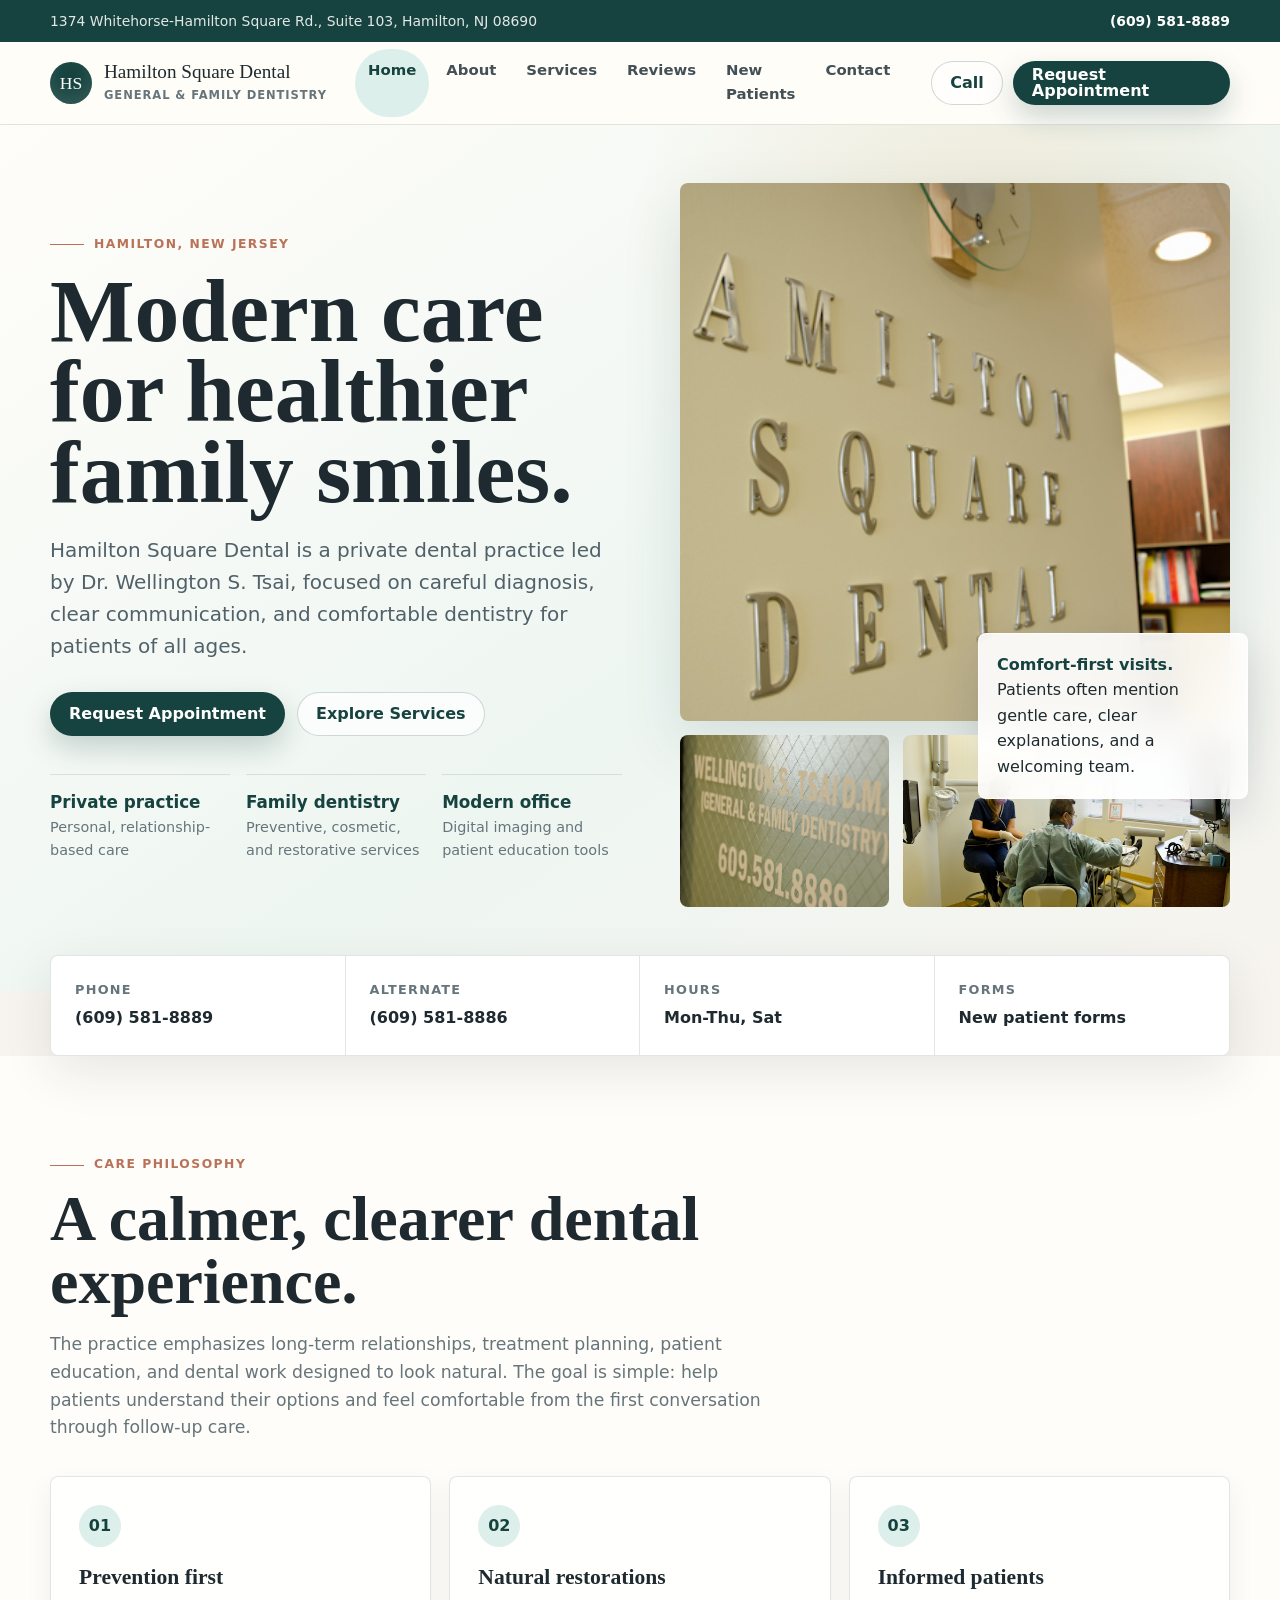
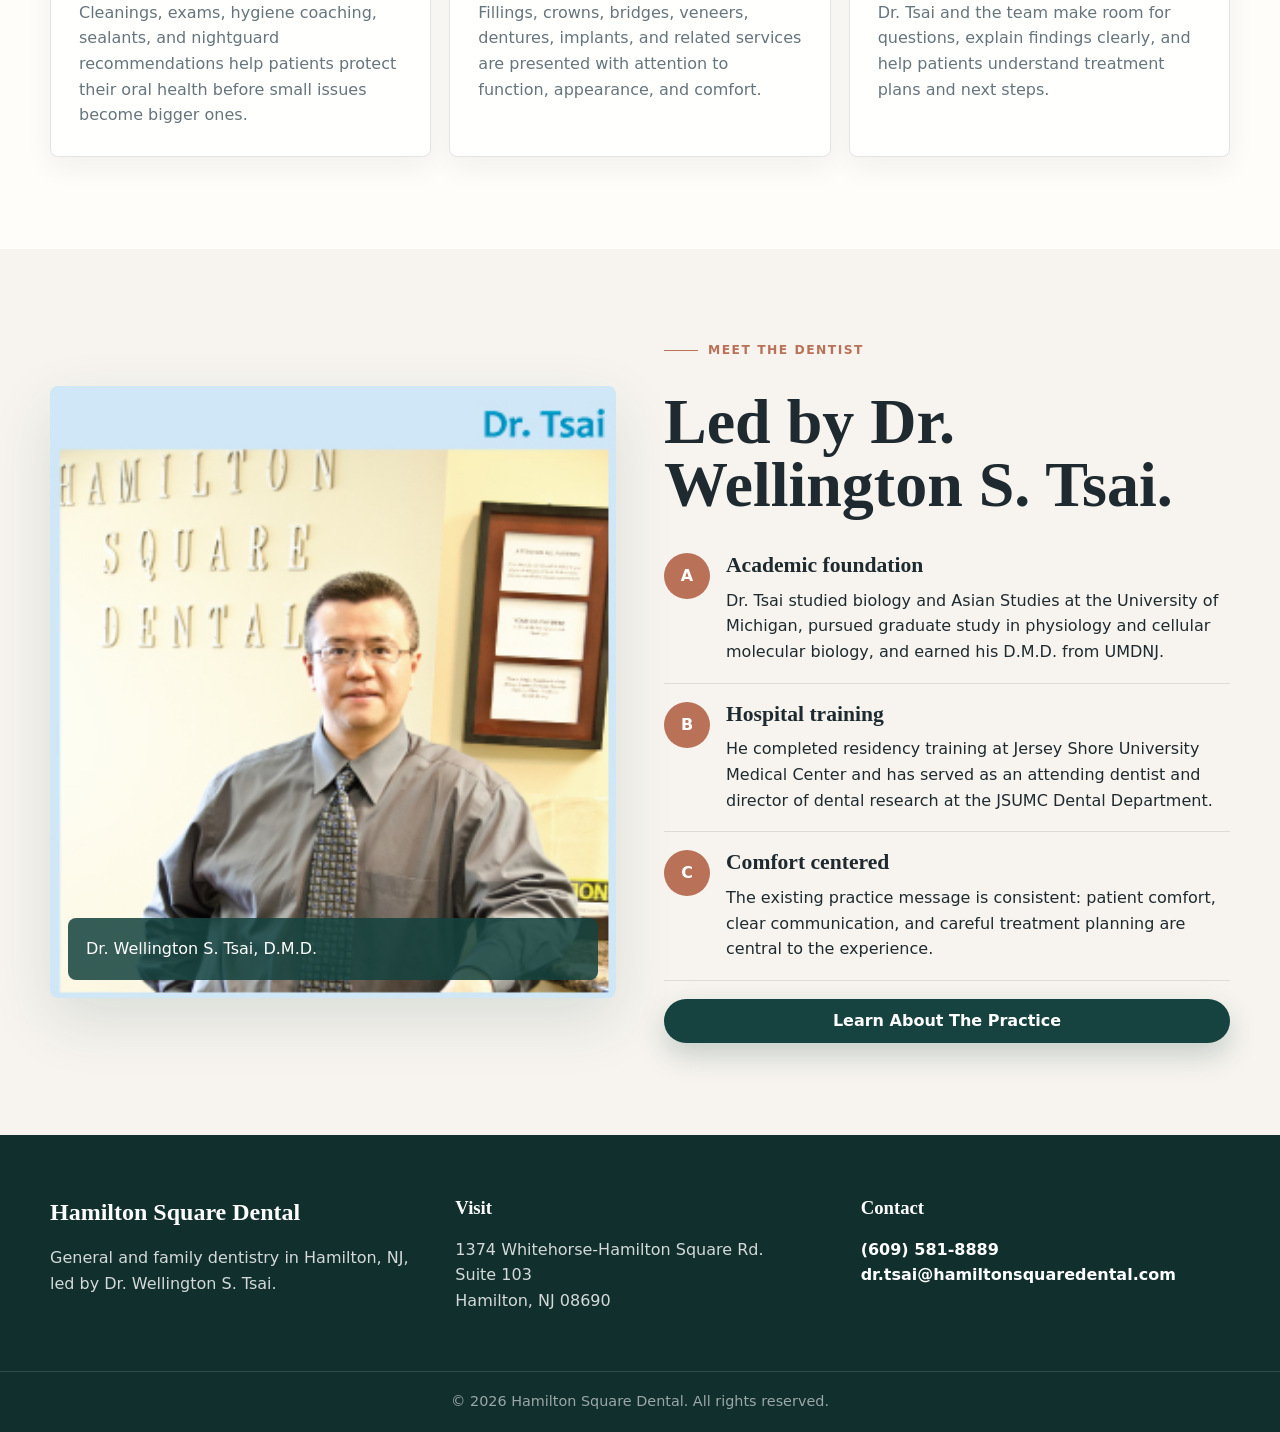
==== index.html @ e94f9162 "NEW new website" ====
<!doctype html>
<html lang="en">
  <head>
    <meta charset="utf-8">
    <meta name="viewport" content="width=device-width, initial-scale=1">
    <title>Hamilton Square Dental | Family Dentist in Hamilton, NJ</title>
    <meta name="description" content="A modern redesign concept for Hamilton Square Dental, a private general and family dental practice in Hamilton, New Jersey.">
    <link rel="icon" href="data:,">
    <link rel="stylesheet" href="assets/css/styles.css">
  </head>
  <body data-page="home">
    <div class="site-shell">
      <div class="top-strip">
        <div class="top-strip__inner">
          <span>1374 Whitehorse-Hamilton Square Rd., Suite 103, Hamilton, NJ 08690</span>
          <a href="tel:+16095818889">(609) 581-8889</a>
        </div>
      </div>
      <header class="nav">
        <div class="nav__inner">
          <a class="brand" href="index.html" aria-label="Hamilton Square Dental home">
            <span class="brand__mark">HS</span>
            <span><span class="brand__name">Hamilton Square Dental</span><span class="brand__sub">General & Family Dentistry</span></span>
          </a>
          <nav class="nav__links" aria-label="Primary navigation">
            <a href="index.html" data-nav="home">Home</a>
            <a href="about.html" data-nav="about">About</a>
            <a href="services.html" data-nav="services">Services</a>
            <a href="reviews.html" data-nav="reviews">Reviews</a>
            <a href="new-patients.html" data-nav="new-patients">New Patients</a>
            <a href="contact.html" data-nav="contact">Contact</a>
          </nav>
          <div class="nav__actions">
            <a class="button button--ghost" href="tel:+16095818889">Call</a>
            <a class="button button--primary" href="contact.html#appointment">Request Appointment</a>
            <button class="menu-toggle" type="button" aria-label="Open menu" aria-expanded="false" data-menu-toggle><span></span><span></span><span></span></button>
          </div>
        </div>
      </header>

      <main>
        <section class="hero">
          <div class="hero__inner">
            <div class="hero__content reveal">
              <span class="eyebrow">Hamilton, New Jersey</span>
              <h1>Modern care for healthier family smiles.</h1>
              <p class="hero__lead">Hamilton Square Dental is a private dental practice led by Dr. Wellington S. Tsai, focused on careful diagnosis, clear communication, and comfortable dentistry for patients of all ages.</p>
              <div class="hero__actions">
                <a class="button button--primary" href="contact.html#appointment">Request Appointment</a>
                <a class="button button--ghost" href="services.html">Explore Services</a>
              </div>
              <div class="hero__stats" aria-label="Practice highlights">
                <div class="stat"><strong>Private practice</strong><span>Personal, relationship-based care</span></div>
                <div class="stat"><strong>Family dentistry</strong><span>Preventive, cosmetic, and restorative services</span></div>
                <div class="stat"><strong>Modern office</strong><span>Digital imaging and patient education tools</span></div>
              </div>
            </div>
            <div class="hero__media reveal">
              <div class="photo-stack">
                <img class="photo-stack__main" src="assets/images/office_h1.jpg" alt="Hamilton Square Dental office wall sign">
                <div class="photo-stack__pair">
                  <img src="assets/images/office_h5.jpg" alt="Dr. Wellington S. Tsai practice door lettering">
                  <img src="assets/images/office_h8.jpg" alt="A treatment room at Hamilton Square Dental">
                </div>
              </div>
              <div class="floating-note"><b>Comfort-first visits.</b><br>Patients often mention gentle care, clear explanations, and a welcoming team.</div>
            </div>
          </div>
        </section>

        <section class="quick-bar" aria-label="Quick practice information">
          <div class="quick-bar__inner">
            <div class="quick-item"><span>Phone</span><b><a href="tel:+16095818889">(609) 581-8889</a></b></div>
            <div class="quick-item"><span>Alternate</span><b><a href="tel:+16095818886">(609) 581-8886</a></b></div>
            <div class="quick-item"><span>Hours</span><b>Mon-Thu, Sat</b></div>
            <div class="quick-item"><span>Forms</span><b><a href="new-patients.html#forms">New patient forms</a></b></div>
          </div>
        </section>

        <section class="section section--soft">
          <div class="section__inner">
            <span class="eyebrow">Care Philosophy</span>
            <h2 class="section-title">A calmer, clearer dental experience.</h2>
            <p class="section-copy">The practice emphasizes long-term relationships, treatment planning, patient education, and dental work designed to look natural. The goal is simple: help patients understand their options and feel comfortable from the first conversation through follow-up care.</p>
            <div class="cards">
              <article class="card reveal">
                <span class="card__icon">01</span>
                <h3>Prevention first</h3>
                <p>Cleanings, exams, hygiene coaching, sealants, and nightguard recommendations help patients protect their oral health before small issues become bigger ones.</p>
              </article>
              <article class="card reveal">
                <span class="card__icon">02</span>
                <h3>Natural restorations</h3>
                <p>Fillings, crowns, bridges, veneers, dentures, implants, and related services are presented with attention to function, appearance, and comfort.</p>
              </article>
              <article class="card reveal">
                <span class="card__icon">03</span>
                <h3>Informed patients</h3>
                <p>Dr. Tsai and the team make room for questions, explain findings clearly, and help patients understand treatment plans and next steps.</p>
              </article>
            </div>
          </div>
        </section>

        <section class="section">
          <div class="section__inner grid-2">
            <div class="image-panel reveal">
              <img src="assets/images/theteamdr.jpg" alt="Dr. Wellington S. Tsai">
              <div class="image-panel__caption">Dr. Wellington S. Tsai, D.M.D.</div>
            </div>
            <div class="feature-list reveal">
              <span class="eyebrow">Meet The Dentist</span>
              <h2 class="section-title">Led by Dr. Wellington S. Tsai.</h2>
              <div class="feature-list__item">
                <span class="feature-list__number">A</span>
                <div><h3>Academic foundation</h3><p>Dr. Tsai studied biology and Asian Studies at the University of Michigan, pursued graduate study in physiology and cellular molecular biology, and earned his D.M.D. from UMDNJ.</p></div>
              </div>
              <div class="feature-list__item">
                <span class="feature-list__number">B</span>
                <div><h3>Hospital training</h3><p>He completed residency training at Jersey Shore University Medical Center and has served as an attending dentist and director of dental research at the JSUMC Dental Department.</p></div>
              </div>
              <div class="feature-list__item">
                <span class="feature-list__number">C</span>
                <div><h3>Comfort centered</h3><p>The existing practice message is consistent: patient comfort, clear communication, and careful treatment planning are central to the experience.</p></div>
              </div>
              <a class="button button--primary" href="about.html">Learn About The Practice</a>
            </div>
          </div>
        </section>
      </main>

      <footer class="footer">
        <div class="footer__inner">
          <div><h2>Hamilton Square Dental</h2><p>General and family dentistry in Hamilton, NJ, led by Dr. Wellington S. Tsai.</p></div>
          <div><h3>Visit</h3><p>1374 Whitehorse-Hamilton Square Rd.<br>Suite 103<br>Hamilton, NJ 08690</p></div>
          <div><h3>Contact</h3><p><a href="tel:+16095818889">(609) 581-8889</a><br><a href="mailto:dr.tsai@hamiltonsquaredental.com">dr.tsai@hamiltonsquaredental.com</a></p></div>
        </div>
        <div class="footer__bottom">&copy; 2026 Hamilton Square Dental. All rights reserved.</div>
      </footer>
      <div class="sticky-mobile-cta"><a class="button button--light" href="tel:+16095818889">Call</a><a class="button button--primary" href="contact.html#appointment">Appointment</a></div>
    </div>
    <script src="assets/js/main.js"></script>
  </body>
</html>
---- assets/css/styles.css ----
:root {
  --ink: #1e2a2f;
  --muted: #66757b;
  --soft: #f7f4ef;
  --paper: #fffdf9;
  --pine: #16433f;
  --pine-2: #23645d;
  --aqua: #dcefeb;
  --clay: #b97258;
  --gold: #d6ad67;
  --line: rgba(30, 42, 47, 0.12);
  --shadow: 0 22px 60px rgba(22, 67, 63, 0.13);
  --radius: 8px;
  --max: 1180px;
}

* {
  box-sizing: border-box;
}

html {
  scroll-behavior: smooth;
}

body {
  margin: 0;
  color: var(--ink);
  background: var(--soft);
  font-family: Inter, ui-sans-serif, system-ui, -apple-system, BlinkMacSystemFont, "Segoe UI", sans-serif;
  line-height: 1.6;
  text-rendering: optimizeLegibility;
}

body.menu-open {
  overflow: hidden;
}

img {
  display: block;
  max-width: 100%;
}

a {
  color: inherit;
  text-decoration: none;
}

p {
  margin: 0;
}

.site-shell {
  min-height: 100vh;
  overflow: hidden;
}

.top-strip {
  background: var(--pine);
  color: rgba(255, 255, 255, 0.88);
  font-size: 0.87rem;
}

.top-strip__inner,
.nav__inner,
.section__inner,
.footer__inner {
  width: min(var(--max), calc(100% - 40px));
  margin: 0 auto;
}

.top-strip__inner {
  min-height: 42px;
  display: flex;
  align-items: center;
  justify-content: space-between;
  gap: 20px;
}

.top-strip a {
  font-weight: 700;
  color: #ffffff;
}

.nav {
  position: sticky;
  top: 0;
  z-index: 50;
  background: rgba(255, 253, 249, 0.92);
  border-bottom: 1px solid var(--line);
  backdrop-filter: blur(18px);
}

.nav__inner {
  min-height: 82px;
  display: grid;
  grid-template-columns: auto 1fr auto;
  align-items: center;
  gap: 28px;
}

.brand {
  display: inline-flex;
  align-items: center;
  gap: 12px;
  min-width: 220px;
}

.brand__mark {
  width: 42px;
  height: 42px;
  display: grid;
  place-items: center;
  color: #ffffff;
  background: var(--pine);
  border-radius: 50%;
  font-family: Georgia, serif;
  font-size: 1.1rem;
  letter-spacing: 0;
  box-shadow: inset 0 -8px 18px rgba(255, 255, 255, 0.12);
}

.brand__name {
  display: block;
  font-family: Georgia, "Times New Roman", serif;
  font-size: 1.2rem;
  line-height: 1.05;
  letter-spacing: 0;
}

.brand__sub {
  color: var(--muted);
  display: block;
  font-size: 0.72rem;
  font-weight: 700;
  text-transform: uppercase;
  letter-spacing: 0.08em;
  margin-top: 4px;
}

.nav__links {
  display: flex;
  justify-content: center;
  gap: 4px;
}

.nav__links a {
  border-radius: 999px;
  color: #435055;
  font-size: 0.93rem;
  font-weight: 700;
  padding: 10px 13px;
  transition: background 180ms ease, color 180ms ease;
}

.nav__links a:hover,
.nav__links a.is-active {
  background: var(--aqua);
  color: var(--pine);
}

.nav__actions {
  display: flex;
  align-items: center;
  gap: 10px;
}

.menu-toggle {
  display: none;
  width: 44px;
  height: 44px;
  border: 1px solid var(--line);
  border-radius: 999px;
  background: #ffffff;
  color: var(--pine);
}

.menu-toggle span {
  display: block;
  width: 18px;
  height: 2px;
  margin: 4px auto;
  background: currentColor;
  transition: transform 180ms ease, opacity 180ms ease;
}

.menu-open .menu-toggle span:nth-child(1) {
  transform: translateY(6px) rotate(45deg);
}

.menu-open .menu-toggle span:nth-child(2) {
  opacity: 0;
}

.menu-open .menu-toggle span:nth-child(3) {
  transform: translateY(-6px) rotate(-45deg);
}

.button {
  display: inline-flex;
  align-items: center;
  justify-content: center;
  gap: 9px;
  min-height: 44px;
  border: 1px solid transparent;
  border-radius: 999px;
  padding: 0 18px;
  font-weight: 800;
  line-height: 1;
  cursor: pointer;
  transition: transform 180ms ease, box-shadow 180ms ease, background 180ms ease, color 180ms ease;
}

.button:hover {
  transform: translateY(-1px);
}

.button--primary {
  background: var(--pine);
  color: #ffffff;
  box-shadow: 0 12px 28px rgba(22, 67, 63, 0.22);
}

.button--primary:hover {
  background: var(--pine-2);
}

.button--ghost {
  color: var(--pine);
  border-color: rgba(22, 67, 63, 0.2);
  background: rgba(255, 255, 255, 0.72);
}

.button--light {
  color: var(--pine);
  background: #ffffff;
}

.section {
  padding: 92px 0;
}

.section--soft {
  background: var(--paper);
}

.section--aqua {
  background: linear-gradient(180deg, #e8f5f1 0%, #f6f3ed 100%);
}

.section--compact {
  padding: 64px 0;
}

.eyebrow {
  color: var(--clay);
  display: inline-flex;
  align-items: center;
  gap: 10px;
  font-size: 0.77rem;
  font-weight: 900;
  letter-spacing: 0.12em;
  text-transform: uppercase;
}

.eyebrow::before {
  content: "";
  width: 34px;
  height: 1px;
  background: currentColor;
}

.section-title {
  max-width: 760px;
  margin: 13px 0 18px;
  font-family: Georgia, "Times New Roman", serif;
  font-size: clamp(2.15rem, 5vw, 4.25rem);
  line-height: 0.98;
  letter-spacing: 0;
}

.section-copy {
  max-width: 720px;
  color: var(--muted);
  font-size: 1.08rem;
}

.hero {
  position: relative;
  padding: 58px 0 84px;
  background:
    radial-gradient(circle at 78% 16%, rgba(214, 173, 103, 0.2), transparent 30%),
    linear-gradient(145deg, #fffdf9 0%, #eef6f2 58%, #f7f4ef 100%);
}

.hero__inner {
  width: min(var(--max), calc(100% - 40px));
  margin: 0 auto;
  display: grid;
  grid-template-columns: minmax(0, 1.02fr) minmax(360px, 0.98fr);
  gap: 58px;
  align-items: center;
}

.hero h1 {
  margin: 16px 0 22px;
  font-family: Georgia, "Times New Roman", serif;
  font-size: clamp(3.15rem, 7vw, 6.4rem);
  line-height: 0.9;
  letter-spacing: 0;
}

.hero__lead {
  max-width: 620px;
  color: #516169;
  font-size: clamp(1.06rem, 2vw, 1.25rem);
}

.hero__actions {
  display: flex;
  flex-wrap: wrap;
  gap: 12px;
  margin-top: 30px;
}

.hero__stats {
  display: grid;
  grid-template-columns: repeat(3, 1fr);
  gap: 16px;
  max-width: 620px;
  margin-top: 38px;
}

.stat {
  border-top: 1px solid var(--line);
  padding-top: 14px;
}

.stat strong {
  display: block;
  color: var(--pine);
  font-size: 1.05rem;
}

.stat span {
  color: var(--muted);
  display: block;
  font-size: 0.9rem;
}

.hero__media {
  position: relative;
}

.photo-stack {
  display: grid;
  gap: 14px;
}

.photo-stack__main,
.photo-stack__pair img,
.image-panel img,
.doctor-card__photo img,
.office-grid img {
  width: 100%;
  object-fit: cover;
}

.photo-stack__main {
  height: clamp(340px, 42vw, 540px);
  border-radius: 8px;
  box-shadow: var(--shadow);
}

.photo-stack__pair {
  display: grid;
  grid-template-columns: 0.78fr 1.22fr;
  gap: 14px;
}

.photo-stack__pair img {
  height: 172px;
  border-radius: 8px;
}

.floating-note {
  position: absolute;
  right: -18px;
  bottom: 108px;
  width: min(270px, 58%);
  border: 1px solid rgba(255, 255, 255, 0.82);
  border-radius: 8px;
  padding: 18px;
  background: rgba(255, 255, 255, 0.9);
  box-shadow: 0 18px 44px rgba(30, 42, 47, 0.15);
  backdrop-filter: blur(16px);
}

.floating-note b {
  color: var(--pine);
}

.quick-bar {
  margin-top: -36px;
  position: relative;
  z-index: 2;
}

.quick-bar__inner {
  width: min(var(--max), calc(100% - 40px));
  margin: 0 auto;
  display: grid;
  grid-template-columns: repeat(4, 1fr);
  overflow: hidden;
  border: 1px solid var(--line);
  border-radius: 8px;
  background: #ffffff;
  box-shadow: 0 16px 50px rgba(30, 42, 47, 0.1);
}

.quick-item {
  padding: 24px;
  border-right: 1px solid var(--line);
}

.quick-item:last-child {
  border-right: 0;
}

.quick-item span {
  display: block;
  color: var(--muted);
  font-size: 0.8rem;
  font-weight: 800;
  letter-spacing: 0.1em;
  text-transform: uppercase;
}

.quick-item b {
  display: block;
  margin-top: 5px;
  color: var(--ink);
  font-size: 1rem;
}

.grid-2 {
  display: grid;
  grid-template-columns: repeat(2, minmax(0, 1fr));
  gap: 48px;
  align-items: center;
}

.grid-3 {
  display: grid;
  grid-template-columns: repeat(3, minmax(0, 1fr));
  gap: 18px;
}

.cards {
  display: grid;
  grid-template-columns: repeat(3, minmax(0, 1fr));
  gap: 18px;
  margin-top: 34px;
}

.card {
  border: 1px solid var(--line);
  border-radius: var(--radius);
  padding: 28px;
  background: rgba(255, 255, 255, 0.78);
  box-shadow: 0 10px 28px rgba(30, 42, 47, 0.06);
}

.card__icon {
  width: 42px;
  height: 42px;
  display: grid;
  place-items: center;
  margin-bottom: 18px;
  color: var(--pine);
  background: var(--aqua);
  border-radius: 50%;
  font-weight: 900;
}

.card h3,
.feature-list h3,
.review-card h3,
.doctor-card h3,
.service-card h3,
.visit-step h3 {
  margin: 0 0 10px;
  font-family: Georgia, "Times New Roman", serif;
  font-size: 1.35rem;
  letter-spacing: 0;
  line-height: 1.15;
}

.card p,
.service-card p,
.review-card p,
.visit-step p,
.doctor-card p {
  color: var(--muted);
}

.image-panel {
  position: relative;
}

.image-panel img {
  min-height: 420px;
  border-radius: 8px;
  box-shadow: var(--shadow);
}

.image-panel__caption {
  position: absolute;
  left: 18px;
  bottom: 18px;
  right: 18px;
  padding: 18px;
  border-radius: 8px;
  color: #ffffff;
  background: rgba(22, 67, 63, 0.86);
}

.feature-list {
  display: grid;
  gap: 18px;
}

.feature-list__item {
  display: grid;
  grid-template-columns: 46px 1fr;
  gap: 16px;
  align-items: start;
  padding-bottom: 18px;
  border-bottom: 1px solid var(--line);
}

.feature-list__item:last-child {
  border-bottom: 0;
}

.feature-list__number {
  width: 46px;
  height: 46px;
  display: grid;
  place-items: center;
  border-radius: 50%;
  color: #ffffff;
  background: var(--clay);
  font-weight: 900;
}

.page-hero {
  padding: 78px 0 70px;
  background:
    linear-gradient(120deg, rgba(22, 67, 63, 0.94), rgba(35, 100, 93, 0.82)),
    url("../images/office_h1.jpg") center / cover;
  color: #ffffff;
}

.page-hero .section-copy,
.page-hero .eyebrow {
  color: rgba(255, 255, 255, 0.84);
}

.page-hero .section-title {
  max-width: 880px;
}

.doctor-card {
  display: grid;
  grid-template-columns: 320px 1fr;
  gap: 34px;
  padding: 28px;
  border: 1px solid var(--line);
  border-radius: 8px;
  background: #ffffff;
  box-shadow: var(--shadow);
}

.doctor-card__photo img {
  height: 360px;
  border-radius: 8px;
  object-position: center top;
}

.bio-list {
  display: grid;
  gap: 12px;
  margin: 24px 0 0;
  padding: 0;
  list-style: none;
}

.bio-list li {
  padding-left: 24px;
  position: relative;
  color: var(--muted);
}

.bio-list li::before {
  content: "";
  position: absolute;
  left: 0;
  top: 0.65em;
  width: 8px;
  height: 8px;
  border-radius: 50%;
  background: var(--gold);
}

.service-filter {
  display: flex;
  flex-wrap: wrap;
  gap: 10px;
  margin-top: 30px;
}

.filter-button {
  min-height: 40px;
  border: 1px solid var(--line);
  border-radius: 999px;
  padding: 0 16px;
  background: #ffffff;
  color: var(--pine);
  font-weight: 800;
  cursor: pointer;
}

.filter-button.is-active {
  background: var(--pine);
  color: #ffffff;
}

.service-grid {
  display: grid;
  grid-template-columns: repeat(3, minmax(0, 1fr));
  gap: 18px;
  margin-top: 34px;
}

.service-card {
  min-height: 250px;
  display: flex;
  flex-direction: column;
  border: 1px solid var(--line);
  border-radius: 8px;
  padding: 26px;
  background: #ffffff;
  box-shadow: 0 10px 32px rgba(30, 42, 47, 0.06);
}

.service-card__tag {
  width: fit-content;
  margin-top: auto;
  padding-top: 22px;
  color: var(--clay);
  font-size: 0.77rem;
  font-weight: 900;
  letter-spacing: 0.1em;
  text-transform: uppercase;
}

.tech-strip {
  display: grid;
  grid-template-columns: 0.9fr 1.1fr;
  gap: 36px;
  align-items: start;
}

.tech-gallery {
  display: grid;
  grid-template-columns: repeat(3, 1fr);
  gap: 12px;
}

.tech-gallery img {
  width: 100%;
  aspect-ratio: 1;
  border-radius: 8px;
  object-fit: cover;
  background: #ffffff;
}

.reviews-grid {
  display: grid;
  grid-template-columns: repeat(3, minmax(0, 1fr));
  gap: 18px;
  margin-top: 34px;
}

.review-card {
  display: flex;
  flex-direction: column;
  gap: 18px;
  min-height: 300px;
  border: 1px solid var(--line);
  border-radius: 8px;
  padding: 28px;
  background: #ffffff;
  box-shadow: 0 10px 32px rgba(30, 42, 47, 0.06);
}

.review-stars {
  color: var(--gold);
  letter-spacing: 0.1em;
}

.review-card cite {
  margin-top: auto;
  color: var(--pine);
  font-style: normal;
  font-weight: 900;
}

.quote-band {
  color: #ffffff;
  background: var(--pine);
}

.quote-band__inner {
  width: min(960px, calc(100% - 40px));
  margin: 0 auto;
  text-align: center;
}

.quote-band blockquote {
  margin: 0;
  font-family: Georgia, "Times New Roman", serif;
  font-size: clamp(2rem, 4vw, 3.6rem);
  line-height: 1.05;
}

.quote-band p {
  margin-top: 22px;
  color: rgba(255, 255, 255, 0.76);
}

.visit-flow {
  display: grid;
  grid-template-columns: repeat(3, 1fr);
  gap: 18px;
  margin-top: 34px;
}

.visit-step {
  border: 1px solid var(--line);
  border-radius: 8px;
  padding: 28px;
  background: #ffffff;
}

.visit-step__num {
  display: block;
  color: var(--clay);
  font-size: 0.8rem;
  font-weight: 900;
  letter-spacing: 0.1em;
  text-transform: uppercase;
  margin-bottom: 18px;
}

.office-grid {
  display: grid;
  grid-template-columns: 1.2fr 0.8fr;
  gap: 14px;
}

.office-grid img {
  height: 250px;
  border-radius: 8px;
}

.office-grid img:first-child {
  grid-row: span 2;
  height: 514px;
}

.contact-layout {
  display: grid;
  grid-template-columns: 0.82fr 1.18fr;
  gap: 40px;
  align-items: start;
}

.contact-panel,
.form-panel {
  border: 1px solid var(--line);
  border-radius: 8px;
  background: #ffffff;
  box-shadow: 0 10px 32px rgba(30, 42, 47, 0.06);
}

.contact-panel {
  padding: 30px;
}

.contact-list {
  display: grid;
  gap: 22px;
  margin-top: 24px;
}

.contact-list span,
.hours span {
  color: var(--muted);
  display: block;
  font-size: 0.78rem;
  font-weight: 900;
  letter-spacing: 0.1em;
  text-transform: uppercase;
}

.contact-list a,
.contact-list b {
  color: var(--ink);
  display: inline-block;
  margin-top: 4px;
  font-weight: 800;
}

.hours {
  width: 100%;
  margin-top: 26px;
  border-collapse: collapse;
}

.hours th,
.hours td {
  padding: 11px 0;
  border-bottom: 1px solid var(--line);
  text-align: left;
}

.hours th {
  color: var(--ink);
  font-weight: 800;
}

.hours td {
  color: var(--muted);
}

.form-panel {
  padding: 30px;
}

.form-grid {
  display: grid;
  grid-template-columns: repeat(2, 1fr);
  gap: 16px;
  margin-top: 24px;
}

.field {
  display: grid;
  gap: 8px;
}

.field--full {
  grid-column: 1 / -1;
}

.field label {
  color: var(--ink);
  font-weight: 800;
}

.field input,
.field textarea,
.field select {
  width: 100%;
  min-height: 48px;
  border: 1px solid var(--line);
  border-radius: 8px;
  padding: 12px 14px;
  color: var(--ink);
  background: #fffdf9;
  font: inherit;
}

.field textarea {
  min-height: 132px;
  resize: vertical;
}

.form-status {
  min-height: 24px;
  color: var(--pine);
  font-weight: 800;
}

.map-frame {
  width: 100%;
  min-height: 360px;
  border: 1px solid var(--line);
  border-radius: 8px;
}

.faq-list {
  display: grid;
  gap: 12px;
  margin-top: 32px;
}

.faq-item {
  border: 1px solid var(--line);
  border-radius: 8px;
  background: #ffffff;
  overflow: hidden;
}

.faq-item button {
  width: 100%;
  min-height: 58px;
  display: flex;
  align-items: center;
  justify-content: space-between;
  gap: 20px;
  border: 0;
  padding: 18px 22px;
  background: transparent;
  color: var(--ink);
  text-align: left;
  font: inherit;
  font-weight: 900;
  cursor: pointer;
}

.faq-item button::after {
  content: "+";
  color: var(--clay);
  font-size: 1.35rem;
}

.faq-item.is-open button::after {
  content: "-";
}

.faq-answer {
  display: none;
  padding: 0 22px 22px;
  color: var(--muted);
}

.faq-item.is-open .faq-answer {
  display: block;
}

.footer {
  color: rgba(255, 255, 255, 0.82);
  background: #102f2d;
}

.footer__inner {
  display: grid;
  grid-template-columns: 1fr 1fr 1fr;
  gap: 36px;
  padding: 58px 0;
}

.footer h2,
.footer h3 {
  margin: 0 0 14px;
  color: #ffffff;
  font-family: Georgia, "Times New Roman", serif;
  letter-spacing: 0;
}

.footer a {
  color: #ffffff;
  font-weight: 800;
}

.footer__links {
  display: grid;
  gap: 8px;
}

.footer__bottom {
  border-top: 1px solid rgba(255, 255, 255, 0.14);
  padding: 18px 0;
  color: rgba(255, 255, 255, 0.58);
  font-size: 0.9rem;
  text-align: center;
}

.sticky-mobile-cta {
  display: none;
}

.reveal {
  opacity: 0;
  transform: translateY(18px);
  transition: opacity 520ms ease, transform 520ms ease;
}

.reveal.is-visible {
  opacity: 1;
  transform: translateY(0);
}

@media (max-width: 1060px) {
  .nav__inner {
    grid-template-columns: auto auto;
    justify-content: space-between;
  }

  .nav__links {
    position: fixed;
    inset: 124px 18px auto;
    display: none;
    flex-direction: column;
    padding: 16px;
    border: 1px solid var(--line);
    border-radius: 8px;
    background: #ffffff;
    box-shadow: var(--shadow);
  }

  .menu-open .nav__links {
    display: flex;
  }

  .menu-toggle {
    display: block;
  }

  .nav__actions .button--primary {
    display: none;
  }

  .hero__inner,
  .grid-2,
  .tech-strip,
  .contact-layout {
    grid-template-columns: 1fr;
  }

  .hero__inner {
    gap: 38px;
  }

  .quick-bar__inner,
  .cards,
  .service-grid,
  .reviews-grid,
  .visit-flow,
  .footer__inner {
    grid-template-columns: repeat(2, 1fr);
  }

  .doctor-card {
    grid-template-columns: 260px 1fr;
  }
}

@media (max-width: 760px) {
  .top-strip__inner {
    min-height: auto;
    padding: 10px 0;
    flex-direction: column;
    align-items: flex-start;
    gap: 4px;
  }

  .nav__inner {
    min-height: 72px;
  }

  .brand {
    min-width: 0;
  }

  .brand__name {
    font-size: 1.05rem;
  }

  .brand__sub {
    display: none;
  }

  .section {
    padding: 68px 0;
  }

  .hero {
    padding-top: 42px;
  }

  .hero__stats,
  .quick-bar__inner,
  .cards,
  .service-grid,
  .reviews-grid,
  .visit-flow,
  .footer__inner,
  .form-grid {
    grid-template-columns: 1fr;
  }

  .quick-item {
    border-right: 0;
    border-bottom: 1px solid var(--line);
  }

  .quick-item:last-child {
    border-bottom: 0;
  }

  .photo-stack__pair,
  .office-grid {
    grid-template-columns: 1fr;
  }

  .floating-note {
    position: static;
    width: 100%;
    margin-top: 14px;
  }

  .doctor-card {
    grid-template-columns: 1fr;
    padding: 18px;
  }

  .doctor-card__photo img {
    height: auto;
    max-height: 420px;
  }

  .office-grid img,
  .office-grid img:first-child {
    height: 260px;
    grid-row: auto;
  }

  .tech-gallery {
    grid-template-columns: repeat(2, 1fr);
  }

  .sticky-mobile-cta {
    position: fixed;
    z-index: 60;
    left: 14px;
    right: 14px;
    bottom: 14px;
    display: grid;
    grid-template-columns: 1fr 1fr;
    gap: 10px;
  }

  .sticky-mobile-cta .button {
    min-height: 48px;
    padding: 0 12px;
    box-shadow: 0 12px 30px rgba(30, 42, 47, 0.18);
  }

  .footer {
    padding-bottom: 74px;
  }
}

@media (max-width: 430px) {
  .top-strip__inner,
  .nav__inner,
  .section__inner,
  .footer__inner,
  .hero__inner,
  .quick-bar__inner,
  .quote-band__inner {
    width: min(100% - 28px, var(--max));
  }

  .hero h1 {
    font-size: 3rem;
  }

  .section-title {
    font-size: 2.25rem;
  }

  .card,
  .service-card,
  .review-card,
  .visit-step,
  .contact-panel,
  .form-panel {
    padding: 22px;
  }
}
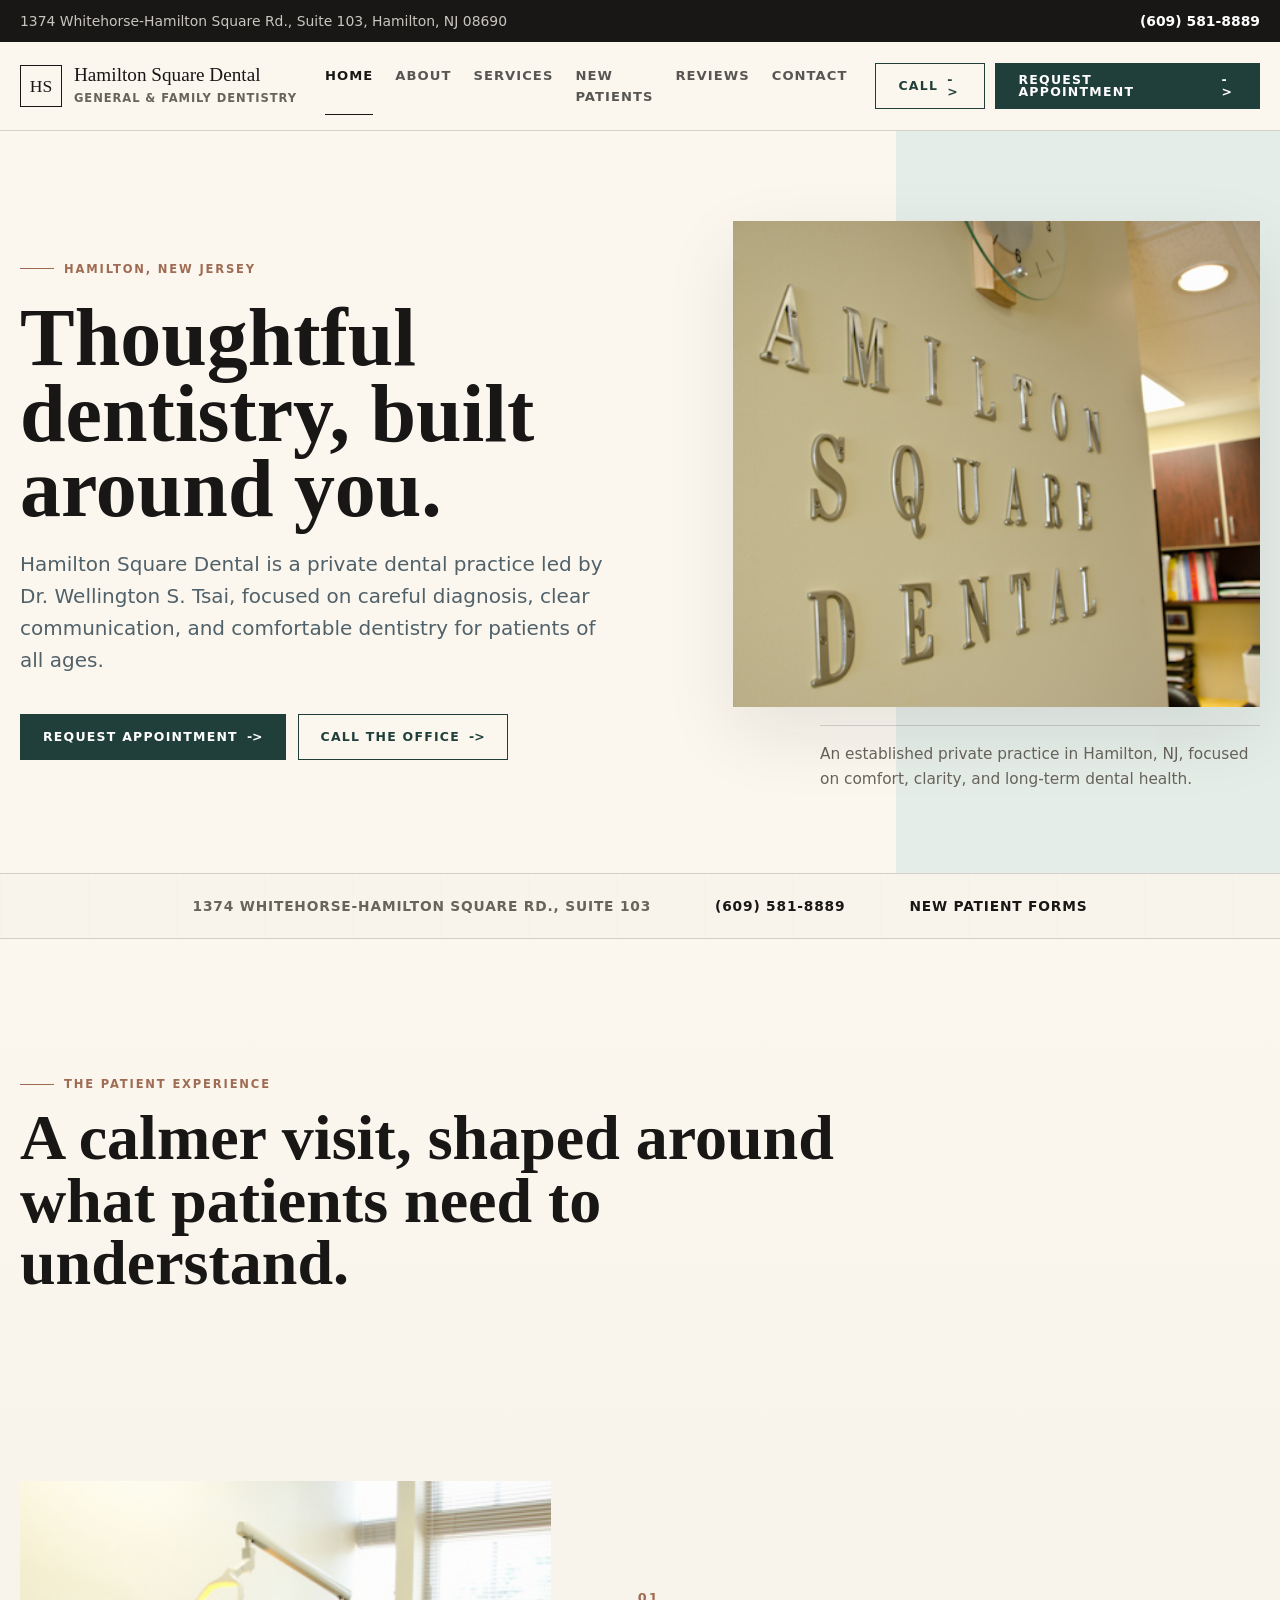
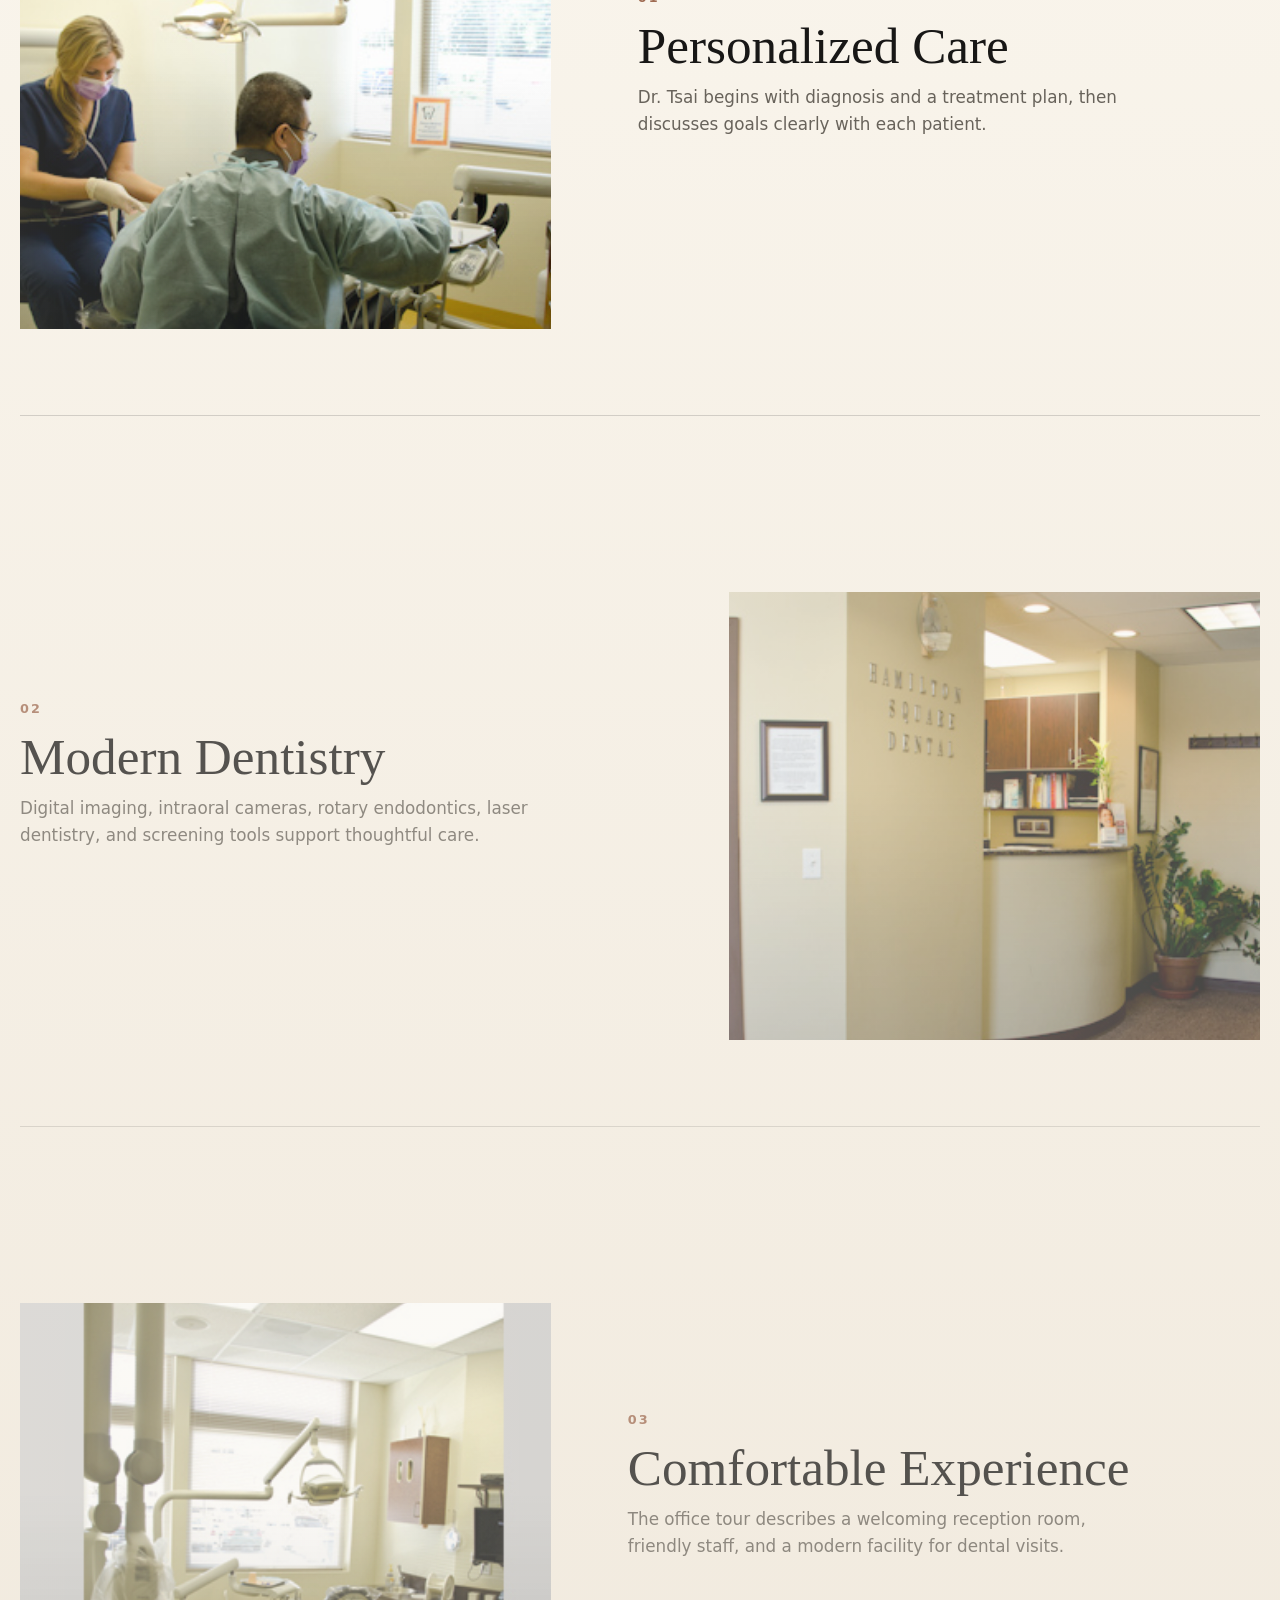
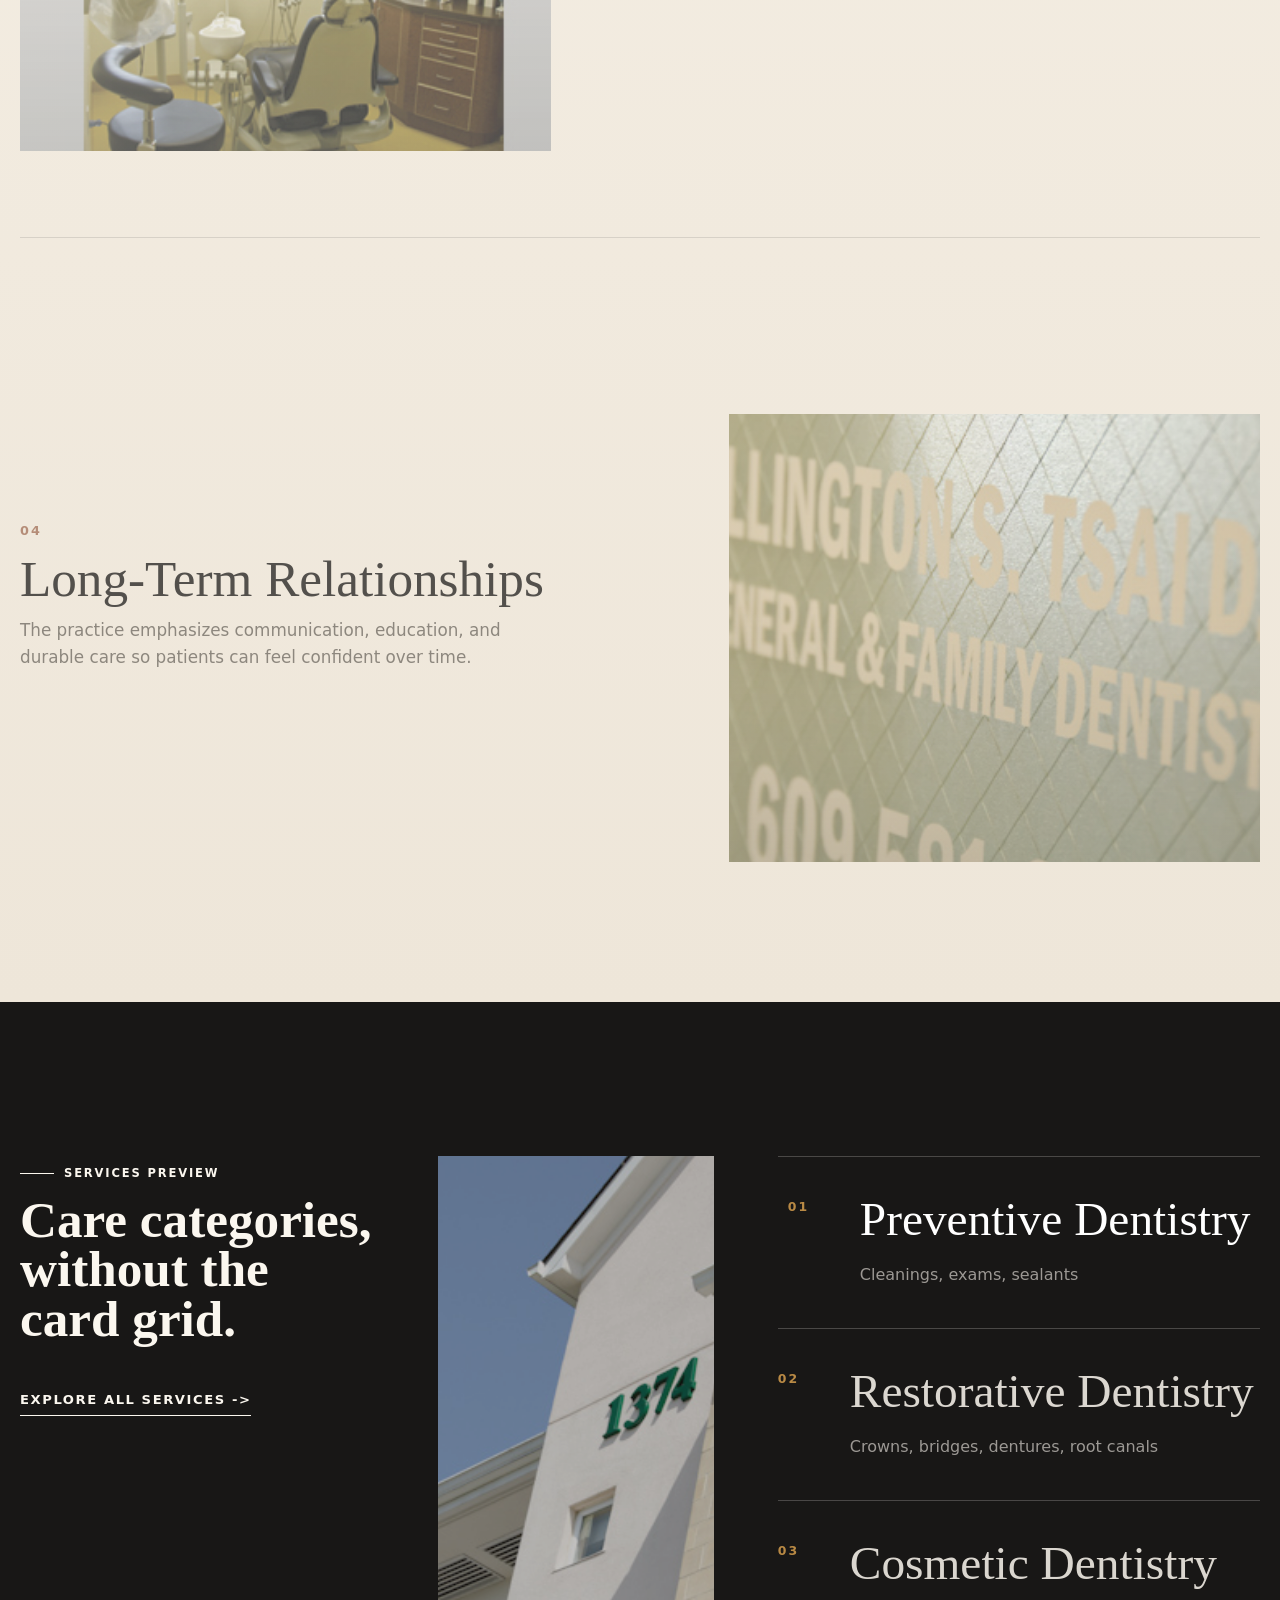
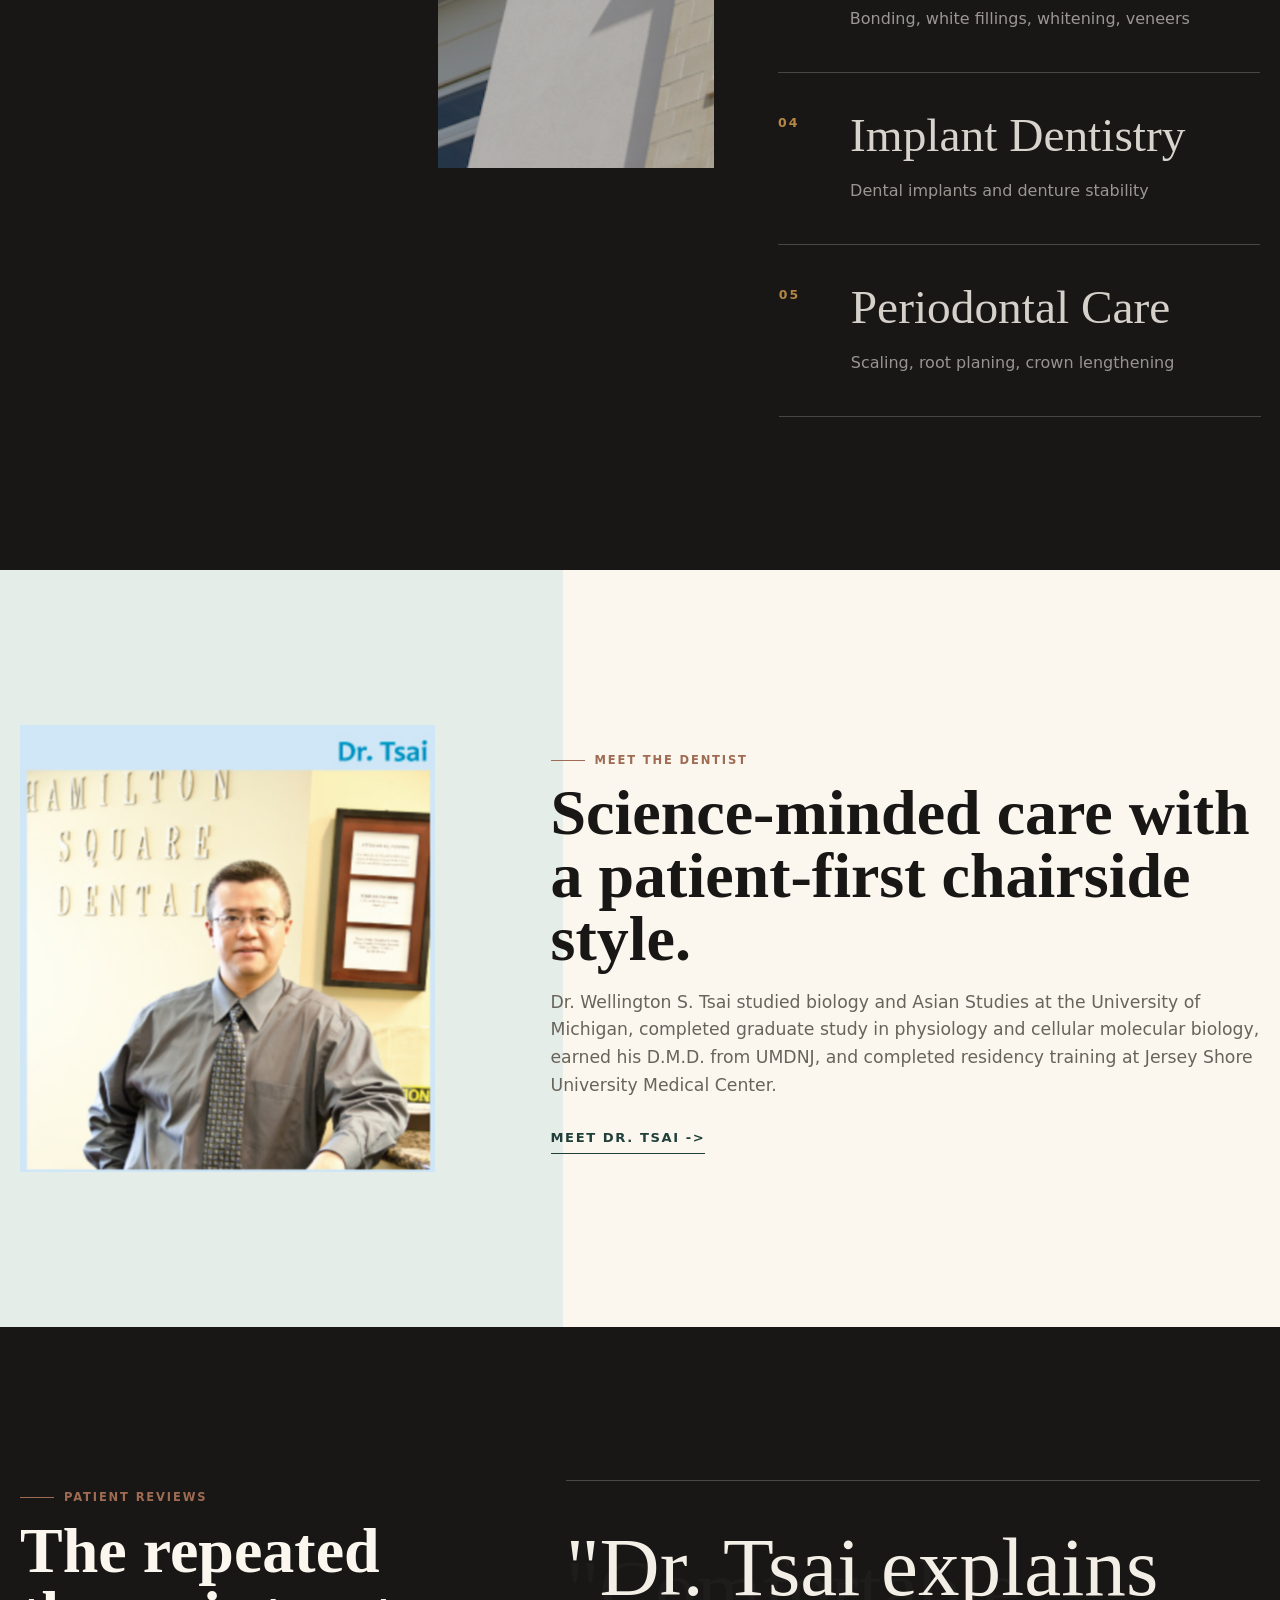
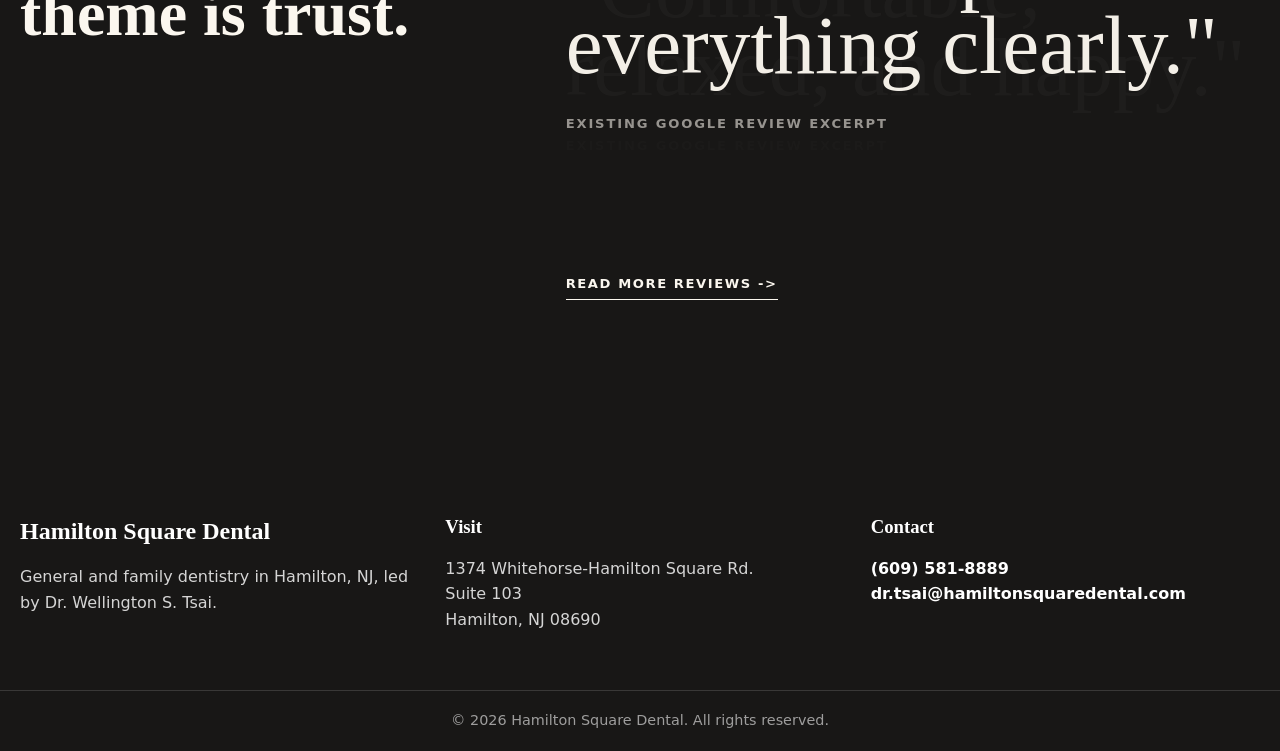
==== commit 29da8d4f: "update new transitions new images" ====
--- a/index.html
+++ b/index.html
@@ -26,8 +26,8 @@
             <a href="index.html" data-nav="home">Home</a>
             <a href="about.html" data-nav="about">About</a>
             <a href="services.html" data-nav="services">Services</a>
+            <a href="new-patients.html" data-nav="new-patients">New Patients</a>
             <a href="reviews.html" data-nav="reviews">Reviews</a>
-            <a href="new-patients.html" data-nav="new-patients">New Patients</a>
             <a href="contact.html" data-nav="contact">Contact</a>
           </nav>
           <div class="nav__actions">
@@ -43,87 +43,133 @@
           <div class="hero__inner">
             <div class="hero__content reveal">
               <span class="eyebrow">Hamilton, New Jersey</span>
-              <h1>Modern care for healthier family smiles.</h1>
+              <h1>Thoughtful dentistry, built around you.</h1>
               <p class="hero__lead">Hamilton Square Dental is a private dental practice led by Dr. Wellington S. Tsai, focused on careful diagnosis, clear communication, and comfortable dentistry for patients of all ages.</p>
               <div class="hero__actions">
                 <a class="button button--primary" href="contact.html#appointment">Request Appointment</a>
-                <a class="button button--ghost" href="services.html">Explore Services</a>
-              </div>
-              <div class="hero__stats" aria-label="Practice highlights">
-                <div class="stat"><strong>Private practice</strong><span>Personal, relationship-based care</span></div>
-                <div class="stat"><strong>Family dentistry</strong><span>Preventive, cosmetic, and restorative services</span></div>
-                <div class="stat"><strong>Modern office</strong><span>Digital imaging and patient education tools</span></div>
+                <a class="button button--ghost" href="tel:+16095818889">Call the Office</a>
               </div>
             </div>
-            <div class="hero__media reveal">
-              <div class="photo-stack">
-                <img class="photo-stack__main" src="assets/images/office_h1.jpg" alt="Hamilton Square Dental office wall sign">
-                <div class="photo-stack__pair">
-                  <img src="assets/images/office_h5.jpg" alt="Dr. Wellington S. Tsai practice door lettering">
-                  <img src="assets/images/office_h8.jpg" alt="A treatment room at Hamilton Square Dental">
-                </div>
-              </div>
-              <div class="floating-note"><b>Comfort-first visits.</b><br>Patients often mention gentle care, clear explanations, and a welcoming team.</div>
+            <div class="hero__media hero__media--single reveal">
+              <img class="hero-photo" src="assets/images/office_h1.jpg" alt="Hamilton Square Dental office wall sign" data-hero-parallax>
+              <p class="hero-caption">An established private practice in Hamilton, NJ, focused on comfort, clarity, and long-term dental health.</p>
             </div>
           </div>
         </section>
 
-        <section class="quick-bar" aria-label="Quick practice information">
-          <div class="quick-bar__inner">
-            <div class="quick-item"><span>Phone</span><b><a href="tel:+16095818889">(609) 581-8889</a></b></div>
-            <div class="quick-item"><span>Alternate</span><b><a href="tel:+16095818886">(609) 581-8886</a></b></div>
-            <div class="quick-item"><span>Hours</span><b>Mon-Thu, Sat</b></div>
-            <div class="quick-item"><span>Forms</span><b><a href="new-patients.html#forms">New patient forms</a></b></div>
+        <section class="home-facts" aria-label="Quick practice information">
+          <div class="home-facts__inner">
+            <span>1374 Whitehorse-Hamilton Square Rd., Suite 103</span>
+            <a href="tel:+16095818889">(609) 581-8889</a>
+            <a href="new-patients.html#forms">New patient forms</a>
           </div>
         </section>
 
-        <section class="section section--soft">
-          <div class="section__inner">
-            <span class="eyebrow">Care Philosophy</span>
-            <h2 class="section-title">A calmer, clearer dental experience.</h2>
-            <p class="section-copy">The practice emphasizes long-term relationships, treatment planning, patient education, and dental work designed to look natural. The goal is simple: help patients understand their options and feel comfortable from the first conversation through follow-up care.</p>
-            <div class="cards">
-              <article class="card reveal">
-                <span class="card__icon">01</span>
-                <h3>Prevention first</h3>
-                <p>Cleanings, exams, hygiene coaching, sealants, and nightguard recommendations help patients protect their oral health before small issues become bigger ones.</p>
+        <section class="home-story" data-story>
+          <div class="section__inner home-story__inner">
+            <div class="home-story__content">
+              <span class="eyebrow">The Patient Experience</span>
+              <h2 class="section-title">A calmer visit, shaped around what patients need to understand.</h2>
+            </div>
+            <div class="story-steps">
+              <article class="story-step is-active" data-story-step>
+                <div class="story-step__media" data-story-panel>
+                  <img src="assets/images/office_h8.jpg" alt="Hamilton Square Dental treatment room">
+                </div>
+                <div class="story-step__copy">
+                  <span>01</span>
+                  <h3>Personalized Care</h3>
+                  <p>Dr. Tsai begins with diagnosis and a treatment plan, then discusses goals clearly with each patient.</p>
+                </div>
               </article>
-              <article class="card reveal">
-                <span class="card__icon">02</span>
-                <h3>Natural restorations</h3>
-                <p>Fillings, crowns, bridges, veneers, dentures, implants, and related services are presented with attention to function, appearance, and comfort.</p>
+              <article class="story-step" data-story-step>
+                <div class="story-step__media" data-story-panel>
+                  <img src="assets/images/office_h2.jpg" alt="Hamilton Square Dental reception area">
+                </div>
+                <div class="story-step__copy">
+                  <span>02</span>
+                  <h3>Modern Dentistry</h3>
+                  <p>Digital imaging, intraoral cameras, rotary endodontics, laser dentistry, and screening tools support thoughtful care.</p>
+                </div>
               </article>
-              <article class="card reveal">
-                <span class="card__icon">03</span>
-                <h3>Informed patients</h3>
-                <p>Dr. Tsai and the team make room for questions, explain findings clearly, and help patients understand treatment plans and next steps.</p>
+              <article class="story-step" data-story-step>
+                <div class="story-step__media" data-story-panel>
+                  <img src="assets/images/office_h10.jpg" alt="Comfortable seating at Hamilton Square Dental">
+                </div>
+                <div class="story-step__copy">
+                  <span>03</span>
+                  <h3>Comfortable Experience</h3>
+                  <p>The office tour describes a welcoming reception room, friendly staff, and a modern facility for dental visits.</p>
+                </div>
+              </article>
+              <article class="story-step" data-story-step>
+                <div class="story-step__media" data-story-panel>
+                  <img src="assets/images/office_h5.jpg" alt="Hamilton Square Dental clinical workspace">
+                </div>
+                <div class="story-step__copy">
+                  <span>04</span>
+                  <h3>Long-Term Relationships</h3>
+                  <p>The practice emphasizes communication, education, and durable care so patients can feel confident over time.</p>
+                </div>
               </article>
             </div>
           </div>
         </section>
 
-        <section class="section">
-          <div class="section__inner grid-2">
-            <div class="image-panel reveal">
+        <section class="home-services-showcase" data-service-preview>
+          <div class="section__inner home-services-showcase__inner">
+            <div class="home-services-showcase__intro">
+              <span class="eyebrow">Services Preview</span>
+              <h2 class="section-title">Care categories, without the card grid.</h2>
+              <a class="text-link" href="services.html">Explore All Services -></a>
+            </div>
+            <div class="home-service-visual">
+              <img src="assets/images/office_h7.jpg" alt="Dental care technology at Hamilton Square Dental" data-service-image>
+            </div>
+            <div class="home-service-list">
+              <a class="home-service-line is-active" href="services.html" data-service-line data-service-src="assets/images/office_h7.jpg"><span>01</span><strong>Preventive Dentistry</strong><em>Cleanings, exams, sealants</em></a>
+              <a class="home-service-line" href="services.html" data-service-line data-service-src="assets/images/office_h12.jpg"><span>02</span><strong>Restorative Dentistry</strong><em>Crowns, bridges, dentures, root canals</em></a>
+              <a class="home-service-line" href="services.html" data-service-line data-service-src="assets/images/office_h3.jpg"><span>03</span><strong>Cosmetic Dentistry</strong><em>Bonding, white fillings, whitening, veneers</em></a>
+              <a class="home-service-line" href="services.html" data-service-line data-service-src="assets/images/office_h13.jpg"><span>04</span><strong>Implant Dentistry</strong><em>Dental implants and denture stability</em></a>
+              <a class="home-service-line" href="services.html" data-service-line data-service-src="assets/images/office_h6.jpg"><span>05</span><strong>Periodontal Care</strong><em>Scaling, root planing, crown lengthening</em></a>
+            </div>
+          </div>
+        </section>
+
+        <section class="home-doctor-scene">
+          <div class="section__inner home-doctor-scene__inner">
+            <div class="home-doctor-scene__portrait" data-doctor-reveal>
               <img src="assets/images/theteamdr.jpg" alt="Dr. Wellington S. Tsai">
-              <div class="image-panel__caption">Dr. Wellington S. Tsai, D.M.D.</div>
             </div>
-            <div class="feature-list reveal">
+            <div class="home-doctor-scene__copy">
               <span class="eyebrow">Meet The Dentist</span>
-              <h2 class="section-title">Led by Dr. Wellington S. Tsai.</h2>
-              <div class="feature-list__item">
-                <span class="feature-list__number">A</span>
-                <div><h3>Academic foundation</h3><p>Dr. Tsai studied biology and Asian Studies at the University of Michigan, pursued graduate study in physiology and cellular molecular biology, and earned his D.M.D. from UMDNJ.</p></div>
-              </div>
-              <div class="feature-list__item">
-                <span class="feature-list__number">B</span>
-                <div><h3>Hospital training</h3><p>He completed residency training at Jersey Shore University Medical Center and has served as an attending dentist and director of dental research at the JSUMC Dental Department.</p></div>
-              </div>
-              <div class="feature-list__item">
-                <span class="feature-list__number">C</span>
-                <div><h3>Comfort centered</h3><p>The existing practice message is consistent: patient comfort, clear communication, and careful treatment planning are central to the experience.</p></div>
-              </div>
-              <a class="button button--primary" href="about.html">Learn About The Practice</a>
+              <h2 class="section-title">Science-minded care with a patient-first chairside style.</h2>
+              <p class="section-copy">Dr. Wellington S. Tsai studied biology and Asian Studies at the University of Michigan, completed graduate study in physiology and cellular molecular biology, earned his D.M.D. from UMDNJ, and completed residency training at Jersey Shore University Medical Center.</p>
+              <a class="text-link" href="about.html">Meet Dr. Tsai -></a>
+            </div>
+          </div>
+        </section>
+
+        <section class="home-review-stage" data-review-stage>
+          <div class="section__inner home-review-stage__inner">
+            <div>
+              <span class="eyebrow">Patient Reviews</span>
+              <h2 class="section-title">The repeated theme is trust.</h2>
+            </div>
+            <div class="review-spotlight">
+              <article class="review-spotlight__quote is-active" data-review-quote>
+                <blockquote>"Dr. Tsai explains everything clearly."</blockquote>
+                <cite>Existing Google review excerpt</cite>
+              </article>
+              <article class="review-spotlight__quote" data-review-quote>
+                <blockquote>"Treated like family."</blockquote>
+                <cite>Existing patient review theme</cite>
+              </article>
+              <article class="review-spotlight__quote" data-review-quote>
+                <blockquote>"Comfortable, relaxed, and happy."</blockquote>
+                <cite>Existing Google review excerpt</cite>
+              </article>
+              <a class="text-link" href="reviews.html">Read More Reviews -></a>
             </div>
           </div>
         </section>
@@ -139,6 +185,8 @@
       </footer>
       <div class="sticky-mobile-cta"><a class="button button--light" href="tel:+16095818889">Call</a><a class="button button--primary" href="contact.html#appointment">Appointment</a></div>
     </div>
+    <script src="assets/js/vendor/gsap.min.js"></script>
+    <script src="assets/js/vendor/ScrollTrigger.min.js"></script>
     <script src="assets/js/main.js"></script>
   </body>
 </html>
--- a/assets/css/styles.css
+++ b/assets/css/styles.css
@@ -1192,3 +1192,1127 @@
     padding: 22px;
   }
 }
+
+/* Editorial redesign pass */
+:root {
+  --ink: #181716;
+  --muted: #68635b;
+  --soft: #f4efe6;
+  --paper: #fbf7ef;
+  --pine: #213f3a;
+  --pine-2: #2f5b53;
+  --aqua: #dce9e3;
+  --clay: #9f6b52;
+  --gold: #b98a45;
+  --line: rgba(24, 23, 22, 0.16);
+  --shadow: 0 26px 70px rgba(24, 23, 22, 0.09);
+  --radius: 2px;
+  --max: 1240px;
+}
+
+body {
+  background:
+    linear-gradient(90deg, rgba(24, 23, 22, 0.035) 1px, transparent 1px) 0 0 / 88px 88px,
+    var(--soft);
+}
+
+.top-strip {
+  background: #181716;
+  color: rgba(251, 247, 239, 0.78);
+}
+
+.nav {
+  background: rgba(251, 247, 239, 0.94);
+}
+
+.nav__inner {
+  min-height: 88px;
+}
+
+.brand__mark {
+  border-radius: 0;
+  background: transparent;
+  border: 1px solid currentColor;
+  color: var(--ink);
+  box-shadow: none;
+}
+
+.brand__name,
+.section-title,
+.hero h1,
+.card h3,
+.feature-list h3,
+.review-card h3,
+.doctor-card h3,
+.service-card h3,
+.visit-step h3,
+.footer h2,
+.footer h3,
+.service-row h3,
+.quote-row blockquote {
+  font-family: Georgia, "Times New Roman", serif;
+}
+
+.nav__links {
+  gap: 22px;
+}
+
+.nav__links a {
+  position: relative;
+  border-radius: 0;
+  padding: 8px 0;
+  color: rgba(24, 23, 22, 0.72);
+  font-size: 0.82rem;
+  letter-spacing: 0.08em;
+  text-transform: uppercase;
+}
+
+.nav__links a::after {
+  content: "";
+  position: absolute;
+  left: 0;
+  right: 0;
+  bottom: 0;
+  height: 1px;
+  transform: scaleX(0);
+  transform-origin: left;
+  background: currentColor;
+  transition: transform 180ms ease;
+}
+
+.nav__links a:hover,
+.nav__links a.is-active {
+  background: transparent;
+  color: var(--ink);
+}
+
+.nav__links a:hover::after,
+.nav__links a.is-active::after {
+  transform: scaleX(1);
+}
+
+.button,
+.filter-button {
+  min-height: 46px;
+  border-radius: 0;
+  padding: 0 22px;
+  box-shadow: none;
+  font-size: 0.78rem;
+  letter-spacing: 0.1em;
+  text-transform: uppercase;
+}
+
+.button::after {
+  content: " ->";
+  letter-spacing: 0;
+}
+
+.button--ghost {
+  background: transparent;
+  border-color: currentColor;
+}
+
+.menu-toggle {
+  border-radius: 0;
+}
+
+.hero {
+  padding: 92px 0 100px;
+  background:
+    linear-gradient(90deg, var(--paper) 0 62%, #e4ece7 62% 100%);
+}
+
+.hero__inner {
+  grid-template-columns: minmax(0, 0.9fr) minmax(420px, 1.1fr);
+  gap: clamp(34px, 7vw, 92px);
+}
+
+.hero h1 {
+  max-width: 700px;
+  margin-top: 22px;
+  font-size: clamp(4rem, 9.5vw, 8.8rem);
+  line-height: 0.82;
+}
+
+.hero__lead {
+  max-width: 550px;
+}
+
+.hero__actions,
+.hero__stats {
+  margin-top: 38px;
+}
+
+.stat {
+  padding: 18px 0 0;
+}
+
+.stat strong {
+  color: var(--ink);
+}
+
+.photo-stack {
+  grid-template-columns: 1fr 0.48fr;
+  align-items: end;
+}
+
+.photo-stack__main {
+  height: clamp(480px, 56vw, 680px);
+  border-radius: 0;
+  object-position: center;
+}
+
+.photo-stack__pair {
+  grid-template-columns: 1fr;
+}
+
+.photo-stack__pair img {
+  height: 220px;
+  border-radius: 0;
+}
+
+.floating-note {
+  right: auto;
+  left: -34px;
+  bottom: 52px;
+  border-radius: 0;
+  background: var(--paper);
+}
+
+.quick-bar {
+  margin: 0;
+}
+
+.quick-bar__inner {
+  border-width: 1px 0;
+  border-radius: 0;
+  background: transparent;
+  box-shadow: none;
+}
+
+.quick-item {
+  padding: 22px 24px;
+}
+
+.section {
+  padding: 108px 0;
+}
+
+.section--soft {
+  background: var(--paper);
+}
+
+.section--aqua {
+  background: #e7eee9;
+}
+
+.eyebrow {
+  color: var(--clay);
+  font-size: 0.72rem;
+  letter-spacing: 0.16em;
+}
+
+.section-title {
+  letter-spacing: 0;
+}
+
+.intro-split {
+  display: grid;
+  grid-template-columns: minmax(0, 0.9fr) minmax(320px, 0.55fr);
+  gap: clamp(28px, 7vw, 92px);
+  align-items: end;
+}
+
+.editorial-index {
+  margin-top: 62px;
+  border-top: 1px solid var(--line);
+}
+
+.index-row {
+  display: grid;
+  grid-template-columns: 80px minmax(220px, 0.55fr) minmax(260px, 1fr);
+  gap: 28px;
+  align-items: baseline;
+  padding: 28px 0;
+  border-bottom: 1px solid var(--line);
+  transition: color 180ms ease, padding-left 180ms ease;
+}
+
+.index-row:hover {
+  color: var(--pine);
+  padding-left: 14px;
+}
+
+.index-row span {
+  color: var(--clay);
+  font-size: 0.8rem;
+  font-weight: 900;
+  letter-spacing: 0.14em;
+}
+
+.index-row strong {
+  font-family: Georgia, "Times New Roman", serif;
+  font-size: clamp(1.6rem, 3vw, 2.55rem);
+  font-weight: 500;
+  line-height: 1;
+}
+
+.index-row em {
+  color: var(--muted);
+  font-style: normal;
+}
+
+.cards,
+.reviews-grid,
+.visit-flow {
+  grid-template-columns: 1fr;
+  gap: 0;
+  border-top: 1px solid var(--line);
+}
+
+.card,
+.review-card,
+.visit-step {
+  border-width: 0 0 1px;
+  border-radius: 0;
+  padding: 28px 0;
+  background: transparent;
+  box-shadow: none;
+}
+
+.card__icon,
+.feature-list__number {
+  border-radius: 0;
+  background: transparent;
+  border-bottom: 1px solid currentColor;
+  color: var(--clay);
+}
+
+.grid-2 {
+  gap: clamp(36px, 8vw, 96px);
+}
+
+.image-panel img,
+.doctor-card__photo img,
+.office-grid img,
+.map-frame,
+.field input,
+.field textarea,
+.field select,
+.contact-panel,
+.form-panel,
+.faq-item,
+.tech-gallery img {
+  border-radius: 0;
+}
+
+.image-panel__caption {
+  left: 0;
+  right: auto;
+  bottom: 0;
+  border-radius: 0;
+  max-width: 72%;
+}
+
+.page-hero {
+  padding: 108px 0 96px;
+  color: var(--ink);
+  background:
+    linear-gradient(90deg, var(--paper) 0 68%, #dfeae5 68% 100%);
+}
+
+.page-hero .section-copy,
+.page-hero .eyebrow {
+  color: inherit;
+}
+
+.page-hero .section-copy {
+  color: var(--muted);
+}
+
+.page-hero--with-media {
+  padding: 0;
+  overflow: hidden;
+  background: var(--paper);
+}
+
+.page-hero__grid {
+  min-height: clamp(420px, 44vw, 560px);
+  display: grid;
+  grid-template-columns: minmax(0, 1fr) minmax(360px, 0.56fr);
+  align-items: stretch;
+}
+
+.page-hero__copy {
+  align-self: center;
+  padding: clamp(72px, 8vw, 108px) clamp(28px, 5vw, 72px) clamp(72px, 8vw, 108px) 0;
+}
+
+.page-hero__image {
+  min-height: inherit;
+  margin-right: calc((100vw - min(var(--max), calc(100vw - 40px))) / -2);
+  overflow: hidden;
+  background: #dfeae5;
+}
+
+.page-hero__image img {
+  width: 100%;
+  height: 100%;
+  object-fit: cover;
+  object-position: center;
+}
+
+.doctor-card {
+  grid-template-columns: minmax(320px, 0.45fr) 1fr;
+  border-width: 0;
+  border-radius: 0;
+  padding: 0;
+  background: transparent;
+  box-shadow: none;
+}
+
+.bio-list {
+  border-top: 1px solid var(--line);
+  padding-top: 20px;
+}
+
+.feature-list__item {
+  grid-template-columns: 64px 1fr;
+  padding: 24px 0;
+}
+
+.service-directory {
+  margin-top: 64px;
+  border-top: 1px solid var(--line);
+}
+
+.service-row {
+  display: grid;
+  grid-template-columns: 84px minmax(260px, 0.75fr) minmax(260px, 1fr);
+  gap: clamp(22px, 5vw, 72px);
+  padding: clamp(28px, 5vw, 54px) 0;
+  border-bottom: 1px solid var(--line);
+}
+
+.service-row__num {
+  color: var(--clay);
+  font-size: 0.82rem;
+  font-weight: 900;
+  letter-spacing: 0.16em;
+}
+
+.service-row h3 {
+  margin: 0 0 14px;
+  font-size: clamp(2rem, 4vw, 3.5rem);
+  font-weight: 500;
+  line-height: 0.95;
+}
+
+.service-row p {
+  color: var(--muted);
+  max-width: 470px;
+}
+
+.service-row ul {
+  display: grid;
+  gap: 10px;
+  margin: 4px 0 0;
+  padding: 0;
+  list-style: none;
+  color: var(--ink);
+}
+
+.service-row li {
+  padding-bottom: 10px;
+  border-bottom: 1px solid rgba(24, 23, 22, 0.09);
+}
+
+.tech-strip {
+  grid-template-columns: minmax(0, 0.8fr) minmax(0, 1fr);
+}
+
+.tech-gallery {
+  grid-template-columns: repeat(6, 1fr);
+  align-items: stretch;
+}
+
+.tech-gallery img {
+  aspect-ratio: 3 / 4;
+}
+
+.quote-list {
+  margin-top: 54px;
+  border-top: 1px solid var(--line);
+}
+
+.quote-row {
+  display: grid;
+  grid-template-columns: minmax(0, 1fr) 230px;
+  gap: clamp(28px, 7vw, 90px);
+  padding: clamp(34px, 6vw, 68px) 0;
+  border-bottom: 1px solid var(--line);
+}
+
+.quote-row blockquote {
+  margin: 0;
+  font-size: clamp(2rem, 4.8vw, 4.8rem);
+  line-height: 0.98;
+}
+
+.quote-row cite {
+  color: var(--muted);
+  font-size: 0.83rem;
+  font-style: normal;
+  font-weight: 900;
+  letter-spacing: 0.12em;
+  text-transform: uppercase;
+}
+
+.quote-band {
+  background: #181716;
+}
+
+.contact-layout {
+  grid-template-columns: minmax(320px, 0.76fr) minmax(420px, 1fr);
+}
+
+.contact-panel,
+.form-panel {
+  box-shadow: none;
+}
+
+.footer {
+  background: #181716;
+}
+
+@media (max-width: 1060px) {
+  .nav__links {
+    gap: 0;
+  }
+
+  .hero {
+    background: var(--paper);
+  }
+
+  .hero__inner,
+  .intro-split,
+  .page-hero__grid,
+  .doctor-card,
+  .service-row,
+  .quote-row,
+  .contact-layout {
+    grid-template-columns: 1fr;
+  }
+
+  .photo-stack {
+    grid-template-columns: 1fr;
+  }
+
+  .floating-note {
+    left: 0;
+  }
+
+  .tech-gallery {
+    grid-template-columns: repeat(3, 1fr);
+  }
+
+  .page-hero__copy {
+    padding: 72px 0 38px;
+  }
+
+  .page-hero__image {
+    min-height: 360px;
+    margin-right: 0;
+  }
+}
+
+@media (max-width: 760px) {
+  .nav__links a {
+    padding: 12px 0;
+  }
+
+  .hero {
+    padding: 64px 0 72px;
+  }
+
+  .hero h1 {
+    font-size: clamp(3.5rem, 18vw, 5.4rem);
+  }
+
+  .photo-stack__main {
+    height: 430px;
+  }
+
+  .page-hero__grid {
+    min-height: auto;
+  }
+
+  .page-hero__copy {
+    padding: 62px 0 32px;
+  }
+
+  .page-hero__image {
+    min-height: 280px;
+  }
+
+  .index-row {
+    grid-template-columns: 52px 1fr;
+  }
+
+  .index-row em {
+    grid-column: 2;
+  }
+
+  .tech-gallery {
+    grid-template-columns: repeat(2, 1fr);
+  }
+
+  .sticky-mobile-cta {
+    grid-template-columns: 0.8fr 1.2fr;
+  }
+}
+
+/* Homepage cleanup */
+.hero {
+  padding: clamp(54px, 7vw, 92px) 0 clamp(54px, 7vw, 82px);
+  background:
+    linear-gradient(90deg, var(--paper) 0 70%, #e5ede8 70% 100%);
+}
+
+.hero__inner {
+  grid-template-columns: minmax(0, 0.95fr) minmax(360px, 0.82fr);
+  align-items: center;
+  gap: clamp(42px, 8vw, 104px);
+}
+
+.hero h1 {
+  max-width: 690px;
+  font-size: clamp(3.45rem, 6.4vw, 6.25rem);
+  line-height: 0.92;
+}
+
+.hero__lead {
+  max-width: 590px;
+}
+
+.hero__media--single {
+  display: grid;
+  gap: 18px;
+}
+
+.hero-photo {
+  width: 100%;
+  height: clamp(360px, 38vw, 520px);
+  object-fit: cover;
+  box-shadow: var(--shadow);
+}
+
+.hero-caption {
+  max-width: 440px;
+  margin-left: auto;
+  padding-top: 16px;
+  border-top: 1px solid var(--line);
+  color: var(--muted);
+  font-size: 0.96rem;
+}
+
+.home-facts {
+  border-top: 1px solid var(--line);
+  border-bottom: 1px solid var(--line);
+  background: rgba(251, 247, 239, 0.66);
+}
+
+.home-facts__inner {
+  width: min(var(--max), calc(100% - 40px));
+  min-height: 64px;
+  display: flex;
+  align-items: center;
+  justify-content: center;
+  gap: clamp(18px, 5vw, 72px);
+  margin: 0 auto;
+  color: var(--muted);
+  font-size: 0.86rem;
+  font-weight: 800;
+  letter-spacing: 0.06em;
+  text-transform: uppercase;
+}
+
+.home-facts__inner a {
+  color: var(--ink);
+}
+
+.home-facts__inner a:hover {
+  color: var(--pine);
+}
+
+.editorial-index {
+  margin-top: 46px;
+}
+
+.index-row {
+  grid-template-columns: 58px minmax(220px, 0.52fr) minmax(260px, 1fr);
+  padding: 24px 0;
+}
+
+.index-row:hover {
+  padding-left: 8px;
+}
+
+.home-doctor {
+  background: #e7eee9;
+}
+
+.home-doctor__inner {
+  display: grid;
+  grid-template-columns: minmax(260px, 0.42fr) minmax(0, 0.78fr);
+  align-items: center;
+  gap: clamp(36px, 8vw, 98px);
+}
+
+.home-doctor__portrait img {
+  width: min(100%, 360px);
+  margin: 0 auto;
+  object-fit: cover;
+  box-shadow: var(--shadow);
+}
+
+.home-doctor__copy .section-title {
+  max-width: 660px;
+}
+
+.text-link {
+  display: inline-block;
+  margin-top: 28px;
+  padding-bottom: 5px;
+  border-bottom: 1px solid currentColor;
+  color: var(--pine);
+  font-size: 0.82rem;
+  font-weight: 900;
+  letter-spacing: 0.12em;
+  text-transform: uppercase;
+}
+
+.text-link:hover {
+  color: var(--clay);
+}
+
+body[data-page="home"] .sticky-mobile-cta {
+  display: none;
+}
+
+@media (max-width: 1060px) {
+  .hero {
+    background: var(--paper);
+  }
+
+  .hero__inner,
+  .home-doctor__inner {
+    grid-template-columns: 1fr;
+  }
+
+  .hero-caption {
+    margin-left: 0;
+  }
+}
+
+@media (max-width: 760px) {
+  .hero h1 {
+    font-size: clamp(2.85rem, 13vw, 4.2rem);
+  }
+
+  .hero-photo {
+    height: 300px;
+  }
+
+  .home-facts__inner {
+    min-height: auto;
+    flex-direction: column;
+    align-items: flex-start;
+    gap: 8px;
+    padding: 18px 0;
+  }
+
+  .index-row {
+    grid-template-columns: 42px 1fr;
+    gap: 16px;
+  }
+
+  .index-row em {
+    grid-column: 2;
+  }
+}
+
+/* Scroll storytelling homepage */
+.home-story {
+  position: relative;
+  padding: clamp(82px, 10vw, 140px) 0;
+  background:
+    linear-gradient(180deg, var(--paper) 0%, #eee6d9 100%);
+}
+
+.home-story__inner {
+  display: grid;
+  gap: clamp(36px, 7vw, 86px);
+}
+
+.home-story__content .section-title {
+  max-width: 840px;
+  margin-bottom: 0;
+}
+
+.story-steps {
+  display: grid;
+  gap: clamp(34px, 7vw, 76px);
+}
+
+.story-step {
+  display: grid;
+  grid-template-columns: minmax(290px, 0.84fr) minmax(320px, 1fr);
+  gap: clamp(28px, 6vw, 86px);
+  align-items: center;
+  min-height: clamp(430px, 62vh, 620px);
+  padding-bottom: clamp(34px, 6vw, 74px);
+  border-bottom: 1px solid var(--line);
+  opacity: 0.72;
+  transition: opacity 220ms ease;
+}
+
+.story-step:last-child {
+  border-bottom: 0;
+  padding-bottom: 0;
+}
+
+.story-step:nth-child(even) {
+  grid-template-columns: minmax(320px, 1fr) minmax(290px, 0.84fr);
+}
+
+.story-step:nth-child(even) .story-step__media {
+  order: 2;
+}
+
+.story-step.is-active {
+  opacity: 1;
+}
+
+.story-step__media {
+  position: relative;
+  height: clamp(360px, 49vw, 560px);
+  overflow: hidden;
+  background: #d8d1c3;
+  box-shadow: var(--shadow);
+}
+
+.story-step__media::after {
+  content: "";
+  position: absolute;
+  inset: 0;
+  pointer-events: none;
+  background:
+    linear-gradient(180deg, rgba(30, 42, 47, 0) 44%, rgba(30, 42, 47, 0.2) 100%),
+    linear-gradient(90deg, rgba(255, 253, 249, 0.16), rgba(255, 253, 249, 0));
+}
+
+.story-step__media img {
+  width: 100%;
+  height: 100%;
+  object-fit: cover;
+  transform: scale(1.06);
+  transform-origin: center;
+}
+
+.story-step__copy {
+  max-width: 620px;
+  transition: transform 220ms ease;
+}
+
+.story-step.is-active .story-step__copy {
+  transform: translateX(10px);
+}
+
+.story-step:nth-child(even).is-active .story-step__copy {
+  transform: translateX(-10px);
+}
+
+.story-step span {
+  color: var(--clay);
+  font-size: 0.8rem;
+  font-weight: 900;
+  letter-spacing: 0.16em;
+}
+
+.story-step h3 {
+  margin: 12px 0 14px;
+  font-family: Georgia, "Times New Roman", serif;
+  font-size: clamp(2.2rem, 4vw, 4.7rem);
+  font-weight: 500;
+  line-height: 0.95;
+}
+
+.story-step p {
+  max-width: 520px;
+  color: var(--muted);
+  font-size: 1.05rem;
+}
+
+.home-services-showcase {
+  padding: clamp(90px, 12vw, 160px) 0;
+  color: rgba(251, 247, 239, 0.86);
+  background: #181716;
+}
+
+.home-services-showcase .eyebrow,
+.home-services-showcase .section-title,
+.home-services-showcase .text-link {
+  color: #fbf7ef;
+}
+
+.home-services-showcase__inner {
+  display: grid;
+  grid-template-columns: minmax(330px, 0.72fr) minmax(260px, 0.56fr) minmax(390px, 0.98fr);
+  gap: clamp(30px, 5vw, 72px);
+  align-items: start;
+}
+
+.home-services-showcase__intro {
+  position: sticky;
+  top: 132px;
+}
+
+.home-services-showcase__intro .section-title {
+  max-width: 360px;
+  font-size: clamp(2.45rem, 4vw, 4.35rem);
+  line-height: 0.96;
+}
+
+.home-service-visual {
+  position: sticky;
+  top: 132px;
+  height: min(68vh, 620px);
+  overflow: hidden;
+  background: #2a2825;
+}
+
+.home-service-visual img {
+  width: 100%;
+  height: 100%;
+  object-fit: cover;
+  opacity: 0.88;
+  transform: scale(1.02);
+}
+
+.home-service-list {
+  border-top: 1px solid rgba(251, 247, 239, 0.22);
+}
+
+.home-service-line {
+  display: grid;
+  grid-template-columns: 52px 1fr;
+  gap: 20px;
+  padding: clamp(22px, 4vw, 40px) 0;
+  border-bottom: 1px solid rgba(251, 247, 239, 0.22);
+  color: inherit;
+  transition: color 180ms ease, padding-left 180ms ease;
+}
+
+.home-service-line:hover,
+.home-service-line.is-active {
+  color: #ffffff;
+  padding-left: 10px;
+}
+
+.home-service-line span {
+  color: #b98a45;
+  font-size: 0.78rem;
+  font-weight: 900;
+  letter-spacing: 0.16em;
+}
+
+.home-service-line strong {
+  display: block;
+  font-family: Georgia, "Times New Roman", serif;
+  font-size: clamp(1.9rem, 3.7vw, 3.8rem);
+  font-weight: 500;
+  line-height: 0.96;
+}
+
+.home-service-line em {
+  grid-column: 2;
+  color: rgba(251, 247, 239, 0.58);
+  font-style: normal;
+}
+
+.home-doctor-scene {
+  padding: clamp(88px, 12vw, 170px) 0;
+  background:
+    linear-gradient(90deg, #e5ede8 0 44%, var(--paper) 44% 100%);
+}
+
+.home-doctor-scene__inner {
+  display: grid;
+  grid-template-columns: minmax(280px, 0.48fr) minmax(0, 0.82fr);
+  gap: clamp(42px, 9vw, 120px);
+  align-items: center;
+}
+
+.home-doctor-scene__portrait {
+  overflow: hidden;
+}
+
+.home-doctor-scene__portrait img {
+  width: min(100%, 420px);
+  margin: 0 auto;
+  object-fit: cover;
+  box-shadow: var(--shadow);
+}
+
+.home-doctor-scene__copy .section-title {
+  max-width: 860px;
+}
+
+.home-doctor-scene__copy .section-copy {
+  max-width: 760px;
+}
+
+.home-review-stage {
+  padding: clamp(90px, 12vw, 165px) 0;
+  color: #fbf7ef;
+  background: #181716;
+}
+
+.home-review-stage__inner {
+  display: grid;
+  grid-template-columns: minmax(280px, 0.62fr) minmax(0, 1fr);
+  gap: clamp(40px, 9vw, 120px);
+  align-items: start;
+}
+
+.home-review-stage .section-title {
+  color: #fbf7ef;
+}
+
+.review-spotlight {
+  position: relative;
+  min-height: 420px;
+  border-top: 1px solid rgba(251, 247, 239, 0.22);
+}
+
+.review-spotlight__quote {
+  position: absolute;
+  inset: 46px 0 auto;
+  opacity: 0;
+  transform: translateY(24px);
+}
+
+.review-spotlight__quote.is-active {
+  position: relative;
+  opacity: 1;
+  transform: translateY(0);
+}
+
+.review-spotlight blockquote {
+  margin: 0;
+  font-family: Georgia, "Times New Roman", serif;
+  font-size: clamp(2.5rem, 6.5vw, 7rem);
+  font-weight: 500;
+  line-height: 0.94;
+}
+
+.review-spotlight cite {
+  display: block;
+  margin-top: 28px;
+  color: rgba(251, 247, 239, 0.58);
+  font-size: 0.82rem;
+  font-style: normal;
+  font-weight: 900;
+  letter-spacing: 0.14em;
+  text-transform: uppercase;
+}
+
+.review-spotlight .text-link {
+  position: absolute;
+  left: 0;
+  bottom: 0;
+  color: #fbf7ef;
+}
+
+@media (max-width: 1060px) {
+  .home-story__inner,
+  .home-services-showcase__inner,
+  .home-doctor-scene__inner,
+  .home-review-stage__inner {
+    grid-template-columns: 1fr;
+  }
+
+  .home-services-showcase__intro,
+  .home-service-visual {
+    position: relative;
+    top: auto;
+  }
+
+  .home-service-visual {
+    height: 460px;
+  }
+
+  .story-step {
+    grid-template-columns: 1fr;
+    min-height: auto;
+  }
+
+  .story-step__media {
+    height: 460px;
+  }
+
+  .story-step:nth-child(even) {
+    grid-template-columns: 1fr;
+  }
+
+  .story-step:nth-child(even) .story-step__media {
+    order: 0;
+  }
+
+  .home-doctor-scene {
+    background: var(--paper);
+  }
+}
+
+@media (max-width: 760px) {
+  .home-story,
+  .home-services-showcase,
+  .home-doctor-scene,
+  .home-review-stage {
+    padding: 72px 0;
+  }
+
+  .home-service-visual {
+    height: 320px;
+  }
+
+  .story-step.is-active {
+    transform: none;
+  }
+
+  .story-step.is-active .story-step__copy,
+  .story-step:nth-child(even).is-active .story-step__copy {
+    transform: none;
+  }
+
+  .story-step {
+    opacity: 1;
+  }
+
+  .story-step__media {
+    height: 320px;
+  }
+
+  .home-service-line {
+    grid-template-columns: 42px 1fr;
+  }
+
+  .review-spotlight {
+    min-height: 360px;
+  }
+
+  .review-spotlight__quote {
+    inset: 34px 0 auto;
+  }
+}
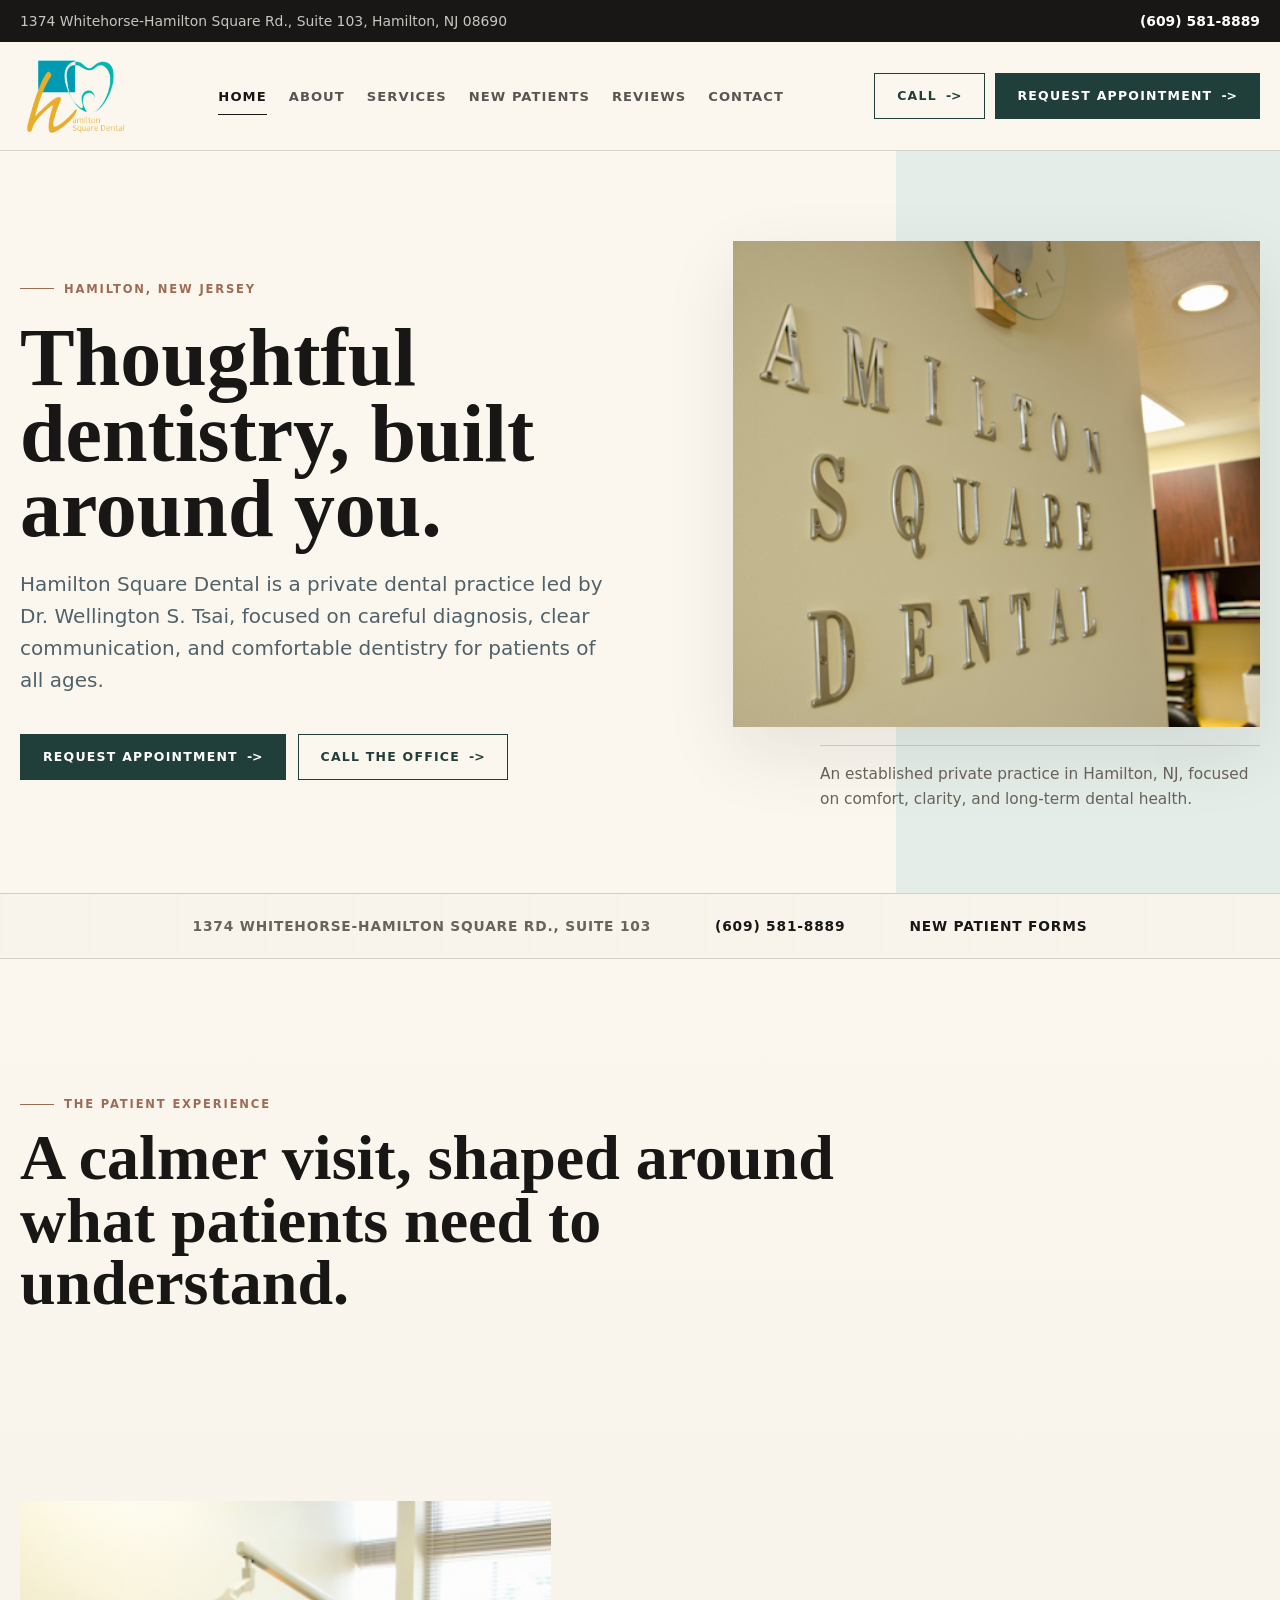
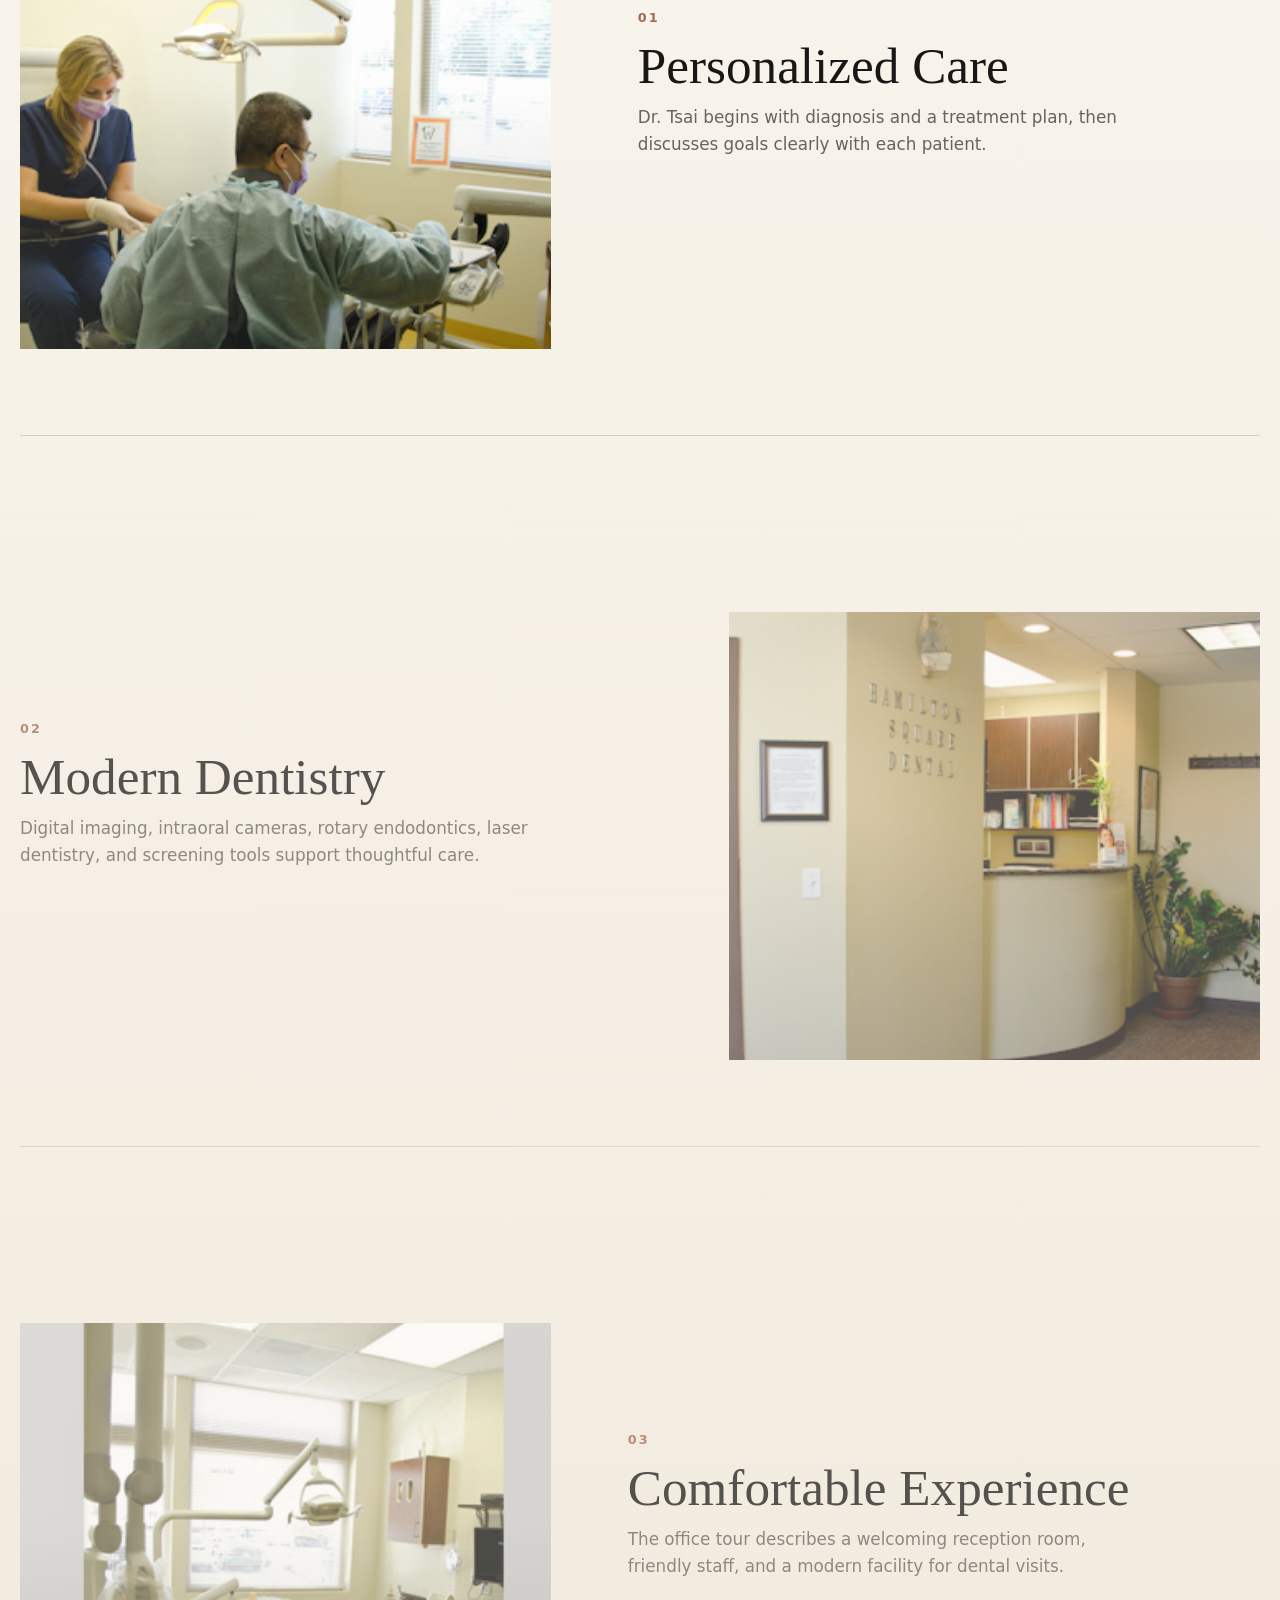
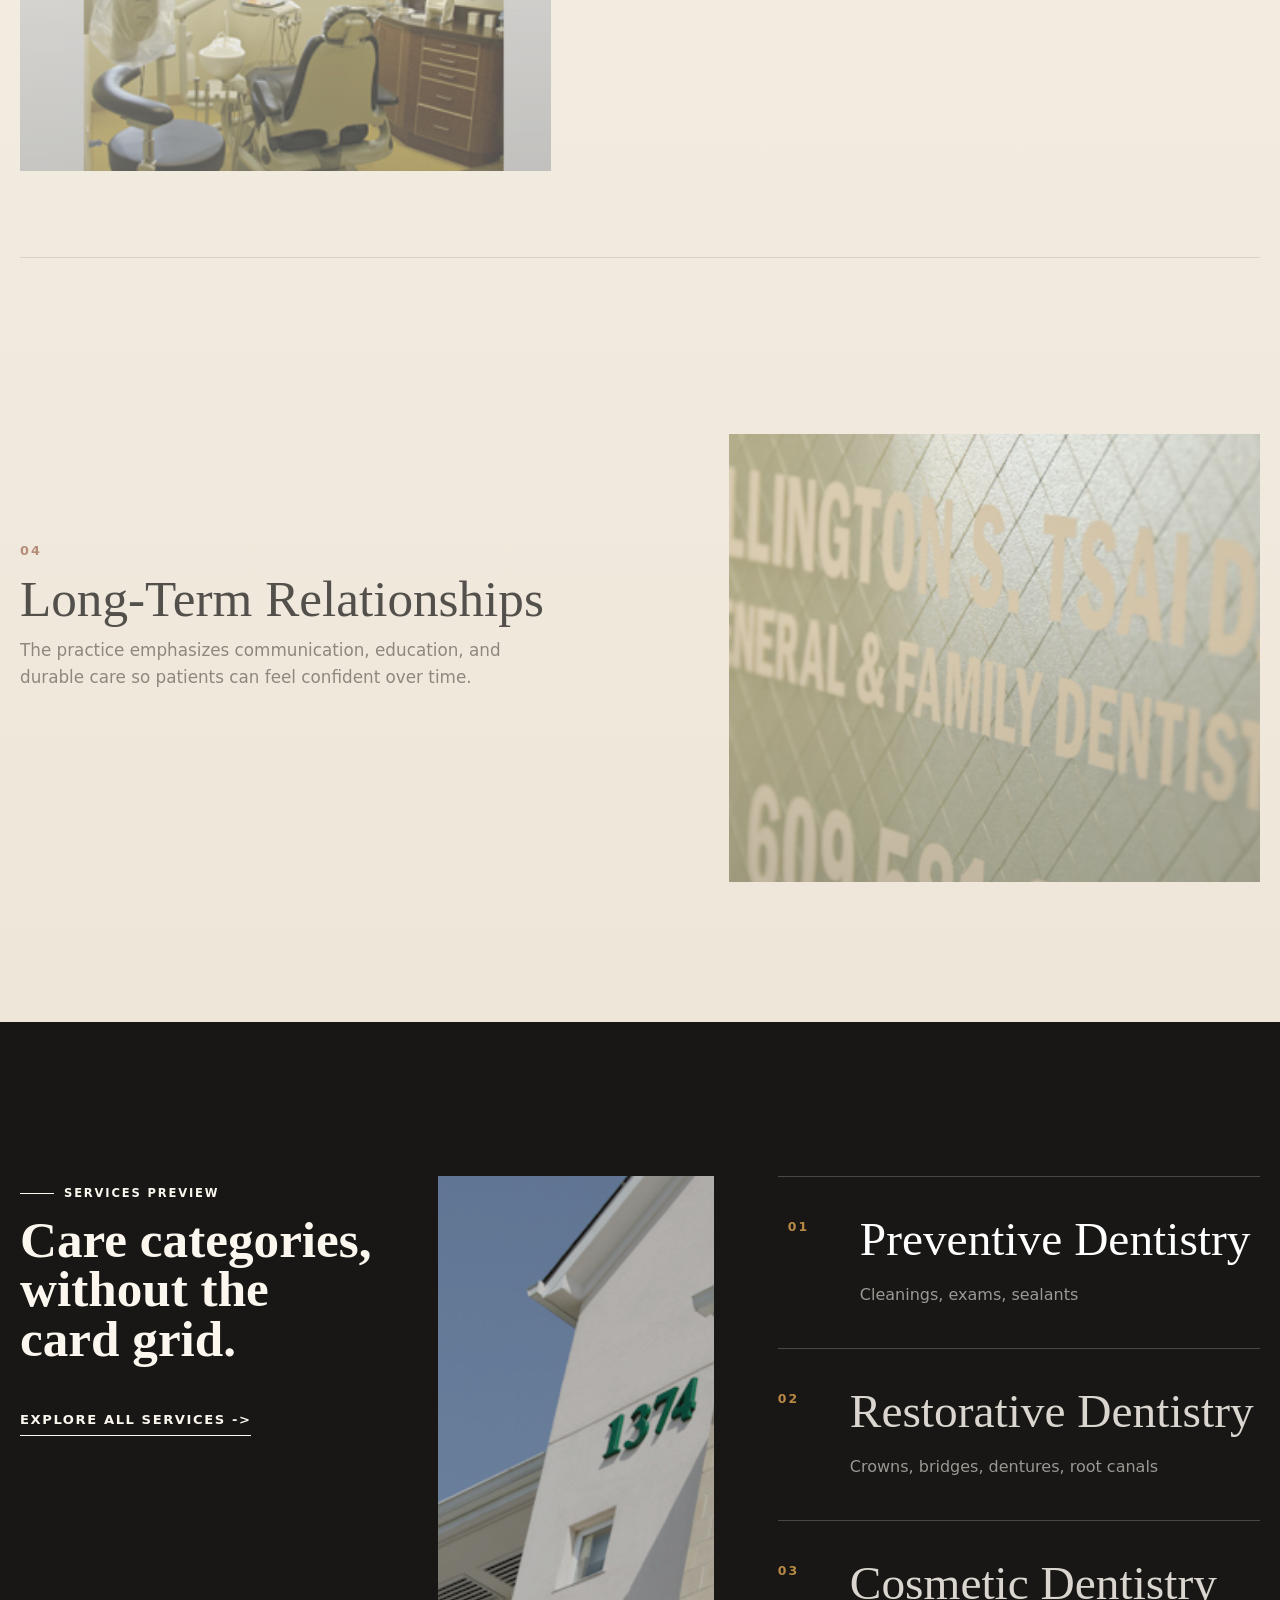
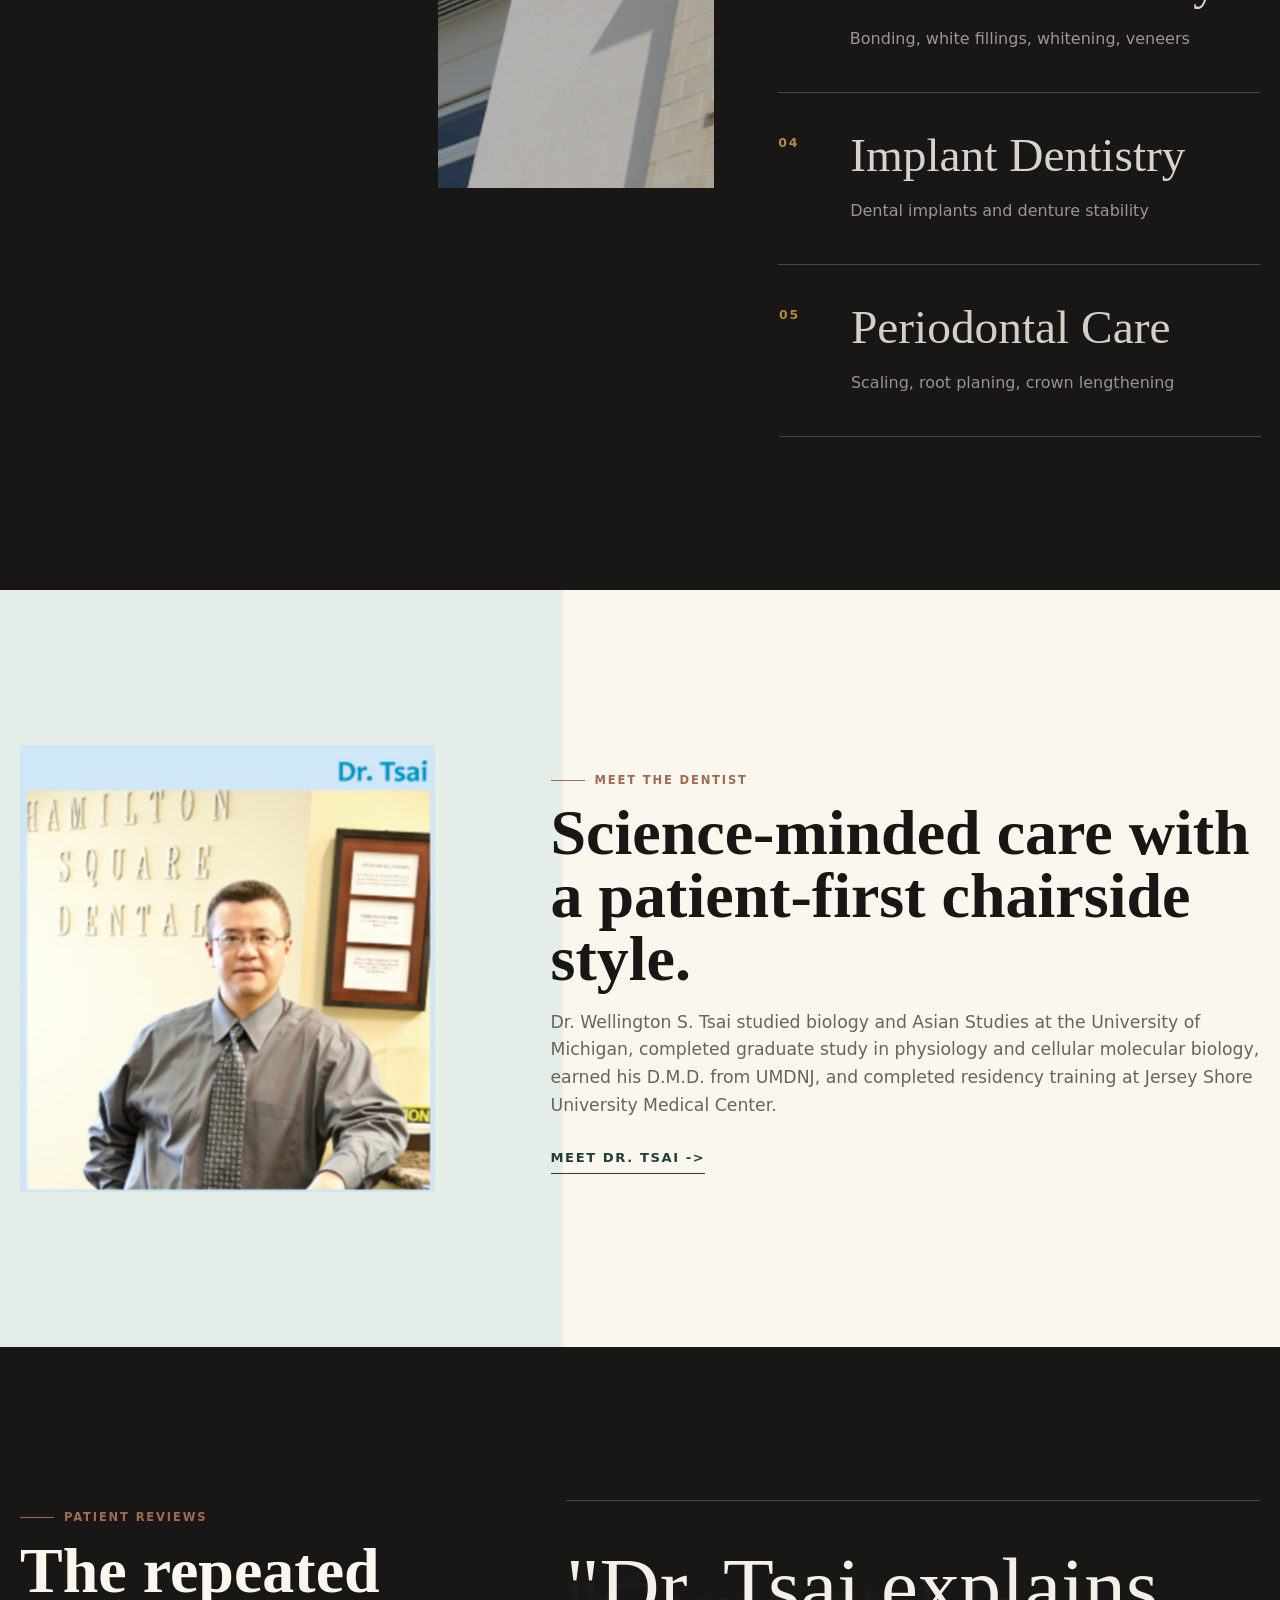
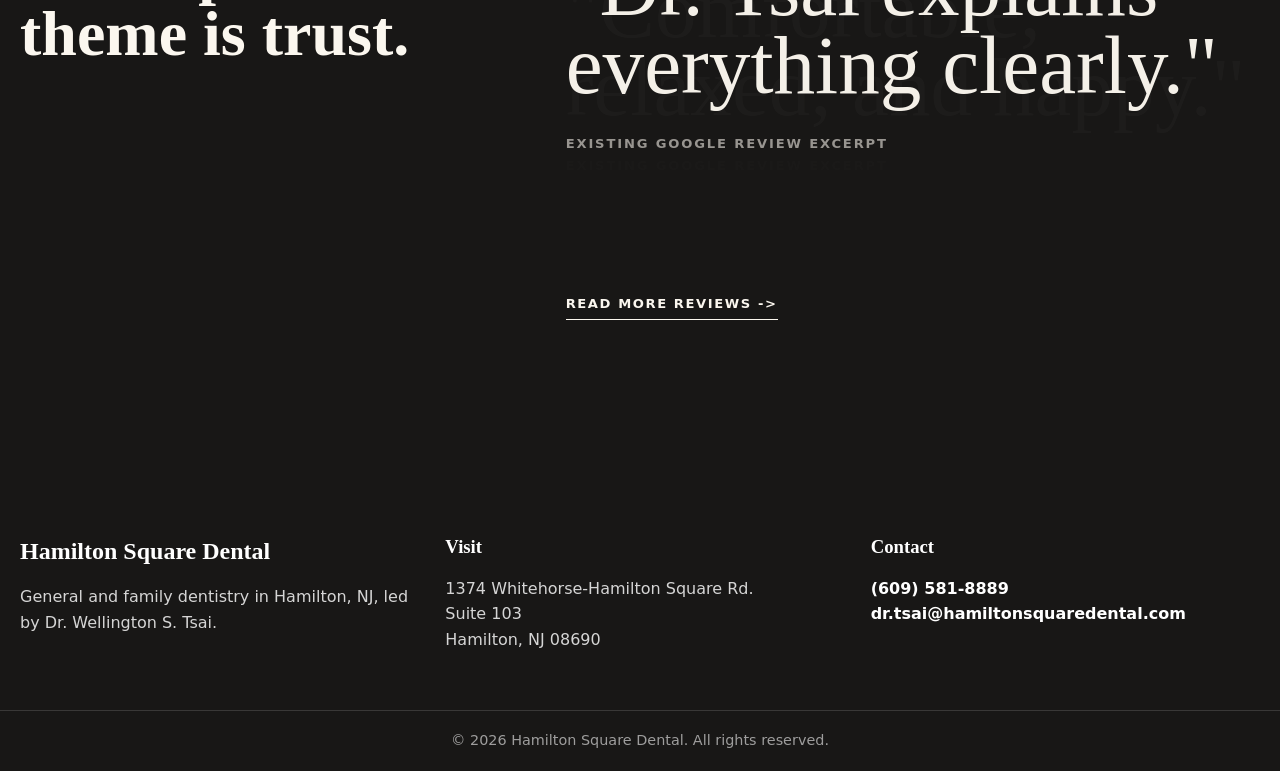
==== commit 9cb30c4f: "update -changed up the logo" ====
--- a/index.html
+++ b/index.html
@@ -19,8 +19,7 @@
       <header class="nav">
         <div class="nav__inner">
           <a class="brand" href="index.html" aria-label="Hamilton Square Dental home">
-            <span class="brand__mark">HS</span>
-            <span><span class="brand__name">Hamilton Square Dental</span><span class="brand__sub">General & Family Dentistry</span></span>
+            <img class="brand__logo" src="assets/images/hslogo@4x.png" alt="Hamilton Square Dental">
           </a>
           <nav class="nav__links" aria-label="Primary navigation">
             <a href="index.html" data-nav="home">Home</a>
--- a/assets/css/styles.css
+++ b/assets/css/styles.css
@@ -91,50 +91,26 @@
 }
 
 .nav__inner {
-  min-height: 82px;
+  min-height: 104px;
   display: grid;
   grid-template-columns: auto 1fr auto;
   align-items: center;
-  gap: 28px;
+  gap: 34px;
 }
 
 .brand {
   display: inline-flex;
   align-items: center;
-  gap: 12px;
-  min-width: 220px;
-}
-
-.brand__mark {
-  width: 42px;
-  height: 42px;
-  display: grid;
-  place-items: center;
-  color: #ffffff;
-  background: var(--pine);
-  border-radius: 50%;
-  font-family: Georgia, serif;
-  font-size: 1.1rem;
-  letter-spacing: 0;
-  box-shadow: inset 0 -8px 18px rgba(255, 255, 255, 0.12);
-}
-
-.brand__name {
+  min-width: 96px;
+}
+
+.brand__logo {
   display: block;
-  font-family: Georgia, "Times New Roman", serif;
-  font-size: 1.2rem;
-  line-height: 1.05;
-  letter-spacing: 0;
-}
-
-.brand__sub {
-  color: var(--muted);
-  display: block;
-  font-size: 0.72rem;
-  font-weight: 700;
-  text-transform: uppercase;
-  letter-spacing: 0.08em;
-  margin-top: 4px;
+  width: auto;
+  height: 88px;
+  object-fit: contain;
+  mix-blend-mode: multiply;
+  filter: saturate(1.06) contrast(1.04);
 }
 
 .nav__links {
@@ -1011,7 +987,7 @@
 
   .nav__links {
     position: fixed;
-    inset: 124px 18px auto;
+    inset: 144px 18px auto;
     display: none;
     flex-direction: column;
     padding: 16px;
@@ -1068,19 +1044,15 @@
   }
 
   .nav__inner {
-    min-height: 72px;
+    min-height: 82px;
   }
 
   .brand {
     min-width: 0;
   }
 
-  .brand__name {
-    font-size: 1.05rem;
-  }
-
-  .brand__sub {
-    display: none;
+  .brand__logo {
+    height: 62px;
   }
 
   .section {
@@ -1226,18 +1198,9 @@
 }
 
 .nav__inner {
-  min-height: 88px;
-}
-
-.brand__mark {
-  border-radius: 0;
-  background: transparent;
-  border: 1px solid currentColor;
-  color: var(--ink);
-  box-shadow: none;
-}
-
-.brand__name,
+  min-height: 108px;
+}
+
 .section-title,
 .hero h1,
 .card h3,
@@ -1530,6 +1493,25 @@
   color: var(--muted);
 }
 
+.page-hero:not(.page-hero--with-media) {
+  background: var(--paper);
+  text-align: center;
+}
+
+.page-hero:not(.page-hero--with-media) .section__inner {
+  max-width: 940px;
+}
+
+.page-hero:not(.page-hero--with-media) .eyebrow {
+  justify-content: center;
+}
+
+.page-hero:not(.page-hero--with-media) .section-title,
+.page-hero:not(.page-hero--with-media) .section-copy {
+  margin-left: auto;
+  margin-right: auto;
+}
+
 .page-hero--with-media {
   padding: 0;
   overflow: hidden;
@@ -1571,6 +1553,19 @@
   box-shadow: none;
 }
 
+.doctor-card__photo {
+  height: 390px;
+  overflow: hidden;
+  background: #dfeae5;
+}
+
+.doctor-card__photo img {
+  height: 100%;
+  transform: scale(1.82);
+  transform-origin: 56% 50%;
+  object-position: 56% 50%;
+}
+
 .bio-list {
   border-top: 1px solid var(--line);
   padding-top: 20px;
@@ -1638,6 +1633,56 @@
 
 .tech-gallery img {
   aspect-ratio: 3 / 4;
+}
+
+.intro-split--centered {
+  display: block;
+  max-width: 940px;
+  margin: 0 auto;
+  text-align: center;
+}
+
+.intro-split--centered .eyebrow {
+  justify-content: center;
+}
+
+.intro-split--centered .section-title {
+  margin-left: auto;
+  margin-right: auto;
+}
+
+.review-exact-grid {
+  display: grid;
+  grid-template-columns: repeat(3, minmax(0, 1fr));
+  gap: 18px;
+  margin-top: 42px;
+}
+
+.review-exact-card {
+  display: flex;
+  min-height: 260px;
+  flex-direction: column;
+  gap: 20px;
+  border: 1px solid var(--line);
+  padding: 28px;
+  background: rgba(251, 247, 239, 0.72);
+}
+
+.review-exact-card blockquote {
+  margin: 0;
+  font-family: Georgia, "Times New Roman", serif;
+  font-size: clamp(1.55rem, 2.7vw, 2.5rem);
+  line-height: 1.05;
+}
+
+.review-exact-card cite {
+  margin-top: auto;
+  color: var(--muted);
+  font-size: 0.76rem;
+  font-style: normal;
+  font-weight: 900;
+  letter-spacing: 0.12em;
+  text-transform: uppercase;
 }
 
 .quote-list {
@@ -1696,6 +1741,7 @@
 
   .hero__inner,
   .intro-split,
+  .review-exact-grid,
   .page-hero__grid,
   .doctor-card,
   .service-row,
@@ -1724,6 +1770,10 @@
     min-height: 360px;
     margin-right: 0;
   }
+
+  .doctor-card__photo {
+    width: min(360px, 100%);
+  }
 }
 
 @media (max-width: 760px) {
@@ -1753,6 +1803,14 @@
 
   .page-hero__image {
     min-height: 280px;
+  }
+
+  .doctor-card__photo {
+    height: 340px;
+  }
+
+  .review-exact-grid {
+    grid-template-columns: 1fr;
   }
 
   .index-row {
@@ -2276,6 +2334,14 @@
 }
 
 @media (max-width: 760px) {
+  .nav__inner {
+    min-height: 88px;
+  }
+
+  .brand__logo {
+    height: 62px;
+  }
+
   .home-story,
   .home-services-showcase,
   .home-doctor-scene,
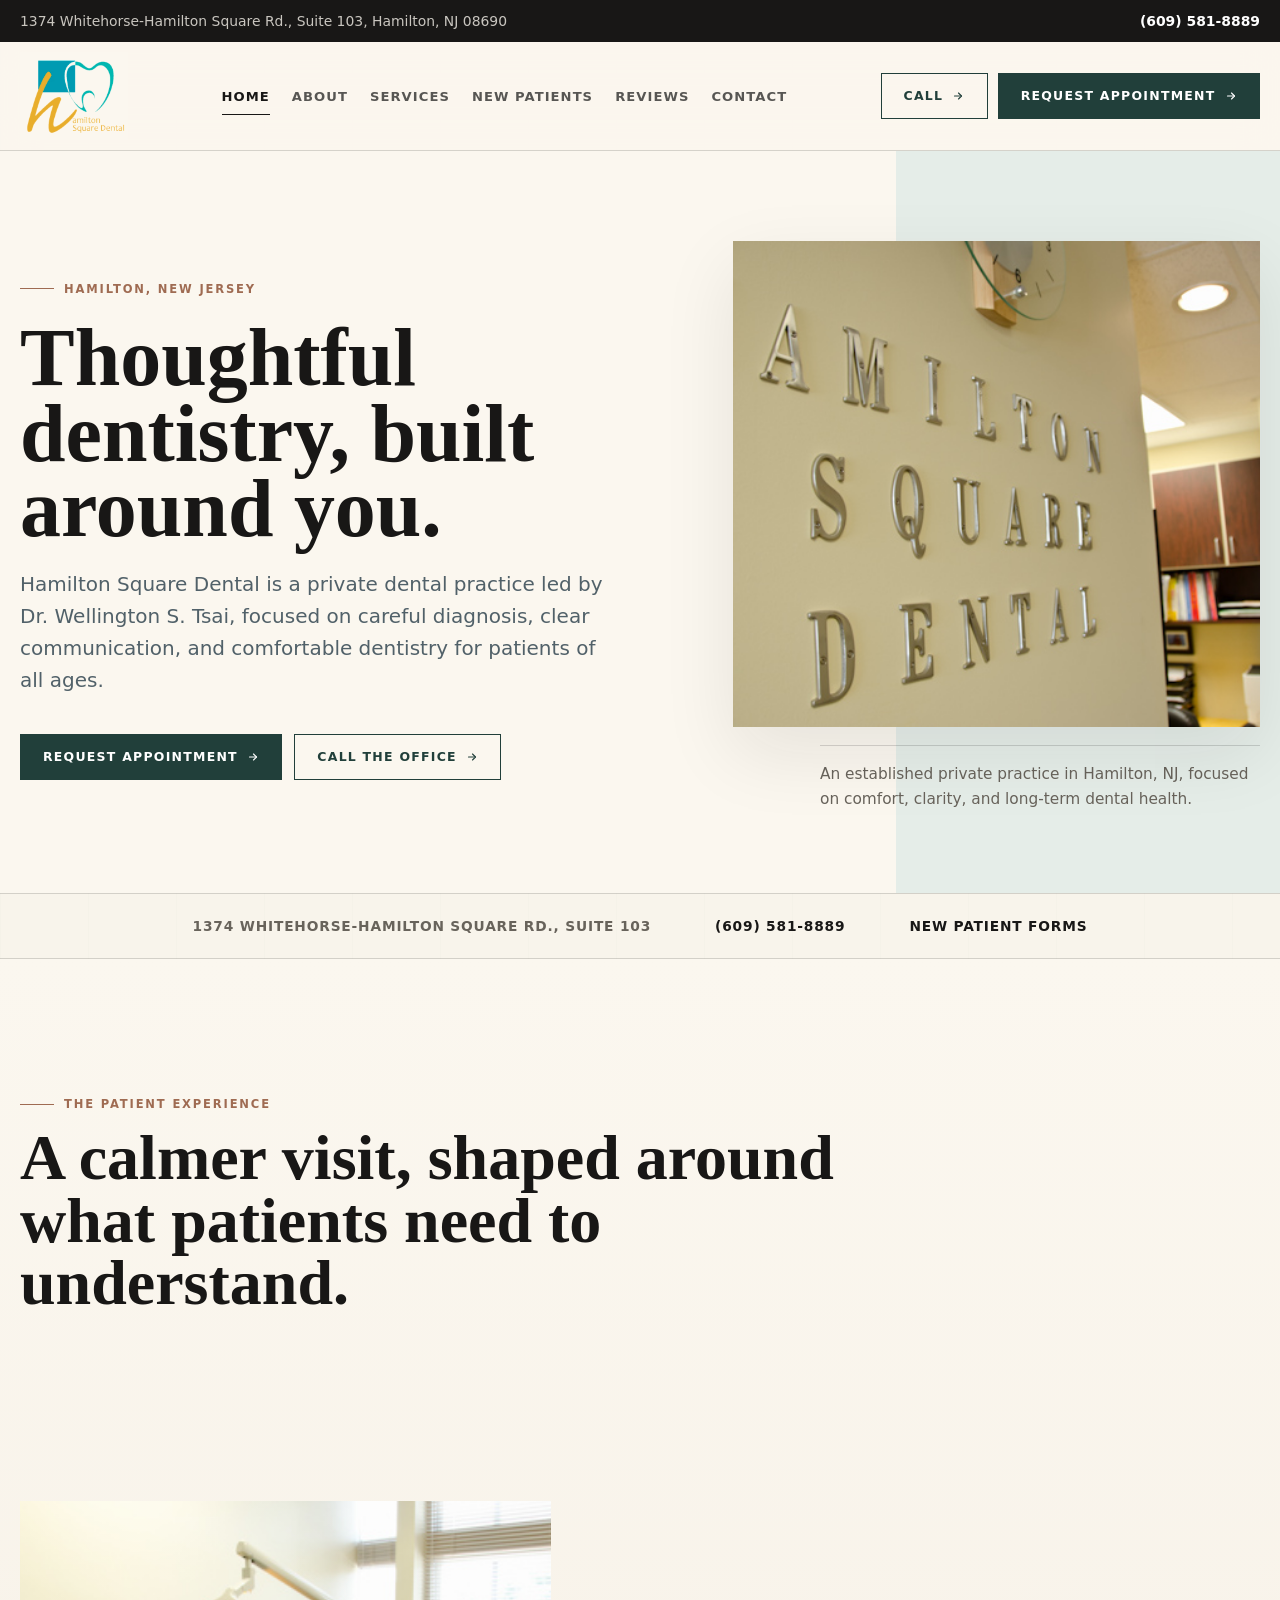
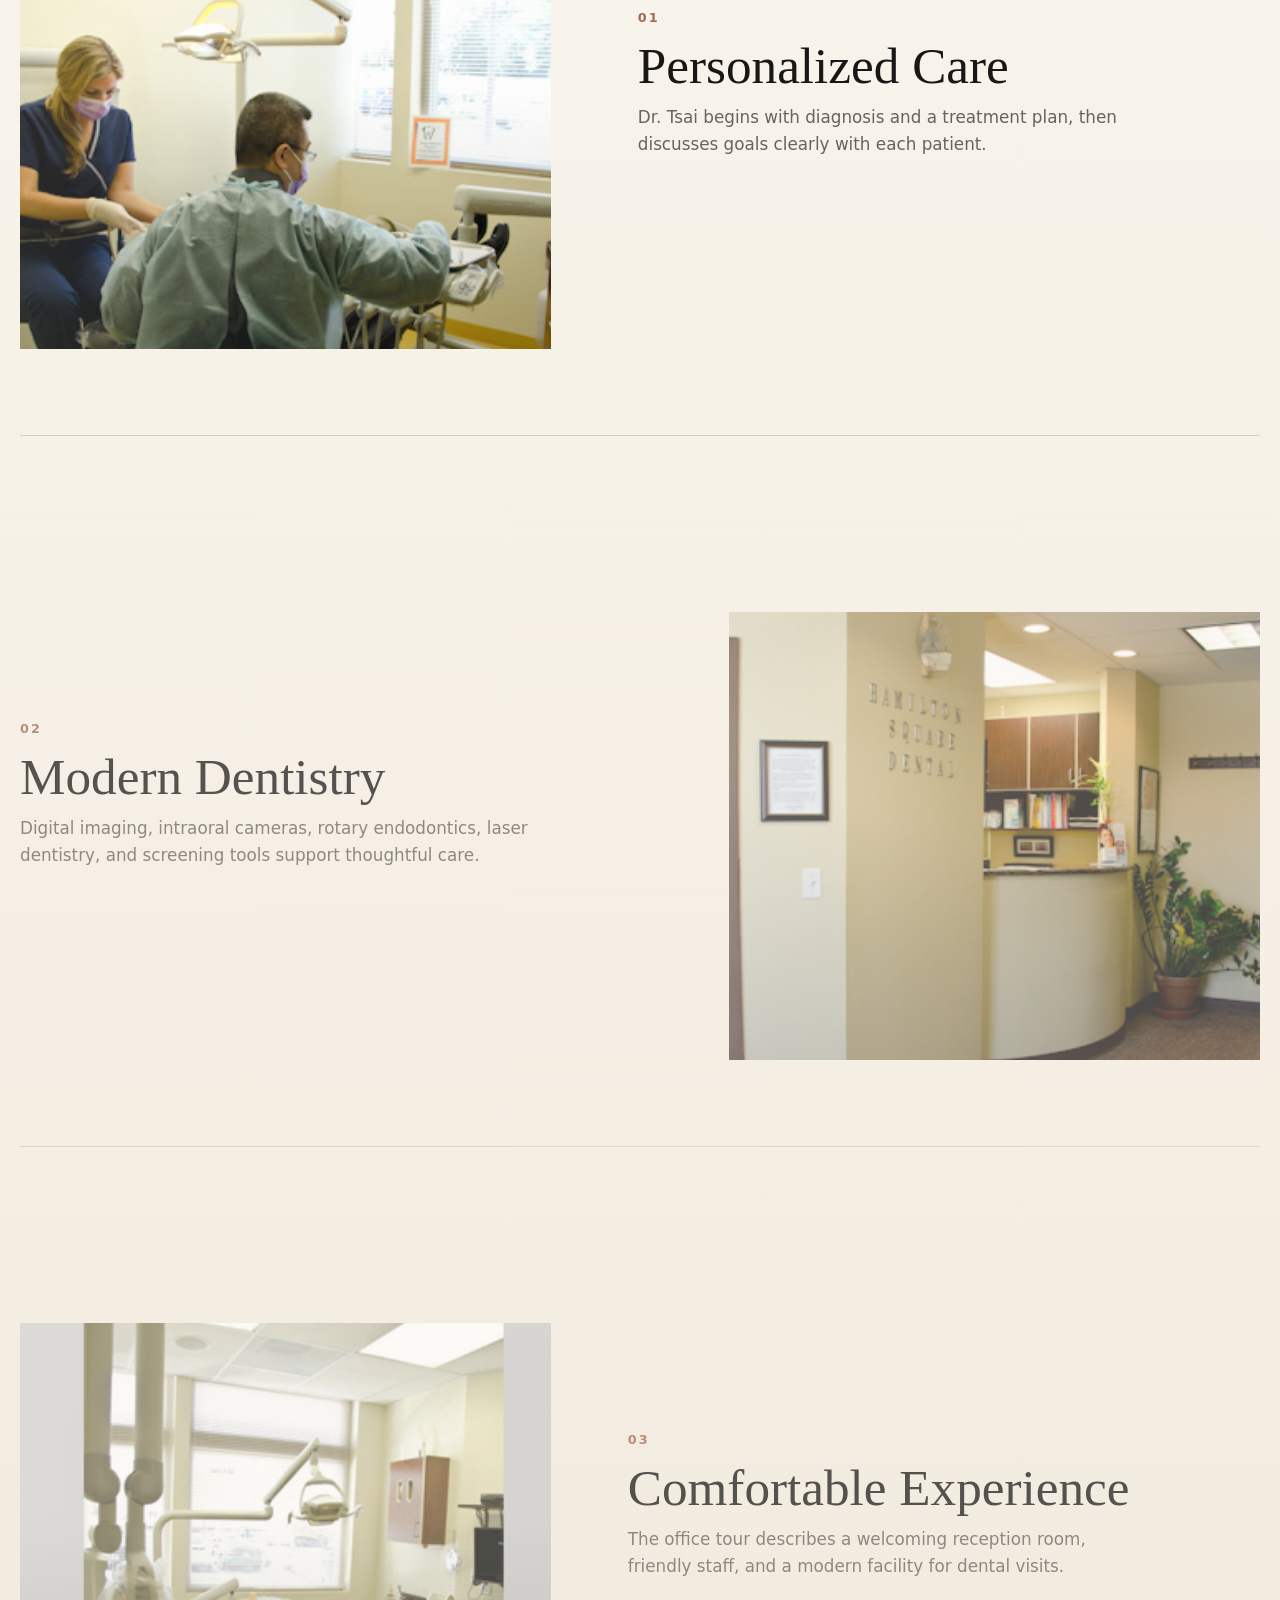
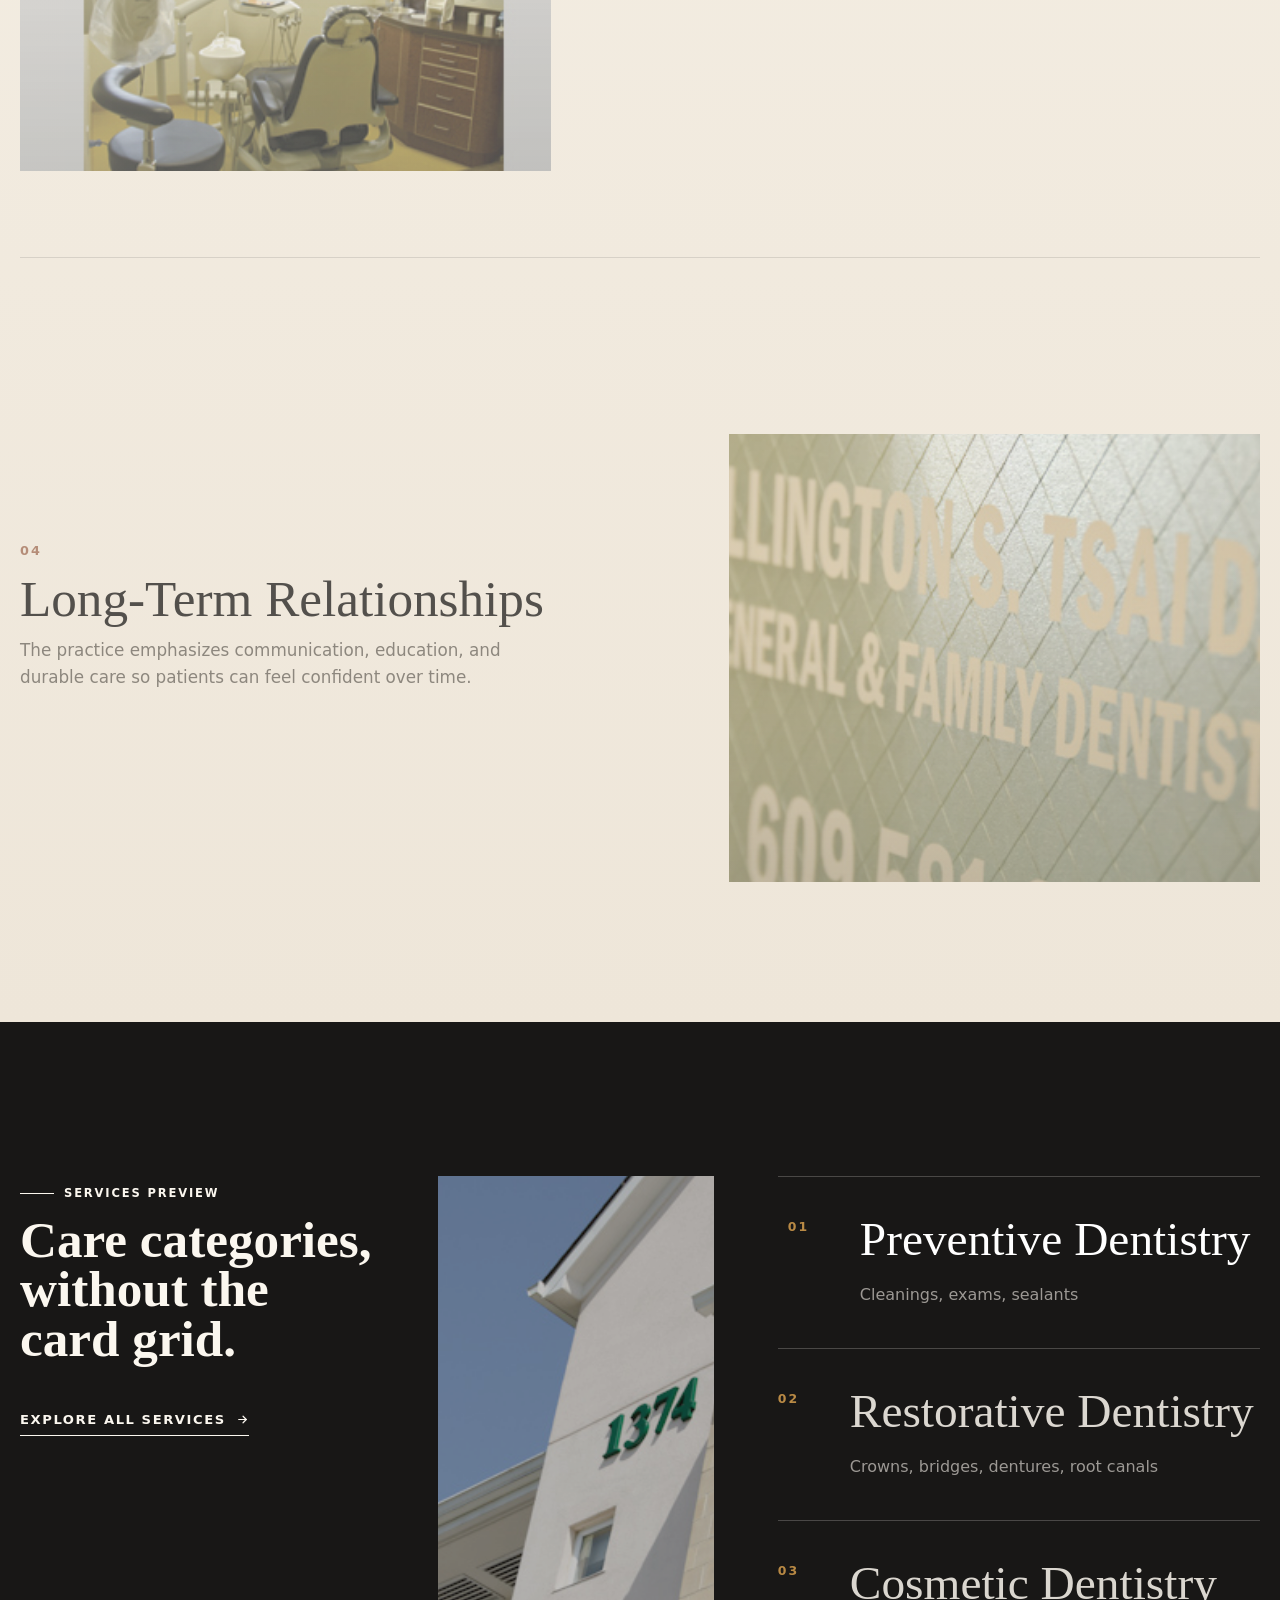
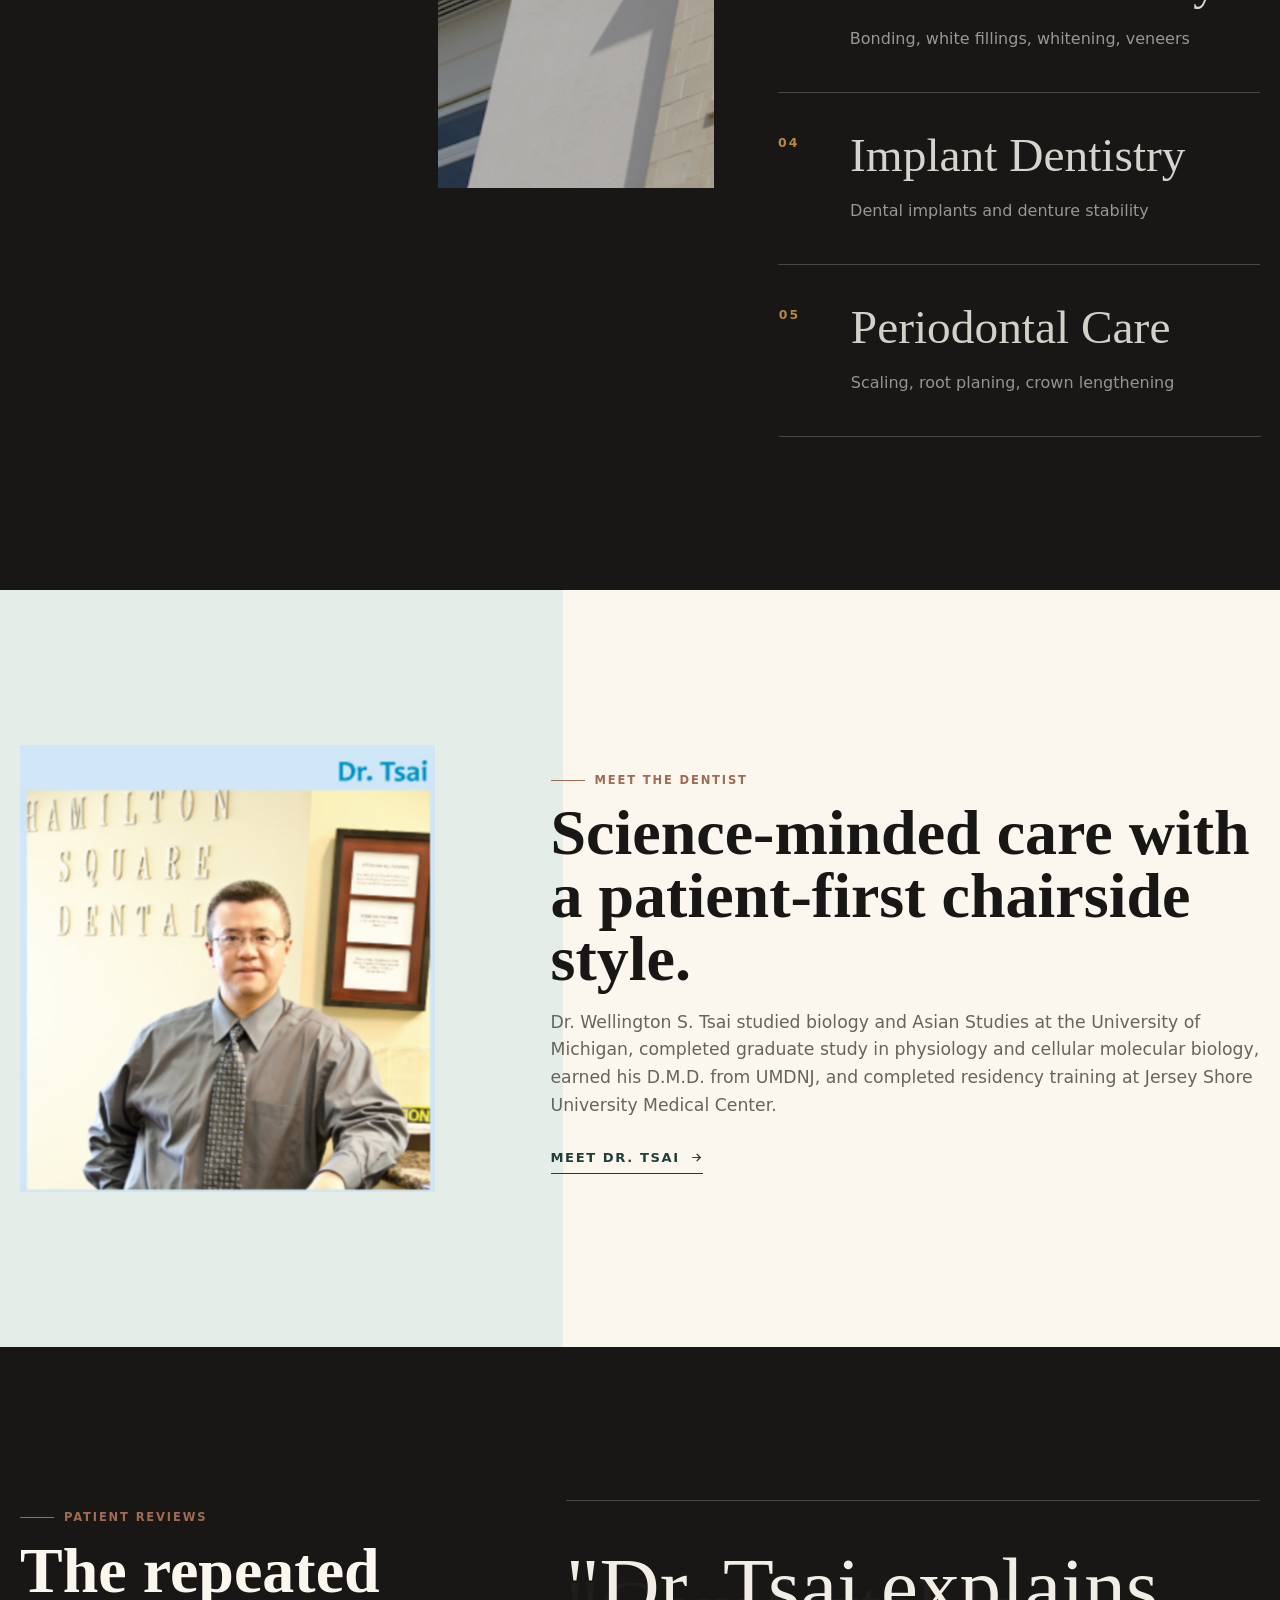
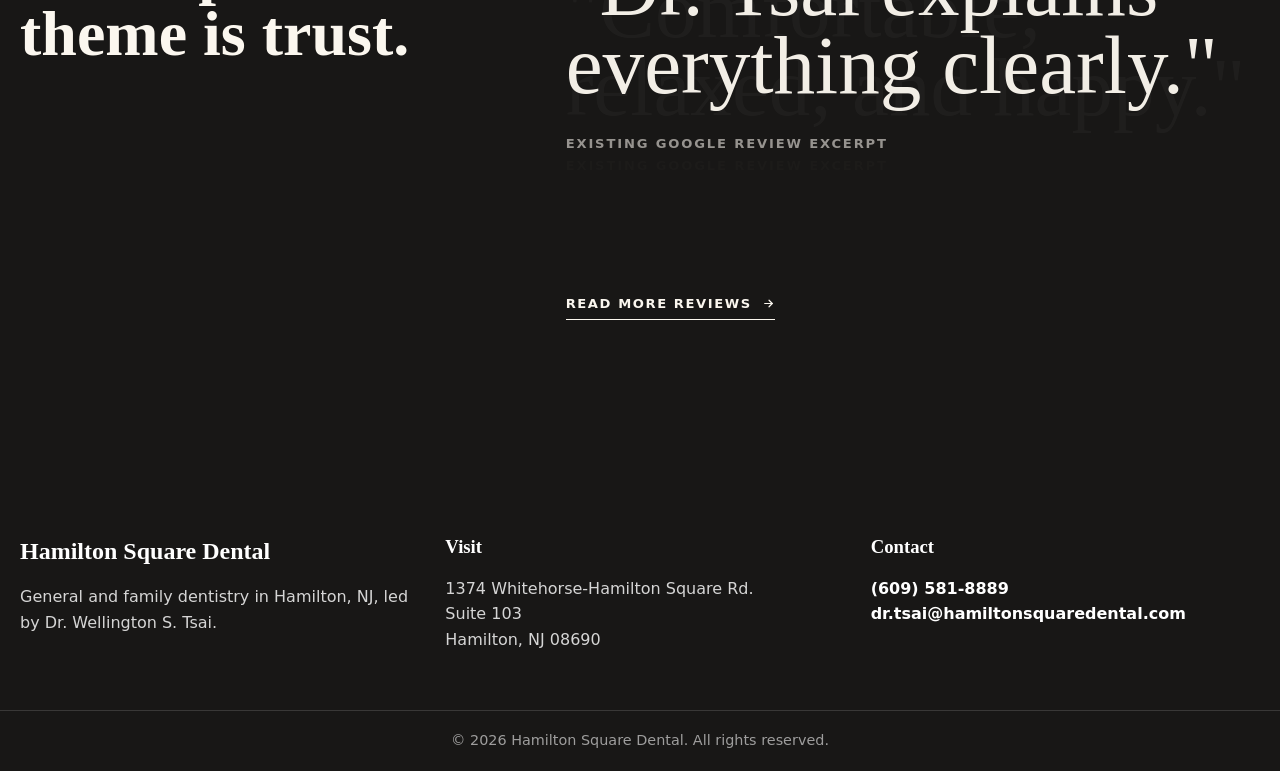
==== commit a198138f: "updatre - all arrows changed to a professional one" ====
--- a/index.html
+++ b/index.html
@@ -120,7 +120,7 @@
             <div class="home-services-showcase__intro">
               <span class="eyebrow">Services Preview</span>
               <h2 class="section-title">Care categories, without the card grid.</h2>
-              <a class="text-link" href="services.html">Explore All Services -></a>
+              <a class="text-link" href="services.html">Explore All Services</a>
             </div>
             <div class="home-service-visual">
               <img src="assets/images/office_h7.jpg" alt="Dental care technology at Hamilton Square Dental" data-service-image>
@@ -144,7 +144,7 @@
               <span class="eyebrow">Meet The Dentist</span>
               <h2 class="section-title">Science-minded care with a patient-first chairside style.</h2>
               <p class="section-copy">Dr. Wellington S. Tsai studied biology and Asian Studies at the University of Michigan, completed graduate study in physiology and cellular molecular biology, earned his D.M.D. from UMDNJ, and completed residency training at Jersey Shore University Medical Center.</p>
-              <a class="text-link" href="about.html">Meet Dr. Tsai -></a>
+              <a class="text-link" href="about.html">Meet Dr. Tsai</a>
             </div>
           </div>
         </section>
@@ -168,7 +168,7 @@
                 <blockquote>"Comfortable, relaxed, and happy."</blockquote>
                 <cite>Existing Google review excerpt</cite>
               </article>
-              <a class="text-link" href="reviews.html">Read More Reviews -></a>
+              <a class="text-link" href="reviews.html">Read More Reviews</a>
             </div>
           </div>
         </section>
--- a/assets/css/styles.css
+++ b/assets/css/styles.css
@@ -1266,8 +1266,19 @@
 }
 
 .button::after {
-  content: " ->";
-  letter-spacing: 0;
+  content: "";
+  display: inline-block;
+  width: 1em;
+  height: 1em;
+  flex: 0 0 auto;
+  background-color: currentColor;
+  -webkit-mask: url("data:image/svg+xml,%3Csvg xmlns='http://www.w3.org/2000/svg' width='24' height='24' viewBox='0 0 24 24' fill='none' stroke='black' stroke-width='2.2' stroke-linecap='round' stroke-linejoin='round'%3E%3Cpath d='M5 12h14'/%3E%3Cpath d='m13 6 6 6-6 6'/%3E%3C/svg%3E") center / contain no-repeat;
+  mask: url("data:image/svg+xml,%3Csvg xmlns='http://www.w3.org/2000/svg' width='24' height='24' viewBox='0 0 24 24' fill='none' stroke='black' stroke-width='2.2' stroke-linecap='round' stroke-linejoin='round'%3E%3Cpath d='M5 12h14'/%3E%3Cpath d='m13 6 6 6-6 6'/%3E%3C/svg%3E") center / contain no-repeat;
+  transition: transform 180ms ease;
+}
+
+.button:hover::after {
+  transform: translateX(3px);
 }
 
 .button--ghost {
@@ -1620,6 +1631,157 @@
 .service-row li {
   padding-bottom: 10px;
   border-bottom: 1px solid rgba(24, 23, 22, 0.09);
+}
+
+.before-after-showcase {
+  margin-top: clamp(68px, 9vw, 112px);
+}
+
+.before-after-showcase__intro {
+  max-width: 920px;
+  margin: 0 auto 38px;
+  text-align: center;
+}
+
+.before-after-showcase__intro .eyebrow {
+  justify-content: center;
+}
+
+.before-after-showcase__intro .section-title {
+  margin-left: auto;
+  margin-right: auto;
+}
+
+.before-after-grid {
+  max-width: 980px;
+  margin: 0 auto;
+  display: grid;
+  grid-template-columns: repeat(2, minmax(0, 1fr));
+  gap: 18px;
+}
+
+.before-after-card {
+  border: 1px solid var(--line);
+  background: rgba(251, 247, 239, 0.76);
+}
+
+.before-after-card:last-child:nth-child(odd) {
+  grid-column: 1 / -1;
+  max-width: 620px;
+  justify-self: center;
+}
+
+.before-after-card__copy {
+  padding: 22px 24px;
+  border-bottom: 1px solid var(--line);
+  text-align: center;
+}
+
+.before-after-card__copy h3 {
+  margin: 0;
+  font-family: Georgia, "Times New Roman", serif;
+  font-size: clamp(1.45rem, 2.4vw, 2.1rem);
+  font-weight: 500;
+  line-height: 1.04;
+  text-align: center;
+}
+
+.before-after-slider {
+  --position: 50%;
+  position: relative;
+  aspect-ratio: 192 / 123;
+  overflow: hidden;
+  background: #181716;
+  isolation: isolate;
+}
+
+.before-after-slider__image,
+.before-after-slider__before {
+  position: absolute;
+  inset: 0;
+}
+
+.before-after-slider__image {
+  width: 100%;
+  height: 100%;
+  object-fit: cover;
+}
+
+.before-after-slider__before {
+  clip-path: inset(0 calc(100% - var(--position)) 0 0);
+  z-index: 1;
+}
+
+.before-after-slider__label {
+  position: absolute;
+  z-index: 3;
+  top: 16px;
+  padding: 7px 10px;
+  color: #ffffff;
+  background: rgba(24, 23, 22, 0.68);
+  font-size: 0.68rem;
+  font-weight: 900;
+  letter-spacing: 0.14em;
+  line-height: 1;
+  text-transform: uppercase;
+}
+
+.before-after-slider__label--before {
+  left: 16px;
+}
+
+.before-after-slider__label--after {
+  right: 16px;
+}
+
+.before-after-slider__handle {
+  position: absolute;
+  z-index: 4;
+  top: 0;
+  bottom: 0;
+  left: var(--position);
+  width: 2px;
+  transform: translateX(-50%);
+  background: rgba(255, 255, 255, 0.96);
+  box-shadow: 0 0 0 1px rgba(24, 23, 22, 0.18);
+  pointer-events: none;
+}
+
+.before-after-slider__handle::before {
+  content: "";
+  position: absolute;
+  top: 50%;
+  left: 50%;
+  width: 42px;
+  height: 42px;
+  transform: translate(-50%, -50%);
+  border: 2px solid rgba(255, 255, 255, 0.98);
+  background: rgba(24, 23, 22, 0.72);
+  box-shadow: 0 10px 24px rgba(24, 23, 22, 0.22);
+}
+
+.before-after-slider__handle::after {
+  content: "< >";
+  position: absolute;
+  top: 50%;
+  left: 50%;
+  transform: translate(-50%, -52%);
+  color: #ffffff;
+  font-size: 0.78rem;
+  font-weight: 900;
+  letter-spacing: 0;
+  white-space: nowrap;
+}
+
+.before-after-slider__range {
+  position: absolute;
+  z-index: 5;
+  inset: 0;
+  width: 100%;
+  height: 100%;
+  margin: 0;
+  opacity: 0;
+  cursor: ew-resize;
 }
 
 .tech-strip {
@@ -1939,7 +2101,9 @@
 }
 
 .text-link {
-  display: inline-block;
+  display: inline-flex;
+  align-items: center;
+  gap: 10px;
   margin-top: 28px;
   padding-bottom: 5px;
   border-bottom: 1px solid currentColor;
@@ -1950,8 +2114,24 @@
   text-transform: uppercase;
 }
 
+.text-link::after {
+  content: "";
+  display: inline-block;
+  width: 1em;
+  height: 1em;
+  flex: 0 0 auto;
+  background-color: currentColor;
+  -webkit-mask: url("data:image/svg+xml,%3Csvg xmlns='http://www.w3.org/2000/svg' width='24' height='24' viewBox='0 0 24 24' fill='none' stroke='black' stroke-width='2.2' stroke-linecap='round' stroke-linejoin='round'%3E%3Cpath d='M5 12h14'/%3E%3Cpath d='m13 6 6 6-6 6'/%3E%3C/svg%3E") center / contain no-repeat;
+  mask: url("data:image/svg+xml,%3Csvg xmlns='http://www.w3.org/2000/svg' width='24' height='24' viewBox='0 0 24 24' fill='none' stroke='black' stroke-width='2.2' stroke-linecap='round' stroke-linejoin='round'%3E%3Cpath d='M5 12h14'/%3E%3Cpath d='m13 6 6 6-6 6'/%3E%3C/svg%3E") center / contain no-repeat;
+  transition: transform 180ms ease;
+}
+
 .text-link:hover {
   color: var(--clay);
+}
+
+.text-link:hover::after {
+  transform: translateX(3px);
 }
 
 body[data-page="home"] .sticky-mobile-cta {
@@ -2295,12 +2475,18 @@
 
 @media (max-width: 1060px) {
   .home-story__inner,
+  .before-after-grid,
   .home-services-showcase__inner,
   .home-doctor-scene__inner,
   .home-review-stage__inner {
     grid-template-columns: 1fr;
   }
 
+  .before-after-card:last-child:nth-child(odd) {
+    grid-column: auto;
+    max-width: none;
+  }
+
   .home-services-showcase__intro,
   .home-service-visual {
     position: relative;
@@ -2340,6 +2526,14 @@
 
   .brand__logo {
     height: 62px;
+  }
+
+  .before-after-showcase {
+    margin-top: 58px;
+  }
+
+  .before-after-card__copy {
+    padding: 20px;
   }
 
   .home-story,
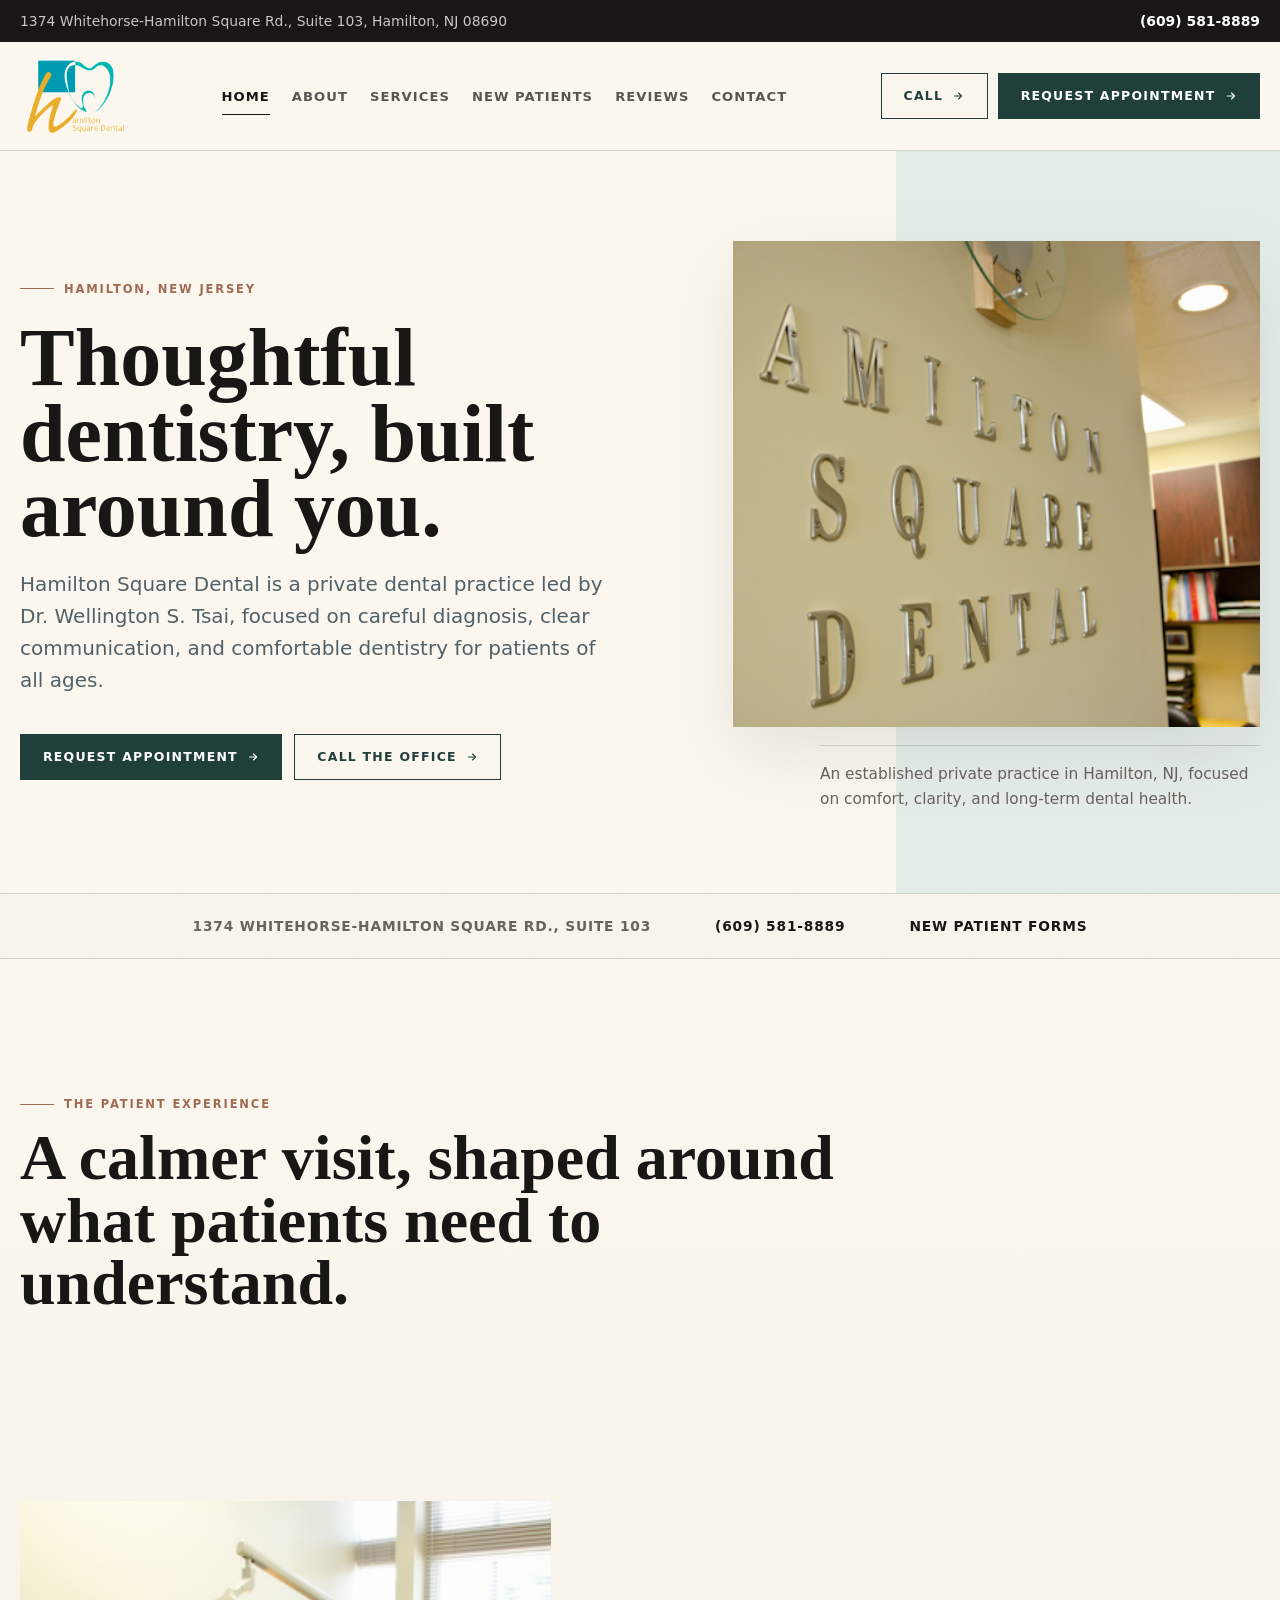
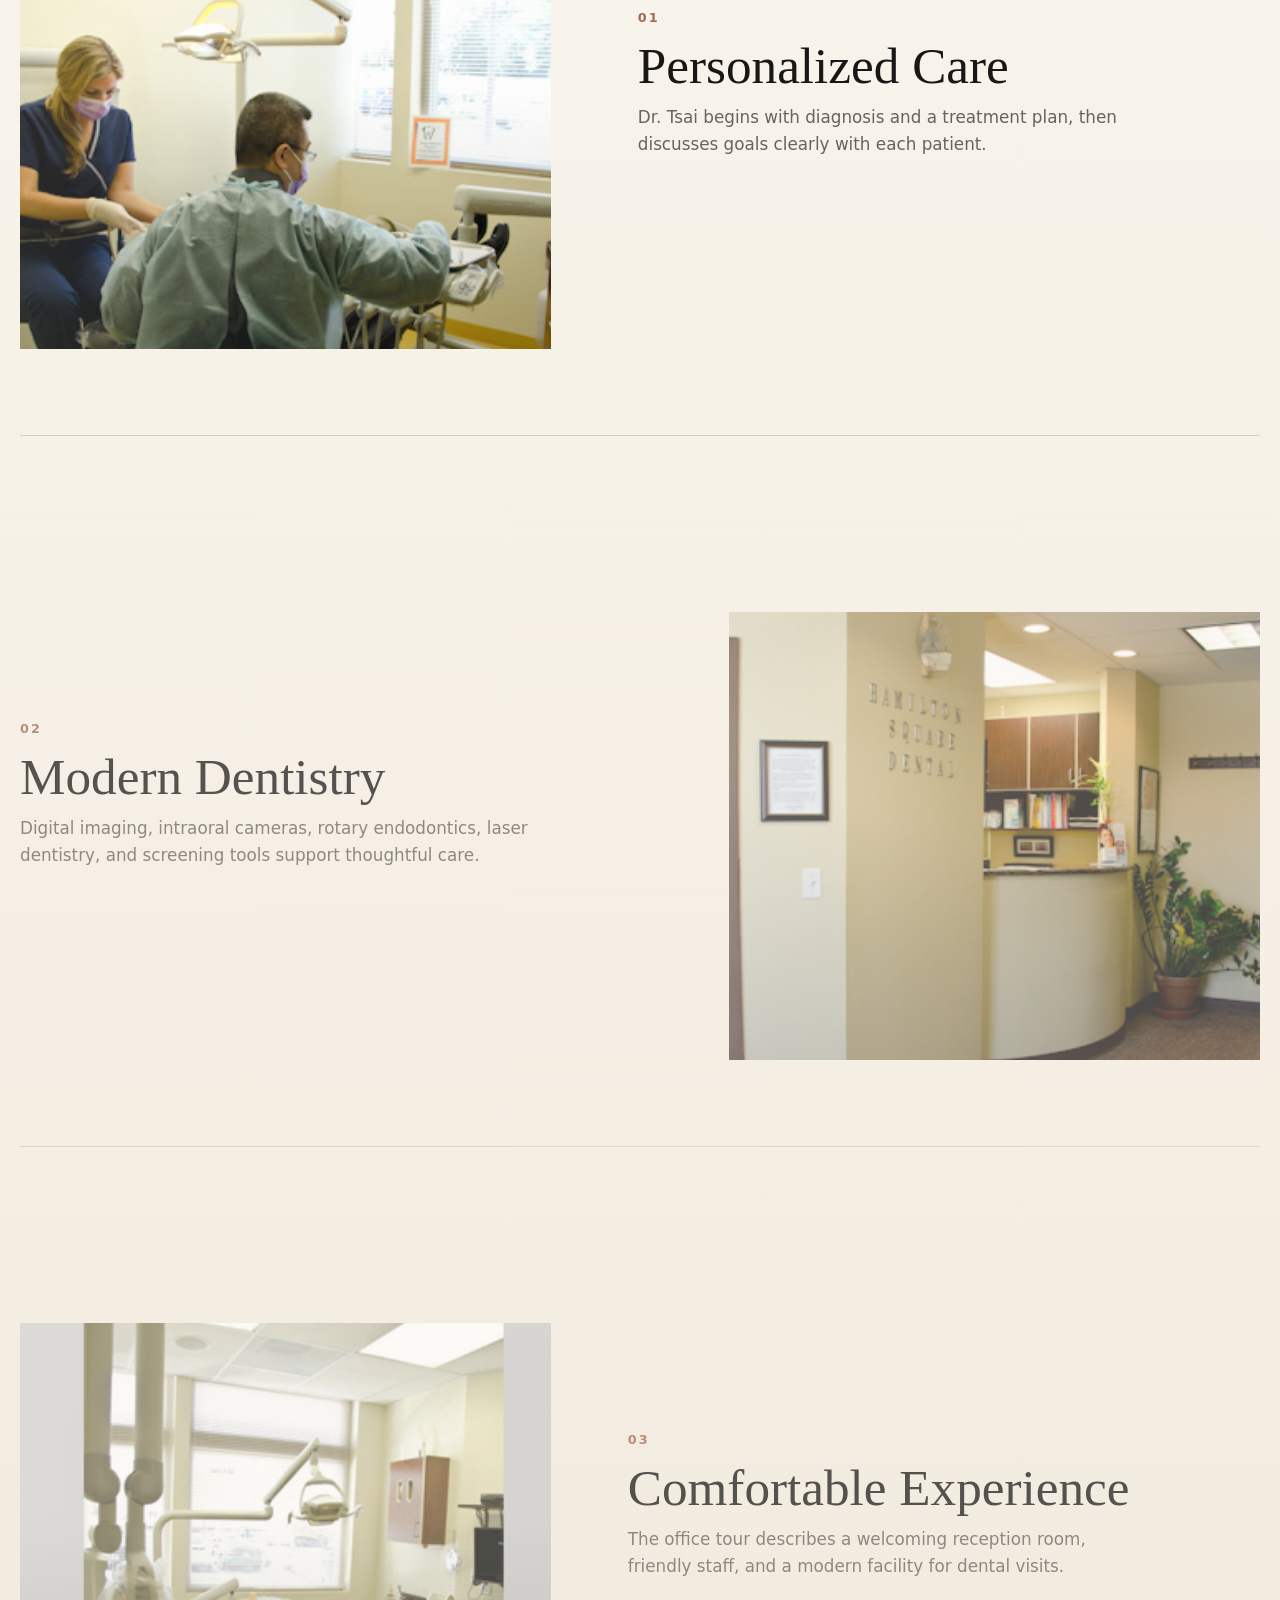
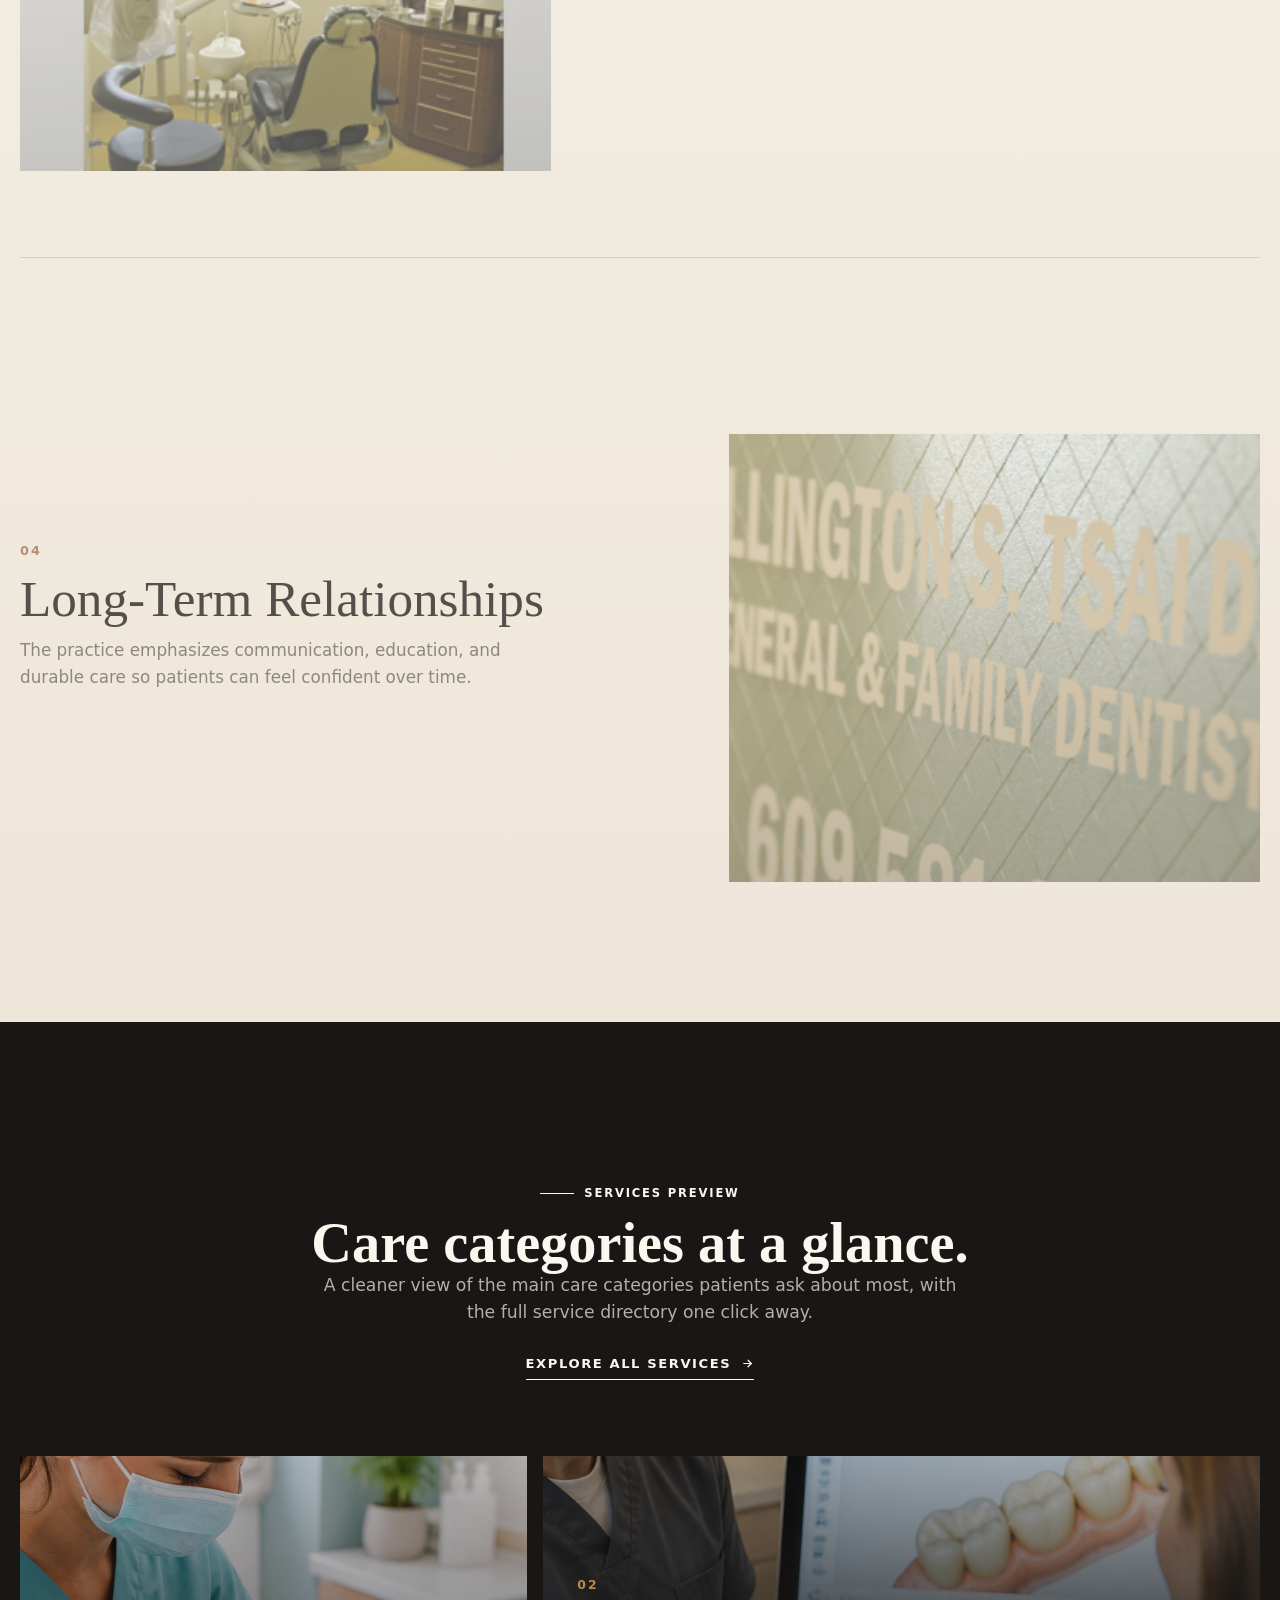
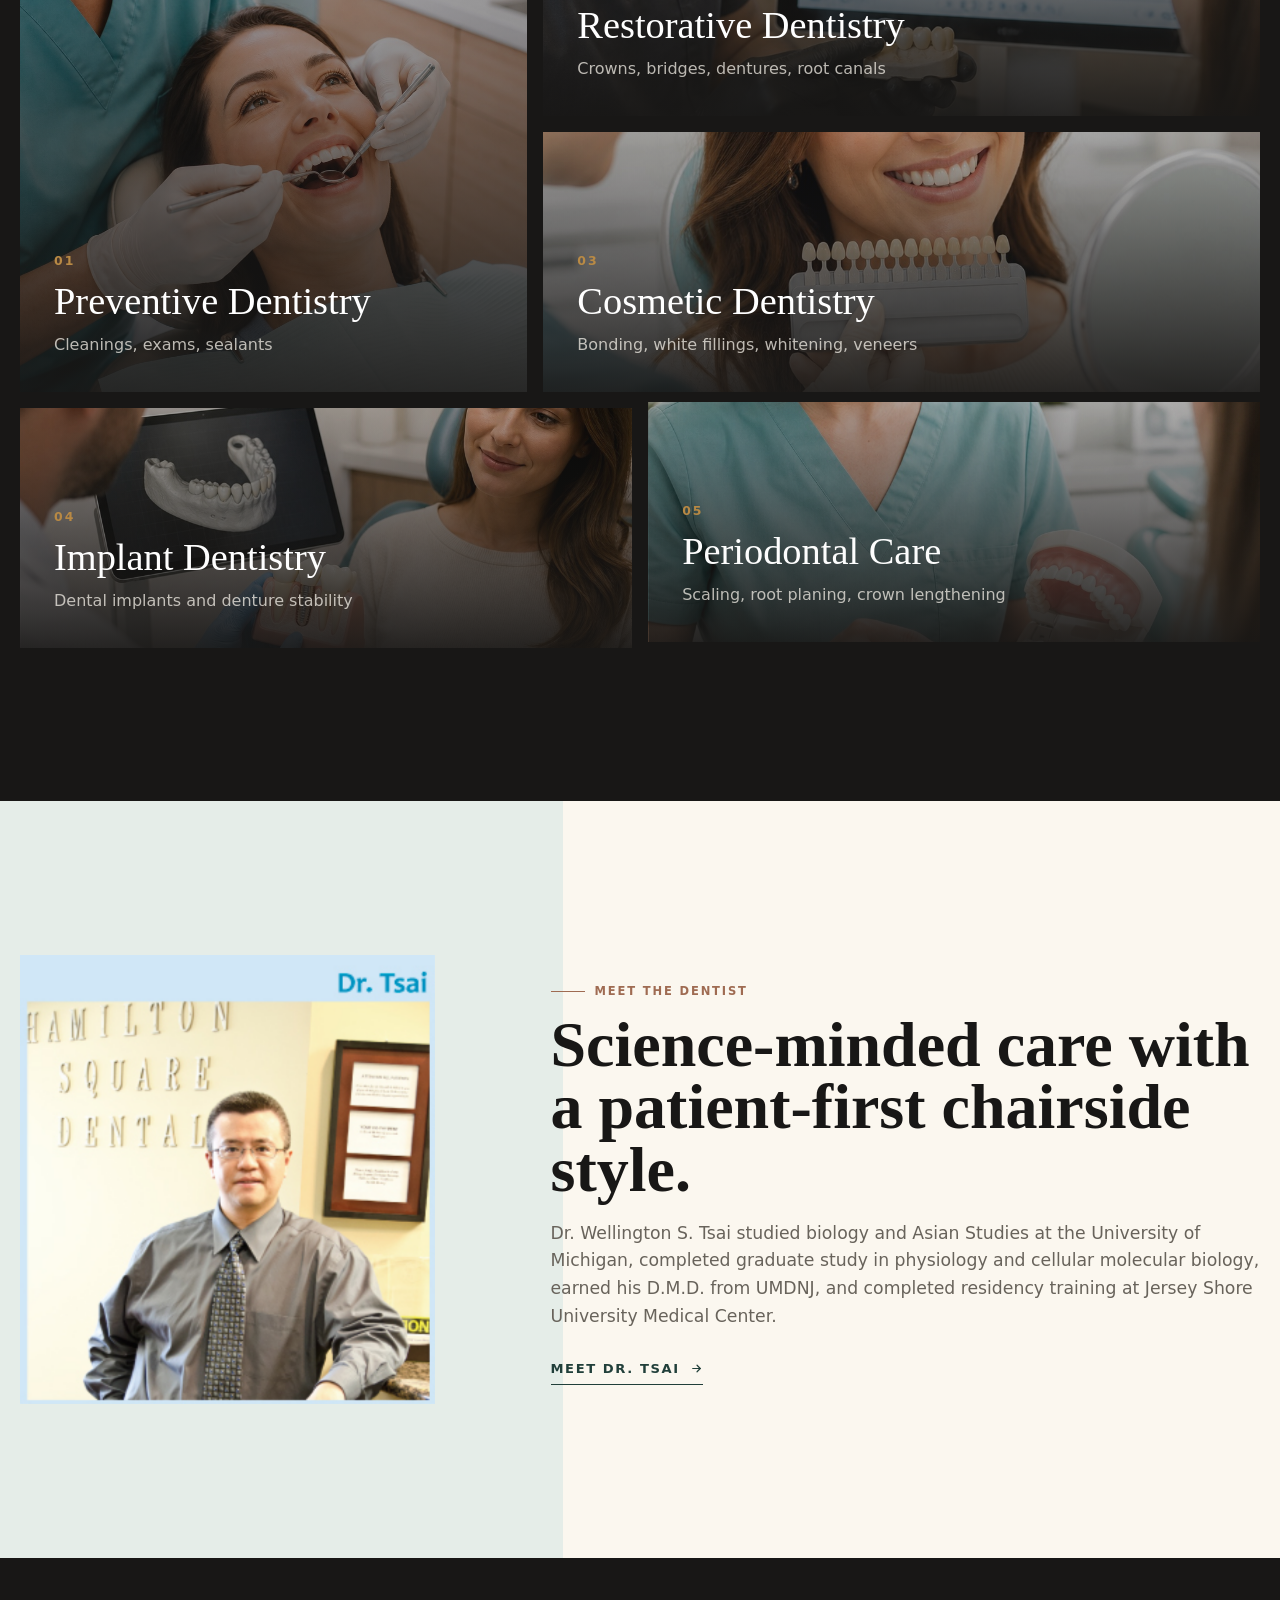
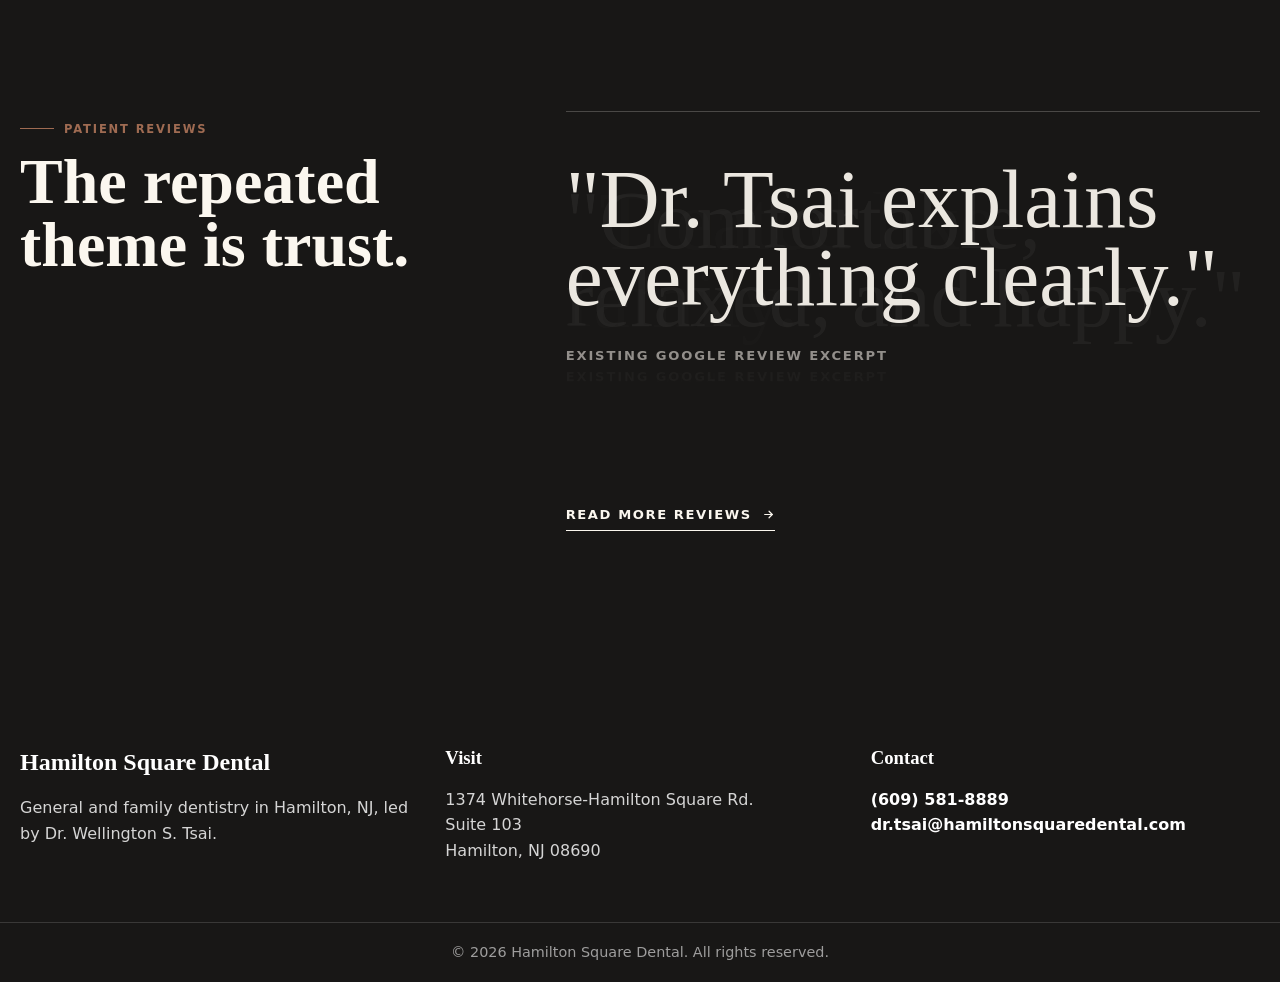
==== commit ec6d290a: "update - new images - fixed photo format" ====
--- a/index.html
+++ b/index.html
@@ -118,19 +118,34 @@
         <section class="home-services-showcase" data-service-preview>
           <div class="section__inner home-services-showcase__inner">
             <div class="home-services-showcase__intro">
-              <span class="eyebrow">Services Preview</span>
-              <h2 class="section-title">Care categories, without the card grid.</h2>
+              <div>
+                <span class="eyebrow">Services Preview</span>
+                <h2 class="section-title">Care categories at a glance.</h2>
+                <p class="section-copy">A cleaner view of the main care categories patients ask about most, with the full service directory one click away.</p>
+              </div>
               <a class="text-link" href="services.html">Explore All Services</a>
             </div>
-            <div class="home-service-visual">
-              <img src="assets/images/office_h7.jpg" alt="Dental care technology at Hamilton Square Dental" data-service-image>
-            </div>
             <div class="home-service-list">
-              <a class="home-service-line is-active" href="services.html" data-service-line data-service-src="assets/images/office_h7.jpg"><span>01</span><strong>Preventive Dentistry</strong><em>Cleanings, exams, sealants</em></a>
-              <a class="home-service-line" href="services.html" data-service-line data-service-src="assets/images/office_h12.jpg"><span>02</span><strong>Restorative Dentistry</strong><em>Crowns, bridges, dentures, root canals</em></a>
-              <a class="home-service-line" href="services.html" data-service-line data-service-src="assets/images/office_h3.jpg"><span>03</span><strong>Cosmetic Dentistry</strong><em>Bonding, white fillings, whitening, veneers</em></a>
-              <a class="home-service-line" href="services.html" data-service-line data-service-src="assets/images/office_h13.jpg"><span>04</span><strong>Implant Dentistry</strong><em>Dental implants and denture stability</em></a>
-              <a class="home-service-line" href="services.html" data-service-line data-service-src="assets/images/office_h6.jpg"><span>05</span><strong>Periodontal Care</strong><em>Scaling, root planing, crown lengthening</em></a>
+              <a class="home-service-line is-active" href="services.html" data-service-line>
+                <img src="assets/images/service-preview-preventive.jpg" alt="Routine dental cleaning and preventive exam">
+                <span>01</span><strong>Preventive Dentistry</strong><em>Cleanings, exams, sealants</em>
+              </a>
+              <a class="home-service-line" href="services.html" data-service-line>
+                <img src="assets/images/service-preview-restorative.jpg" alt="Restorative dentistry planning with a crown model">
+                <span>02</span><strong>Restorative Dentistry</strong><em>Crowns, bridges, dentures, root canals</em>
+              </a>
+              <a class="home-service-line" href="services.html" data-service-line>
+                <img src="assets/images/service-preview-cosmetic.jpg" alt="Cosmetic dentistry shade consultation">
+                <span>03</span><strong>Cosmetic Dentistry</strong><em>Bonding, white fillings, whitening, veneers</em>
+              </a>
+              <a class="home-service-line" href="services.html" data-service-line>
+                <img src="assets/images/service-preview-implant.jpg" alt="Dental implant planning consultation">
+                <span>04</span><strong>Implant Dentistry</strong><em>Dental implants and denture stability</em>
+              </a>
+              <a class="home-service-line" href="services.html" data-service-line>
+                <img src="assets/images/service-preview-periodontal.jpg" alt="Periodontal care and gum health education">
+                <span>05</span><strong>Periodontal Care</strong><em>Scaling, root planing, crown lengthening</em>
+              </a>
             </div>
           </div>
         </section>
--- a/assets/css/styles.css
+++ b/assets/css/styles.css
@@ -653,12 +653,19 @@
   gap: 12px;
 }
 
+.tech-gallery__tile {
+  aspect-ratio: 1;
+  overflow: hidden;
+  background: #ffffff;
+}
+
 .tech-gallery img {
   width: 100%;
-  aspect-ratio: 1;
+  height: 100%;
   border-radius: 8px;
   object-fit: cover;
   background: #ffffff;
+  display: block;
 }
 
 .reviews-grid {
@@ -1667,7 +1674,8 @@
 
 .before-after-card:last-child:nth-child(odd) {
   grid-column: 1 / -1;
-  max-width: 620px;
+  width: calc((100% - 18px) / 2);
+  max-width: none;
   justify-self: center;
 }
 
@@ -1705,6 +1713,8 @@
   width: 100%;
   height: 100%;
   object-fit: cover;
+  transform: scale(1.045);
+  transform-origin: center;
 }
 
 .before-after-slider__before {
@@ -1789,12 +1799,16 @@
 }
 
 .tech-gallery {
-  grid-template-columns: repeat(6, 1fr);
+  grid-template-columns: repeat(3, minmax(0, 1fr));
   align-items: stretch;
+  gap: 14px;
 }
 
 .tech-gallery img {
-  aspect-ratio: 3 / 4;
+  height: 100%;
+  object-fit: cover;
+  transform: scale(1.12);
+  transform-origin: center;
 }
 
 .intro-split--centered {
@@ -2306,56 +2320,100 @@
 
 .home-services-showcase__inner {
   display: grid;
-  grid-template-columns: minmax(330px, 0.72fr) minmax(260px, 0.56fr) minmax(390px, 0.98fr);
-  gap: clamp(30px, 5vw, 72px);
-  align-items: start;
+  gap: clamp(40px, 6vw, 76px);
 }
 
 .home-services-showcase__intro {
-  position: sticky;
-  top: 132px;
+  display: grid;
+  justify-items: center;
+  gap: 22px;
+  max-width: 860px;
+  margin: 0 auto;
+  text-align: center;
+}
+
+.home-services-showcase__intro .eyebrow {
+  justify-content: center;
 }
 
 .home-services-showcase__intro .section-title {
-  max-width: 360px;
-  font-size: clamp(2.45rem, 4vw, 4.35rem);
-  line-height: 0.96;
-}
-
-.home-service-visual {
-  position: sticky;
-  top: 132px;
-  height: min(68vh, 620px);
+  max-width: 720px;
+  margin-bottom: 0;
+  font-size: clamp(2.45rem, 4.4vw, 4.9rem);
+  line-height: 1;
+}
+
+.home-services-showcase__intro .section-copy {
+  max-width: 660px;
+  margin: 0;
+  color: rgba(251, 247, 239, 0.68);
+}
+
+.home-services-showcase__intro .text-link {
+  margin-top: 4px;
+}
+
+.home-service-list {
+  display: grid;
+  grid-template-columns: repeat(12, minmax(0, 1fr));
+  grid-auto-rows: minmax(210px, auto);
+  gap: 16px;
+}
+
+.home-service-line {
+  position: relative;
+  min-height: 240px;
+  display: grid;
+  align-content: end;
+  gap: 12px;
+  padding: clamp(22px, 3vw, 34px);
   overflow: hidden;
+  color: #ffffff;
   background: #2a2825;
-}
-
-.home-service-visual img {
+  isolation: isolate;
+  transition: transform 180ms ease;
+}
+
+.home-service-line:nth-child(1) {
+  grid-column: span 5;
+  grid-row: span 2;
+}
+
+.home-service-line:nth-child(2),
+.home-service-line:nth-child(3) {
+  grid-column: span 7;
+  min-height: 260px;
+}
+
+.home-service-line:nth-child(4),
+.home-service-line:nth-child(5) {
+  grid-column: span 6;
+}
+
+.home-service-line::after {
+  content: "";
+  position: absolute;
+  inset: 0;
+  z-index: -1;
+  background:
+    linear-gradient(180deg, rgba(24, 23, 22, 0.08) 0%, rgba(24, 23, 22, 0.46) 45%, rgba(24, 23, 22, 0.9) 100%);
+}
+
+.home-service-line img {
+  position: absolute;
+  inset: 0;
+  z-index: -2;
   width: 100%;
   height: 100%;
   object-fit: cover;
-  opacity: 0.88;
-  transform: scale(1.02);
-}
-
-.home-service-list {
-  border-top: 1px solid rgba(251, 247, 239, 0.22);
-}
-
-.home-service-line {
-  display: grid;
-  grid-template-columns: 52px 1fr;
-  gap: 20px;
-  padding: clamp(22px, 4vw, 40px) 0;
-  border-bottom: 1px solid rgba(251, 247, 239, 0.22);
-  color: inherit;
-  transition: color 180ms ease, padding-left 180ms ease;
+  opacity: 0.74;
+  transform: scale(1.04);
+  transition: transform 360ms ease, opacity 180ms ease;
 }
 
 .home-service-line:hover,
 .home-service-line.is-active {
-  color: #ffffff;
-  padding-left: 10px;
+  transform: translateY(-6px);
 }
 
 .home-service-line span {
@@ -2368,15 +2426,22 @@
 .home-service-line strong {
   display: block;
   font-family: Georgia, "Times New Roman", serif;
-  font-size: clamp(1.9rem, 3.7vw, 3.8rem);
+  max-width: 520px;
+  font-size: clamp(1.85rem, 3vw, 3.4rem);
   font-weight: 500;
   line-height: 0.96;
 }
 
 .home-service-line em {
-  grid-column: 2;
-  color: rgba(251, 247, 239, 0.58);
+  max-width: 360px;
+  color: rgba(251, 247, 239, 0.72);
   font-style: normal;
+}
+
+.home-service-line:hover img,
+.home-service-line.is-active img {
+  opacity: 0.86;
+  transform: scale(1.1);
 }
 
 .home-doctor-scene {
@@ -2484,17 +2549,31 @@
 
   .before-after-card:last-child:nth-child(odd) {
     grid-column: auto;
+    width: 100%;
     max-width: none;
   }
 
-  .home-services-showcase__intro,
-  .home-service-visual {
+  .home-services-showcase__intro {
+    grid-template-columns: 1fr;
     position: relative;
     top: auto;
   }
 
-  .home-service-visual {
-    height: 460px;
+  .home-service-list {
+    grid-template-columns: repeat(2, minmax(0, 1fr));
+  }
+
+  .home-service-line:nth-child(1),
+  .home-service-line:nth-child(2),
+  .home-service-line:nth-child(3),
+  .home-service-line:nth-child(4),
+  .home-service-line:nth-child(5) {
+    grid-column: auto;
+    grid-row: auto;
+  }
+
+  .home-service-line {
+    min-height: 330px;
   }
 
   .story-step {
@@ -2543,10 +2622,6 @@
     padding: 72px 0;
   }
 
-  .home-service-visual {
-    height: 320px;
-  }
-
   .story-step.is-active {
     transform: none;
   }
@@ -2565,7 +2640,11 @@
   }
 
   .home-service-line {
-    grid-template-columns: 42px 1fr;
+    min-height: 270px;
+  }
+
+  .home-service-list {
+    grid-template-columns: 1fr;
   }
 
   .review-spotlight {
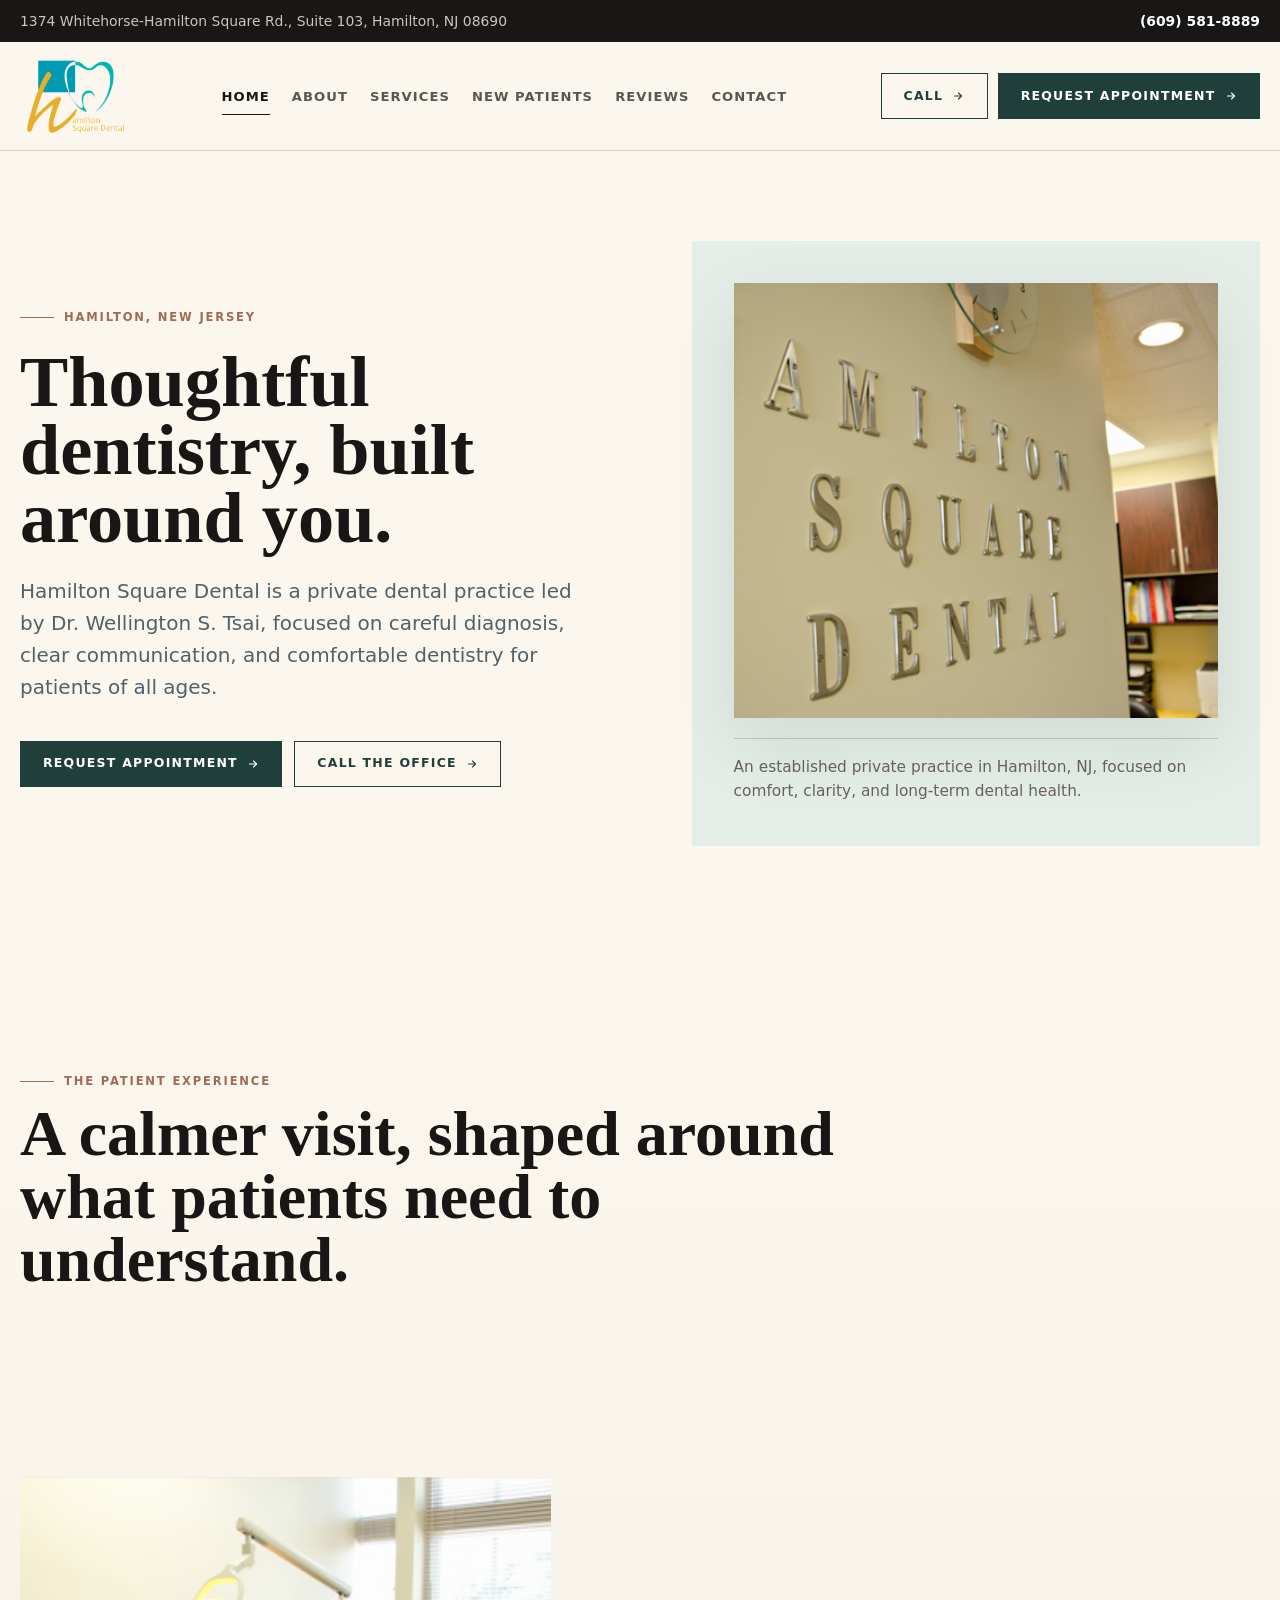
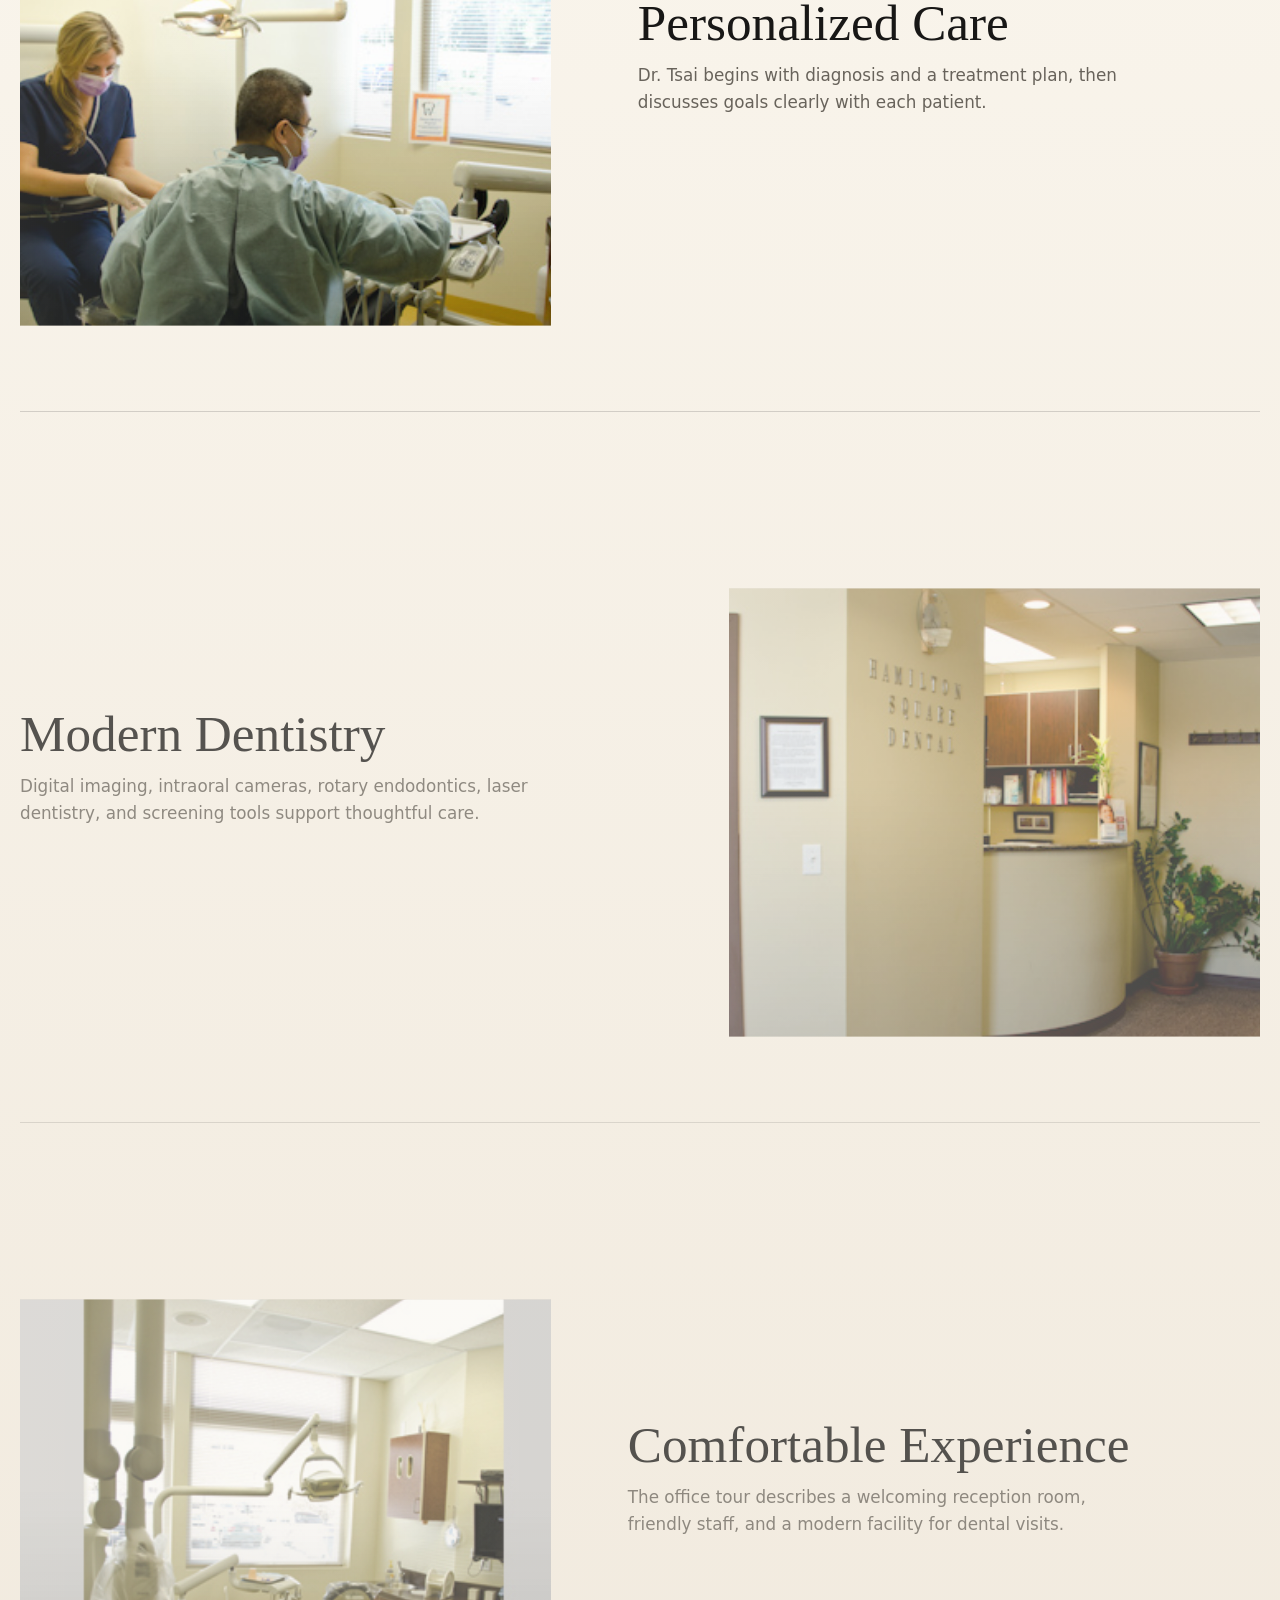
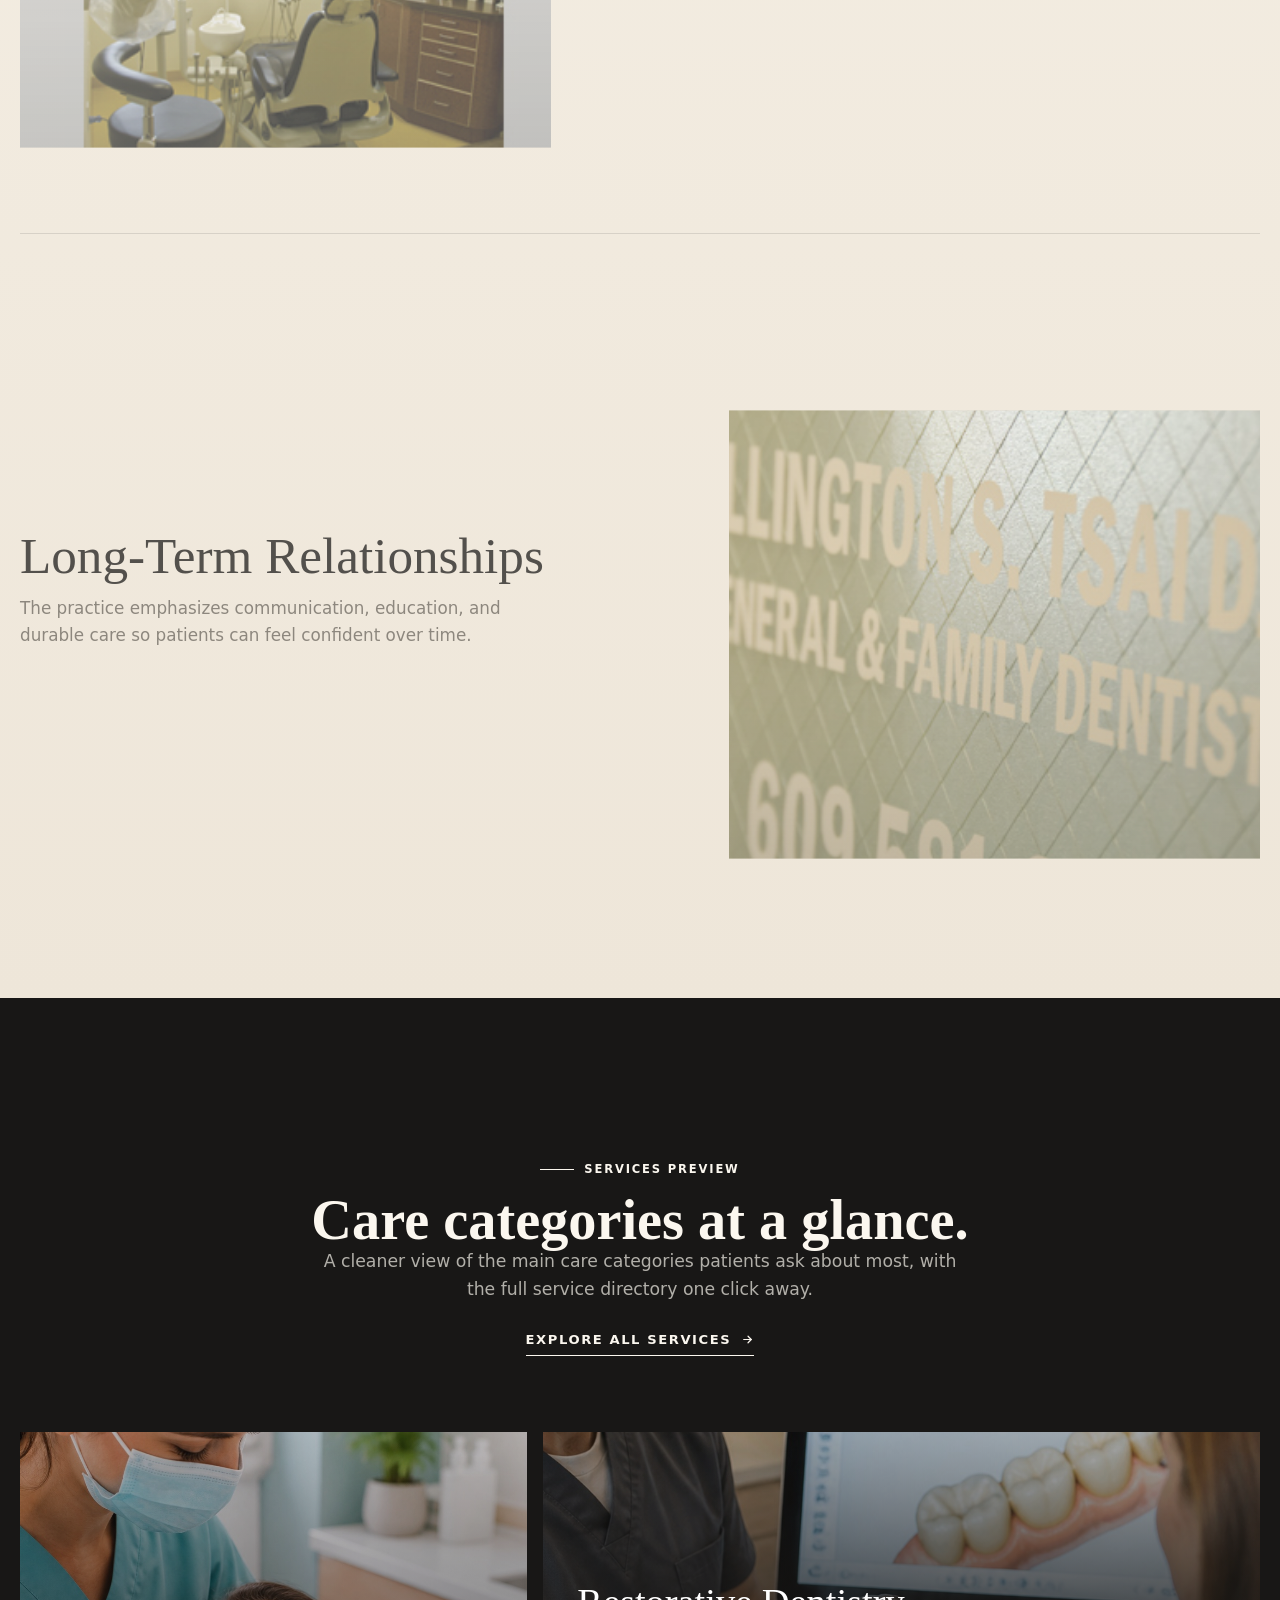
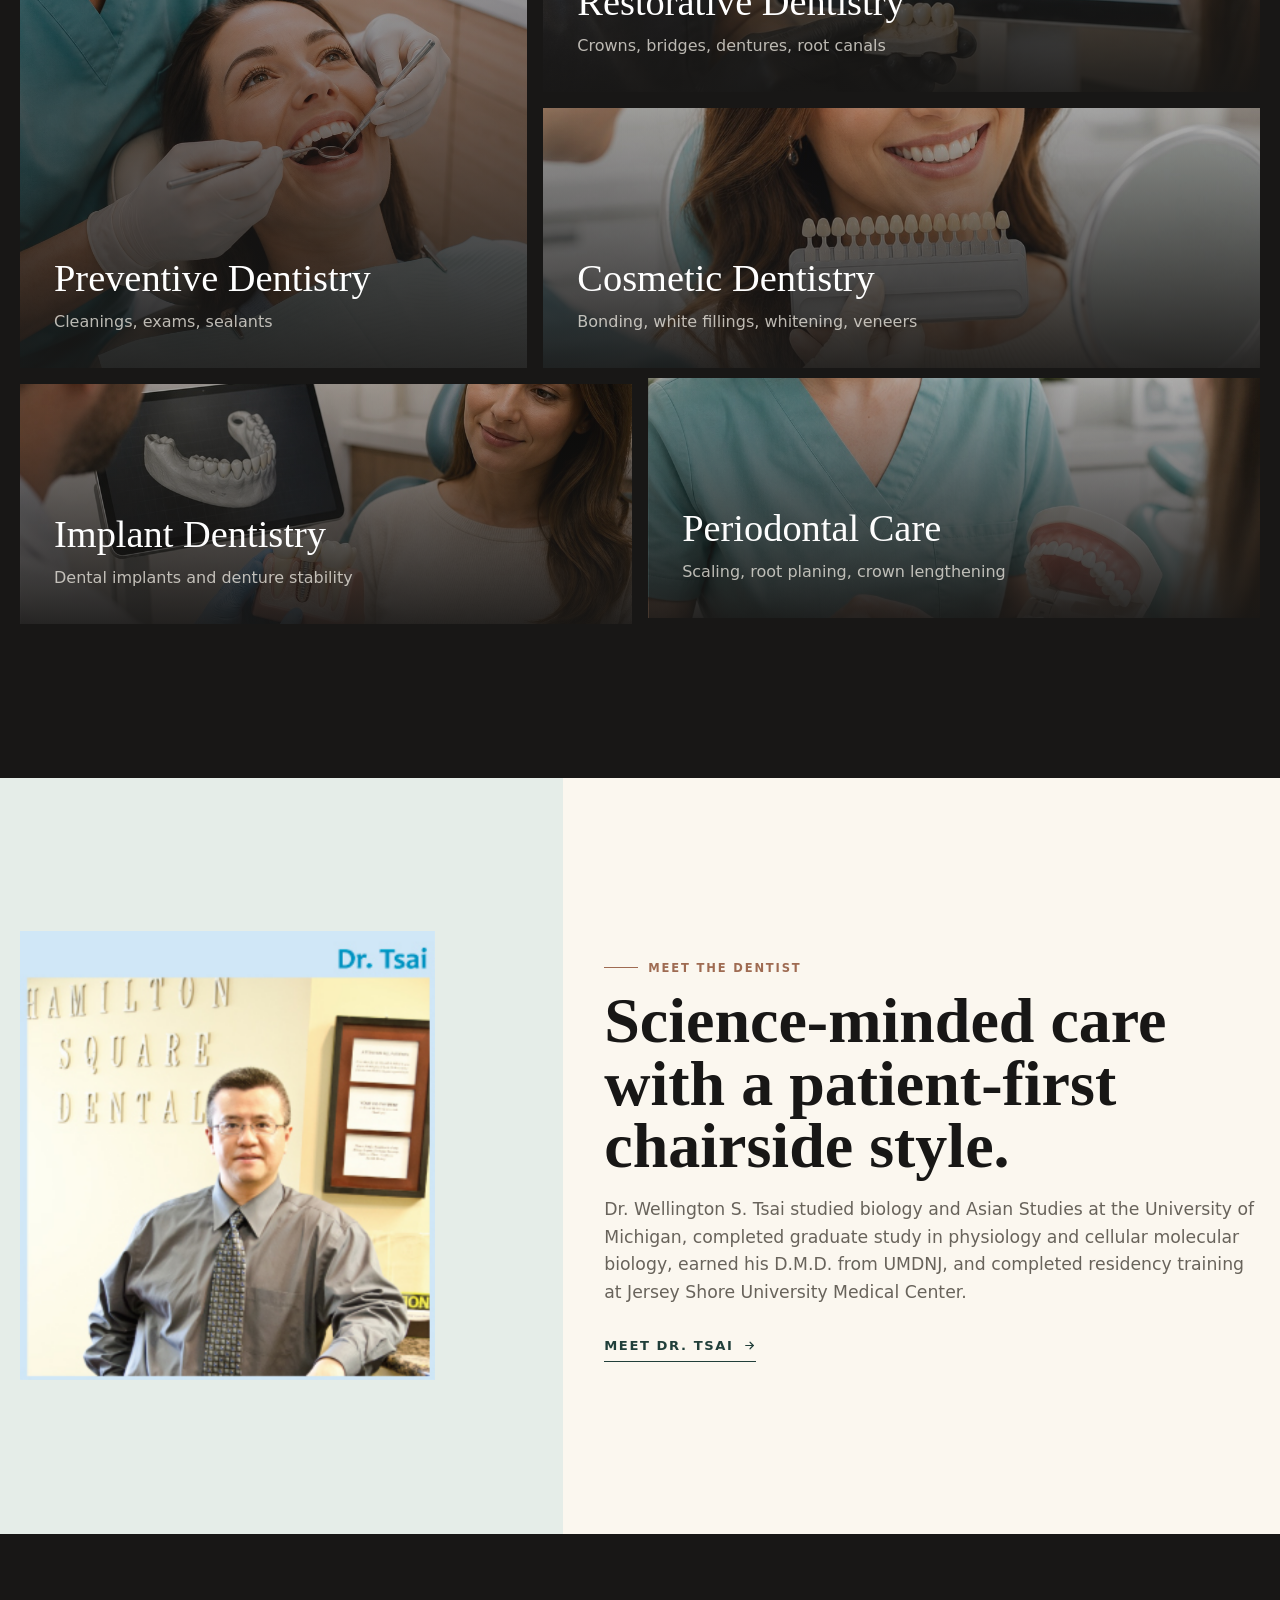
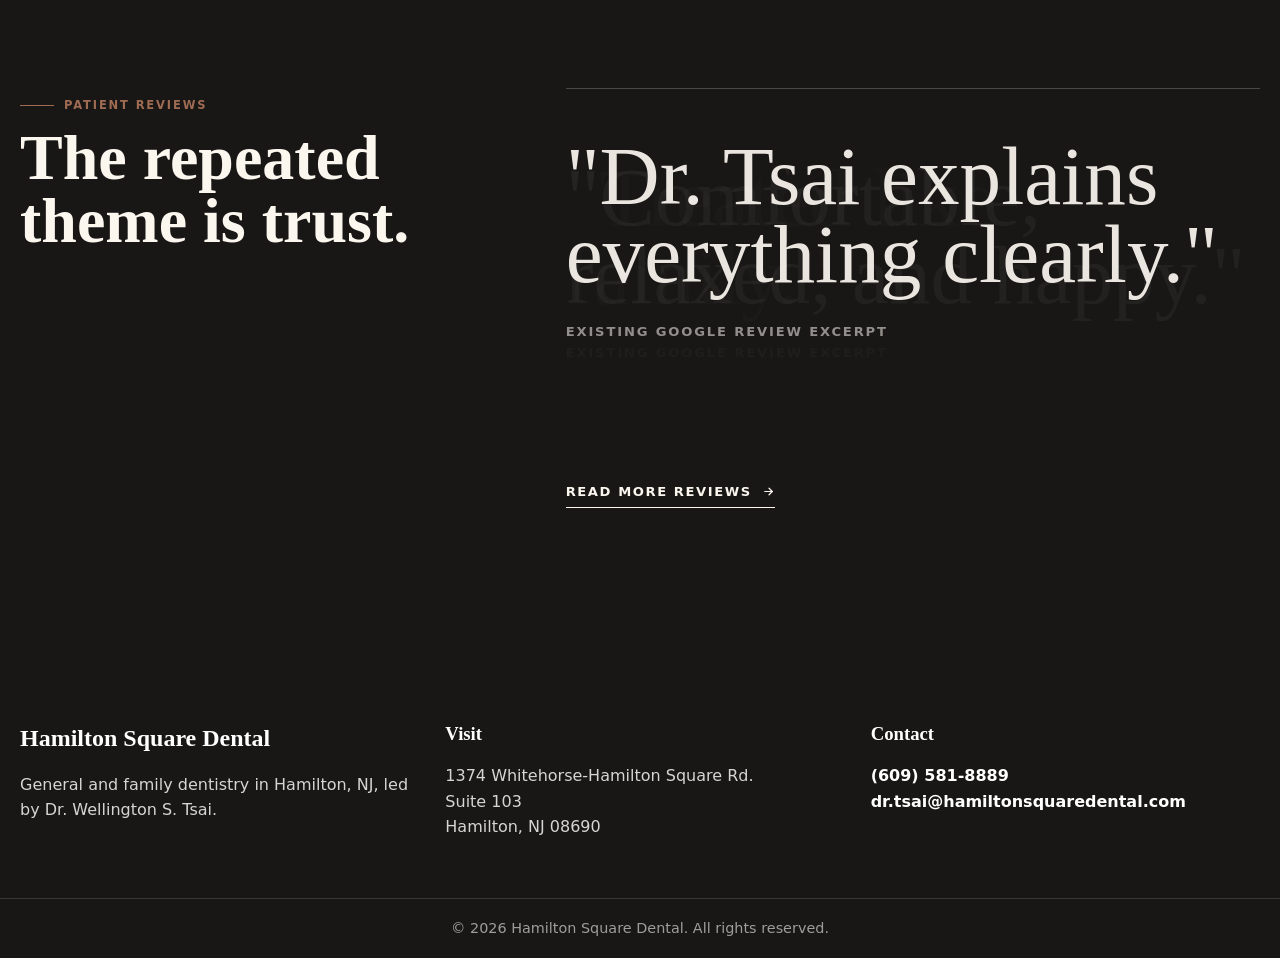
==== commit 58a84350: "update" ====
--- a/index.html
+++ b/index.html
@@ -56,14 +56,6 @@
           </div>
         </section>
 
-        <section class="home-facts" aria-label="Quick practice information">
-          <div class="home-facts__inner">
-            <span>1374 Whitehorse-Hamilton Square Rd., Suite 103</span>
-            <a href="tel:+16095818889">(609) 581-8889</a>
-            <a href="new-patients.html#forms">New patient forms</a>
-          </div>
-        </section>
-
         <section class="home-story" data-story>
           <div class="section__inner home-story__inner">
             <div class="home-story__content">
@@ -76,7 +68,6 @@
                   <img src="assets/images/office_h8.jpg" alt="Hamilton Square Dental treatment room">
                 </div>
                 <div class="story-step__copy">
-                  <span>01</span>
                   <h3>Personalized Care</h3>
                   <p>Dr. Tsai begins with diagnosis and a treatment plan, then discusses goals clearly with each patient.</p>
                 </div>
@@ -86,7 +77,6 @@
                   <img src="assets/images/office_h2.jpg" alt="Hamilton Square Dental reception area">
                 </div>
                 <div class="story-step__copy">
-                  <span>02</span>
                   <h3>Modern Dentistry</h3>
                   <p>Digital imaging, intraoral cameras, rotary endodontics, laser dentistry, and screening tools support thoughtful care.</p>
                 </div>
@@ -96,7 +86,6 @@
                   <img src="assets/images/office_h10.jpg" alt="Comfortable seating at Hamilton Square Dental">
                 </div>
                 <div class="story-step__copy">
-                  <span>03</span>
                   <h3>Comfortable Experience</h3>
                   <p>The office tour describes a welcoming reception room, friendly staff, and a modern facility for dental visits.</p>
                 </div>
@@ -106,7 +95,6 @@
                   <img src="assets/images/office_h5.jpg" alt="Hamilton Square Dental clinical workspace">
                 </div>
                 <div class="story-step__copy">
-                  <span>04</span>
                   <h3>Long-Term Relationships</h3>
                   <p>The practice emphasizes communication, education, and durable care so patients can feel confident over time.</p>
                 </div>
@@ -128,23 +116,23 @@
             <div class="home-service-list">
               <a class="home-service-line is-active" href="services.html" data-service-line>
                 <img src="assets/images/service-preview-preventive.jpg" alt="Routine dental cleaning and preventive exam">
-                <span>01</span><strong>Preventive Dentistry</strong><em>Cleanings, exams, sealants</em>
+                <strong>Preventive Dentistry</strong><em>Cleanings, exams, sealants</em>
               </a>
               <a class="home-service-line" href="services.html" data-service-line>
                 <img src="assets/images/service-preview-restorative.jpg" alt="Restorative dentistry planning with a crown model">
-                <span>02</span><strong>Restorative Dentistry</strong><em>Crowns, bridges, dentures, root canals</em>
+                <strong>Restorative Dentistry</strong><em>Crowns, bridges, dentures, root canals</em>
               </a>
               <a class="home-service-line" href="services.html" data-service-line>
                 <img src="assets/images/service-preview-cosmetic.jpg" alt="Cosmetic dentistry shade consultation">
-                <span>03</span><strong>Cosmetic Dentistry</strong><em>Bonding, white fillings, whitening, veneers</em>
+                <strong>Cosmetic Dentistry</strong><em>Bonding, white fillings, whitening, veneers</em>
               </a>
               <a class="home-service-line" href="services.html" data-service-line>
                 <img src="assets/images/service-preview-implant.jpg" alt="Dental implant planning consultation">
-                <span>04</span><strong>Implant Dentistry</strong><em>Dental implants and denture stability</em>
+                <strong>Implant Dentistry</strong><em>Dental implants and denture stability</em>
               </a>
               <a class="home-service-line" href="services.html" data-service-line>
                 <img src="assets/images/service-preview-periodontal.jpg" alt="Periodontal care and gum health education">
-                <span>05</span><strong>Periodontal Care</strong><em>Scaling, root planing, crown lengthening</em>
+                <strong>Periodontal Care</strong><em>Scaling, root planing, crown lengthening</em>
               </a>
             </div>
           </div>
--- a/assets/css/styles.css
+++ b/assets/css/styles.css
@@ -727,6 +727,47 @@
   grid-template-columns: repeat(3, 1fr);
   gap: 18px;
   margin-top: 34px;
+}
+
+.patient-form-callout {
+  display: flex;
+  align-items: center;
+  justify-content: space-between;
+  gap: 28px;
+  margin-top: 34px;
+  padding: clamp(24px, 4vw, 38px);
+  border: 1px solid rgba(23, 68, 62, 0.18);
+  border-radius: 8px;
+  color: #ffffff;
+  background:
+    linear-gradient(135deg, rgba(20, 67, 61, 0.96), rgba(31, 91, 82, 0.94)),
+    url("../images/office_h8.jpg") center / cover;
+  box-shadow: 0 20px 44px rgba(23, 68, 62, 0.18);
+}
+
+.patient-form-callout .eyebrow {
+  color: rgba(255, 255, 255, 0.78);
+}
+
+.patient-form-callout h3 {
+  max-width: 620px;
+  margin: 12px 0 10px;
+  font-family: Georgia, "Times New Roman", serif;
+  font-size: clamp(1.6rem, 3vw, 2.45rem);
+  line-height: 1;
+  letter-spacing: 0;
+}
+
+.patient-form-callout p {
+  max-width: 600px;
+  color: rgba(255, 255, 255, 0.78);
+}
+
+.patient-form-callout .button {
+  flex: 0 0 auto;
+  border-color: rgba(255, 255, 255, 0.28);
+  background: #ffffff;
+  color: var(--pine);
 }
 
 .visit-step {
@@ -1572,16 +1613,18 @@
 }
 
 .doctor-card__photo {
-  height: 390px;
+  height: auto;
+  aspect-ratio: 289 / 283;
   overflow: hidden;
-  background: #dfeae5;
+  background: #efe6d8;
 }
 
 .doctor-card__photo img {
+  width: 100%;
   height: 100%;
-  transform: scale(1.82);
-  transform-origin: 56% 50%;
-  object-position: 56% 50%;
+  transform: none;
+  object-fit: cover;
+  object-position: center;
 }
 
 .bio-list {
@@ -1601,17 +1644,10 @@
 
 .service-row {
   display: grid;
-  grid-template-columns: 84px minmax(260px, 0.75fr) minmax(260px, 1fr);
+  grid-template-columns: minmax(260px, 0.75fr) minmax(260px, 1fr);
   gap: clamp(22px, 5vw, 72px);
   padding: clamp(28px, 5vw, 54px) 0;
   border-bottom: 1px solid var(--line);
-}
-
-.service-row__num {
-  color: var(--clay);
-  font-size: 0.82rem;
-  font-weight: 900;
-  letter-spacing: 0.16em;
 }
 
 .service-row h3 {
@@ -1713,7 +1749,6 @@
   width: 100%;
   height: 100%;
   object-fit: cover;
-  transform: scale(1.045);
   transform-origin: center;
 }
 
@@ -1811,6 +1846,305 @@
   transform-origin: center;
 }
 
+body[data-page="services"] .services-hero {
+  padding: clamp(72px, 8vw, 118px) 0;
+  overflow: hidden;
+  text-align: left;
+  background:
+    linear-gradient(90deg, var(--paper) 0 58%, #e2ede9 58% 100%);
+}
+
+body[data-page="services"] .services-hero .section__inner {
+  max-width: var(--max);
+}
+
+.services-hero__inner {
+  display: grid;
+  grid-template-columns: minmax(0, 0.9fr) minmax(330px, 0.58fr);
+  gap: clamp(38px, 7vw, 92px);
+  align-items: center;
+}
+
+.services-hero__copy .section-title,
+.services-hero__copy .section-copy {
+  margin-left: 0;
+  margin-right: 0;
+}
+
+.services-hero__copy .section-title {
+  max-width: 860px;
+  font-size: clamp(3.4rem, 7vw, 7.8rem);
+  line-height: 0.91;
+}
+
+.services-hero__copy .section-copy {
+  max-width: 680px;
+}
+
+.services-hero__media {
+  position: relative;
+  min-height: clamp(430px, 52vw, 680px);
+  overflow: hidden;
+  background: #dfeae5;
+  box-shadow: var(--shadow);
+}
+
+.services-hero__media::after {
+  content: "";
+  position: absolute;
+  inset: 0;
+  background:
+    linear-gradient(180deg, rgba(24, 23, 22, 0) 46%, rgba(24, 23, 22, 0.42) 100%);
+  pointer-events: none;
+}
+
+.services-hero__media img {
+  width: 100%;
+  height: 100%;
+  object-fit: cover;
+  transform: scale(1.04);
+}
+
+.services-hero__note {
+  position: absolute;
+  left: 24px;
+  right: 24px;
+  bottom: 24px;
+  z-index: 1;
+  display: flex;
+  align-items: center;
+  justify-content: space-between;
+  gap: 18px;
+  padding-top: 16px;
+  border-top: 1px solid rgba(255, 255, 255, 0.45);
+  color: #ffffff;
+}
+
+.services-hero__note strong {
+  font-family: Georgia, "Times New Roman", serif;
+  font-size: clamp(1.6rem, 3vw, 2.5rem);
+  font-weight: 500;
+}
+
+body[data-page="services"] .before-after-showcase {
+  margin-top: clamp(82px, 10vw, 136px);
+}
+
+body[data-page="services"] .before-after-showcase__intro {
+  max-width: 1040px;
+  margin: 0 0 clamp(34px, 6vw, 72px);
+  text-align: left;
+}
+
+body[data-page="services"] .before-after-showcase__intro .eyebrow {
+  justify-content: flex-start;
+}
+
+body[data-page="services"] .before-after-showcase__intro .section-title,
+body[data-page="services"] .before-after-showcase__intro .section-copy {
+  margin-left: 0;
+  margin-right: 0;
+}
+
+body[data-page="services"] .before-after-showcase__intro .section-title {
+  max-width: 920px;
+}
+
+body[data-page="services"] .before-after-showcase__intro .section-copy {
+  max-width: 690px;
+}
+
+body[data-page="services"] .before-after-grid {
+  max-width: none;
+  display: grid;
+  grid-template-columns: 1fr;
+  gap: 0;
+}
+
+body[data-page="services"] .before-after-card,
+body[data-page="services"] .before-after-card:last-child:nth-child(odd) {
+  width: 100%;
+  max-width: none;
+  display: grid;
+  grid-template-columns: minmax(280px, 1fr) minmax(300px, 420px);
+  gap: clamp(24px, 5vw, 76px);
+  align-items: center;
+  padding: clamp(34px, 6vw, 72px) 0;
+  border: 0;
+  border-top: 1px solid var(--line);
+  background: transparent;
+}
+
+body[data-page="services"] .before-after-card:nth-child(even) {
+  grid-template-columns: minmax(300px, 420px) minmax(280px, 1fr);
+}
+
+body[data-page="services"] .before-after-card:nth-child(even) .before-after-card__copy {
+  order: 2;
+}
+
+body[data-page="services"] .before-after-card:nth-child(even) .before-after-slider {
+  order: 1;
+}
+
+body[data-page="services"] .before-after-card__copy {
+  padding: 0;
+  border-bottom: 0;
+  text-align: left;
+}
+
+body[data-page="services"] .before-after-card__copy h3 {
+  max-width: 430px;
+  font-size: clamp(2.3rem, 4.6vw, 5.4rem);
+  line-height: 0.92;
+  text-align: left;
+}
+
+body[data-page="services"] .before-after-card__copy p {
+  max-width: 420px;
+  margin-top: 18px;
+  color: var(--muted);
+  font-size: 1.02rem;
+}
+
+body[data-page="services"] .before-after-slider {
+  width: 100%;
+  box-shadow: 0 20px 50px rgba(24, 23, 22, 0.12);
+}
+
+.technology-story {
+  overflow: hidden;
+  color: #fbf7ef;
+  background: #181716;
+}
+
+.technology-story__inner {
+  display: grid;
+  grid-template-columns: minmax(300px, 0.7fr) minmax(0, 1fr);
+  gap: clamp(40px, 8vw, 108px);
+  align-items: start;
+}
+
+.technology-story__copy {
+  position: sticky;
+  top: 126px;
+}
+
+.technology-story .eyebrow,
+.technology-story .section-title {
+  color: #fbf7ef;
+}
+
+.technology-story .section-copy {
+  color: rgba(251, 247, 239, 0.68);
+}
+
+.technology-story .button--ghost {
+  color: #fbf7ef;
+}
+
+.technology-story__stage {
+  display: grid;
+  gap: 18px;
+}
+
+.technology-story__feature {
+  position: relative;
+  min-height: clamp(420px, 48vw, 650px);
+  margin: 0;
+  overflow: hidden;
+  background: #dfeae5;
+}
+
+.technology-story__feature::after {
+  content: "";
+  position: absolute;
+  inset: 0;
+  background: linear-gradient(180deg, rgba(24, 23, 22, 0.05) 0%, rgba(24, 23, 22, 0.18) 45%, rgba(24, 23, 22, 0.88) 100%);
+}
+
+.technology-story__feature img {
+  width: 100%;
+  height: 100%;
+  object-fit: cover;
+  transform: scale(1.08);
+  display: block;
+}
+
+.technology-story__feature figcaption {
+  position: absolute;
+  left: clamp(22px, 4vw, 42px);
+  right: clamp(22px, 4vw, 42px);
+  bottom: clamp(22px, 4vw, 42px);
+  z-index: 1;
+}
+
+.technology-story__feature span {
+  display: block;
+  margin-bottom: 12px;
+  color: #dfb86f;
+  font-size: 0.76rem;
+  font-weight: 900;
+  letter-spacing: 0.14em;
+  text-transform: uppercase;
+}
+
+.technology-story__feature strong {
+  display: block;
+  font-family: Georgia, "Times New Roman", serif;
+  font-size: clamp(2.4rem, 5vw, 5.2rem);
+  font-weight: 500;
+  line-height: 0.92;
+}
+
+.technology-story__feature p {
+  max-width: 620px;
+  margin-top: 16px;
+  color: rgba(251, 247, 239, 0.75);
+  font-size: 1.05rem;
+}
+
+.technology-story__chapters {
+  display: grid;
+  grid-template-columns: repeat(2, minmax(0, 1fr));
+  border-top: 1px solid rgba(251, 247, 239, 0.22);
+}
+
+.technology-story__chapter {
+  display: flex;
+  align-items: center;
+  min-height: 68px;
+  padding: 18px 4px;
+  border: 0;
+  border-bottom: 1px solid rgba(251, 247, 239, 0.22);
+  background: transparent;
+  color: rgba(251, 247, 239, 0.62);
+  font: inherit;
+  font-weight: 800;
+  text-align: left;
+  cursor: pointer;
+  transition: color 180ms ease, padding-left 180ms ease;
+}
+
+.technology-story__chapter:nth-child(odd) {
+  border-right: 1px solid rgba(251, 247, 239, 0.22);
+}
+
+.technology-story__chapter:nth-child(even) {
+  padding-left: 22px;
+}
+
+.technology-story__chapter:hover,
+.technology-story__chapter.is-active {
+  color: #ffffff;
+  padding-left: 14px;
+}
+
+.technology-story__chapter:nth-child(even):hover,
+.technology-story__chapter:nth-child(even).is-active {
+  padding-left: 32px;
+}
+
 .intro-split--centered {
   display: block;
   max-width: 940px;
@@ -1919,8 +2253,12 @@
   .intro-split,
   .review-exact-grid,
   .page-hero__grid,
+  .services-hero__inner,
   .doctor-card,
   .service-row,
+  body[data-page="services"] .before-after-card,
+  body[data-page="services"] .before-after-card:nth-child(even),
+  .technology-story__inner,
   .quote-row,
   .contact-layout {
     grid-template-columns: 1fr;
@@ -1950,6 +2288,24 @@
   .doctor-card__photo {
     width: min(360px, 100%);
   }
+
+  body[data-page="services"] .services-hero {
+    background: var(--paper);
+  }
+
+  .services-hero__media {
+    min-height: 420px;
+  }
+
+  body[data-page="services"] .before-after-card:nth-child(even) .before-after-card__copy,
+  body[data-page="services"] .before-after-card:nth-child(even) .before-after-slider {
+    order: initial;
+  }
+
+  .technology-story__copy {
+    position: relative;
+    top: auto;
+  }
 }
 
 @media (max-width: 760px) {
@@ -1981,8 +2337,47 @@
     min-height: 280px;
   }
 
+  .services-hero__media {
+    min-height: 340px;
+  }
+
+  body[data-page="services"] .services-hero__copy .section-title {
+    font-size: clamp(3rem, 15vw, 5.4rem);
+  }
+
+  body[data-page="services"] .before-after-card,
+  body[data-page="services"] .before-after-card:last-child:nth-child(odd) {
+    padding: 42px 0;
+  }
+
+  body[data-page="services"] .before-after-card__copy h3 {
+    font-size: clamp(2.2rem, 11vw, 3.8rem);
+  }
+
+  .technology-story__feature {
+    min-height: 380px;
+  }
+
+  .technology-story__chapters {
+    grid-template-columns: 1fr;
+  }
+
+  .technology-story__chapter,
+  .technology-story__chapter:nth-child(even) {
+    padding-left: 0;
+    border-right: 0;
+  }
+
+  .technology-story__chapter:hover,
+  .technology-story__chapter.is-active,
+  .technology-story__chapter:nth-child(even):hover,
+  .technology-story__chapter:nth-child(even).is-active {
+    padding-left: 10px;
+  }
+
   .doctor-card__photo {
-    height: 340px;
+    height: auto;
+    aspect-ratio: 289 / 283;
   }
 
   .review-exact-grid {
@@ -2008,75 +2403,52 @@
 
 /* Homepage cleanup */
 .hero {
-  padding: clamp(54px, 7vw, 92px) 0 clamp(54px, 7vw, 82px);
-  background:
-    linear-gradient(90deg, var(--paper) 0 70%, #e5ede8 70% 100%);
+  padding: clamp(64px, 7vw, 104px) 0;
+  background: var(--paper);
 }
 
 .hero__inner {
-  grid-template-columns: minmax(0, 0.95fr) minmax(360px, 0.82fr);
+  grid-template-columns: minmax(0, 0.9fr) minmax(390px, 0.86fr);
   align-items: center;
-  gap: clamp(42px, 8vw, 104px);
+  gap: clamp(34px, 6vw, 86px);
+}
+
+.hero__content {
+  max-width: 640px;
 }
 
 .hero h1 {
-  max-width: 690px;
-  font-size: clamp(3.45rem, 6.4vw, 6.25rem);
-  line-height: 0.92;
+  max-width: 620px;
+  font-size: clamp(3.25rem, 5.65vw, 5.75rem);
+  line-height: 0.94;
 }
 
 .hero__lead {
-  max-width: 590px;
+  max-width: 560px;
 }
 
 .hero__media--single {
   display: grid;
-  gap: 18px;
+  gap: 20px;
+  align-content: center;
+  padding: clamp(22px, 3.4vw, 42px);
+  background: #e5ede8;
 }
 
 .hero-photo {
   width: 100%;
-  height: clamp(360px, 38vw, 520px);
+  height: clamp(340px, 34vw, 490px);
   object-fit: cover;
   box-shadow: var(--shadow);
 }
 
 .hero-caption {
-  max-width: 440px;
-  margin-left: auto;
+  max-width: 500px;
+  margin-left: 0;
   padding-top: 16px;
-  border-top: 1px solid var(--line);
+  border-top: 1px solid rgba(24, 23, 22, 0.18);
   color: var(--muted);
   font-size: 0.96rem;
-}
-
-.home-facts {
-  border-top: 1px solid var(--line);
-  border-bottom: 1px solid var(--line);
-  background: rgba(251, 247, 239, 0.66);
-}
-
-.home-facts__inner {
-  width: min(var(--max), calc(100% - 40px));
-  min-height: 64px;
-  display: flex;
-  align-items: center;
-  justify-content: center;
-  gap: clamp(18px, 5vw, 72px);
-  margin: 0 auto;
-  color: var(--muted);
-  font-size: 0.86rem;
-  font-weight: 800;
-  letter-spacing: 0.06em;
-  text-transform: uppercase;
-}
-
-.home-facts__inner a {
-  color: var(--ink);
-}
-
-.home-facts__inner a:hover {
-  color: var(--pine);
 }
 
 .editorial-index {
@@ -2176,14 +2548,6 @@
     height: 300px;
   }
 
-  .home-facts__inner {
-    min-height: auto;
-    flex-direction: column;
-    align-items: flex-start;
-    gap: 8px;
-    padding: 18px 0;
-  }
-
   .index-row {
     grid-template-columns: 42px 1fr;
     gap: 16px;
@@ -2285,15 +2649,8 @@
   transform: translateX(-10px);
 }
 
-.story-step span {
-  color: var(--clay);
-  font-size: 0.8rem;
-  font-weight: 900;
-  letter-spacing: 0.16em;
-}
-
 .story-step h3 {
-  margin: 12px 0 14px;
+  margin: 0 0 14px;
   font-family: Georgia, "Times New Roman", serif;
   font-size: clamp(2.2rem, 4vw, 4.7rem);
   font-weight: 500;
@@ -2416,13 +2773,6 @@
   transform: translateY(-6px);
 }
 
-.home-service-line span {
-  color: #b98a45;
-  font-size: 0.78rem;
-  font-weight: 900;
-  letter-spacing: 0.16em;
-}
-
 .home-service-line strong {
   display: block;
   font-family: Georgia, "Times New Roman", serif;
@@ -2470,6 +2820,10 @@
 
 .home-doctor-scene__copy .section-title {
   max-width: 860px;
+}
+
+.home-doctor-scene__copy {
+  padding-left: clamp(32px, 4.2vw, 72px);
 }
 
 .home-doctor-scene__copy .section-copy {
@@ -2596,6 +2950,10 @@
   .home-doctor-scene {
     background: var(--paper);
   }
+
+  .home-doctor-scene__copy {
+    padding-left: 0;
+  }
 }
 
 @media (max-width: 760px) {
@@ -2647,6 +3005,15 @@
     grid-template-columns: 1fr;
   }
 
+  .patient-form-callout {
+    align-items: flex-start;
+    flex-direction: column;
+  }
+
+  .patient-form-callout .button {
+    width: 100%;
+  }
+
   .review-spotlight {
     min-height: 360px;
   }
